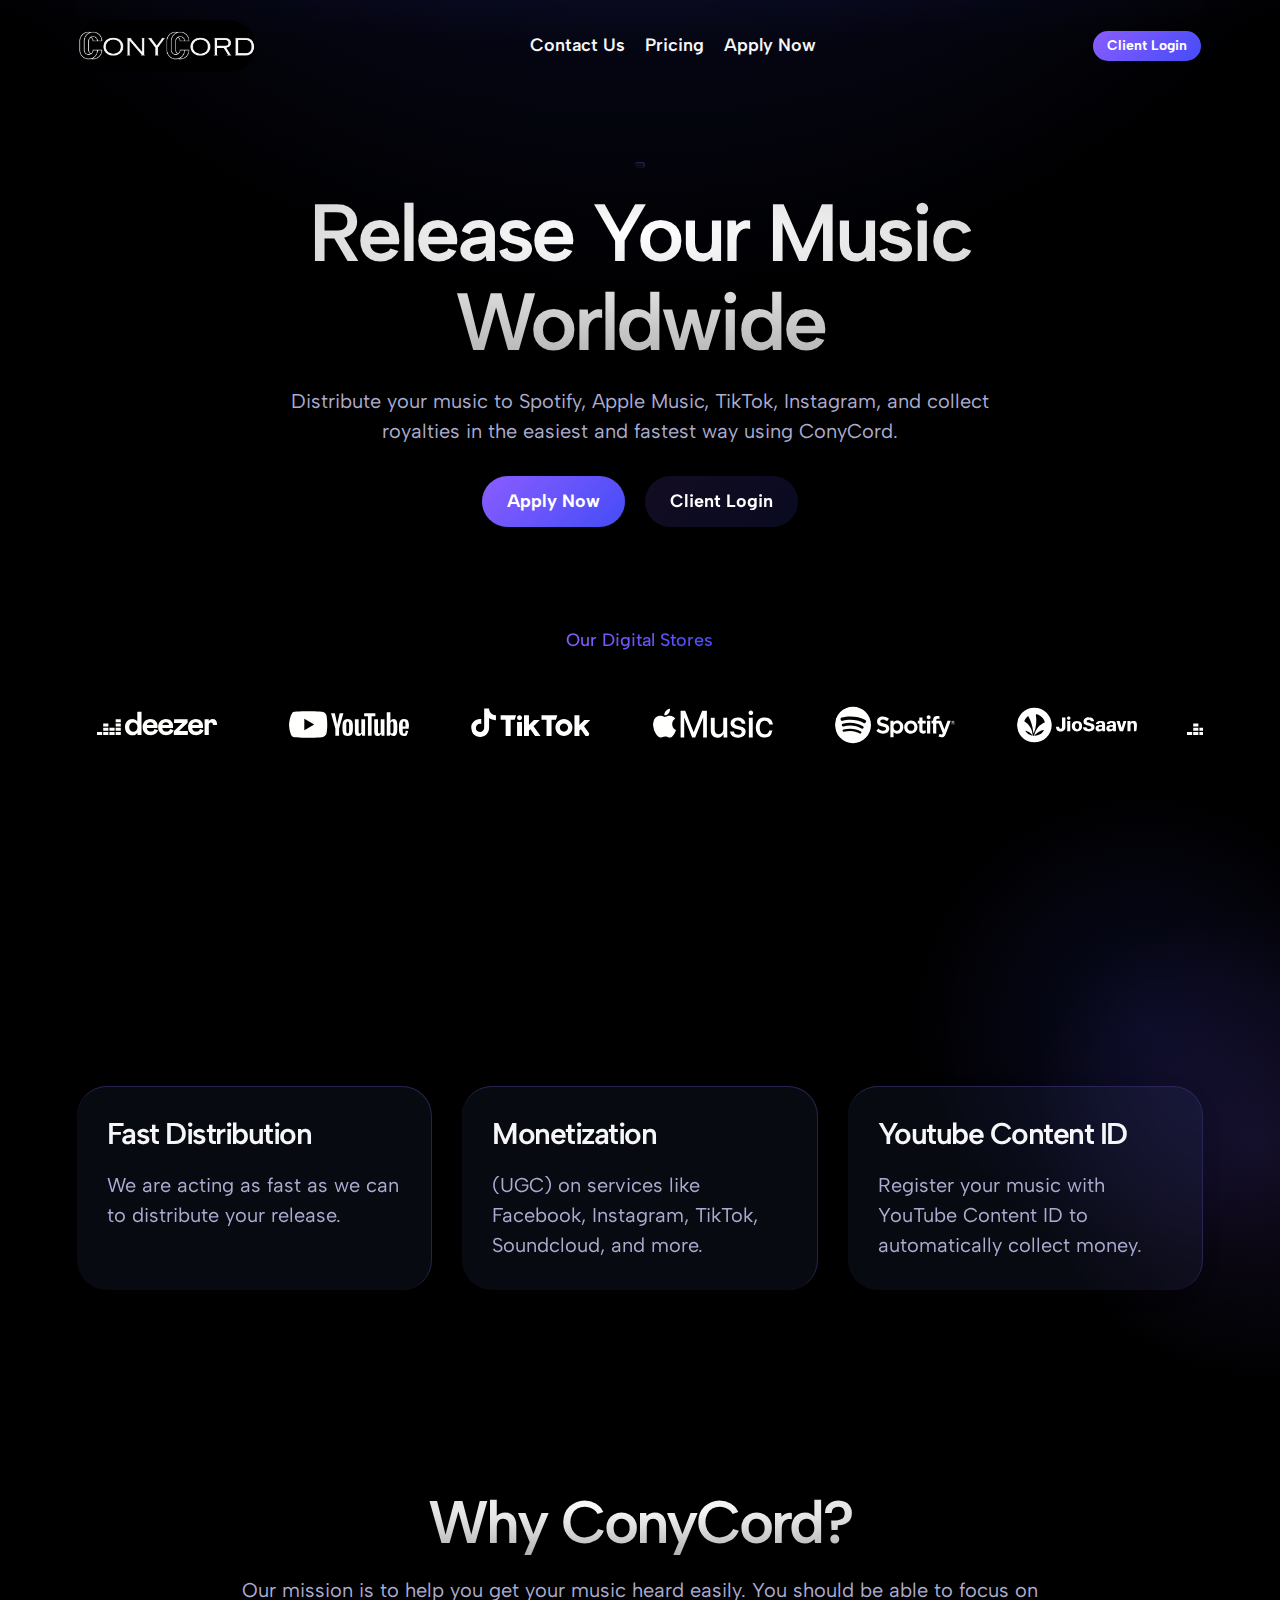
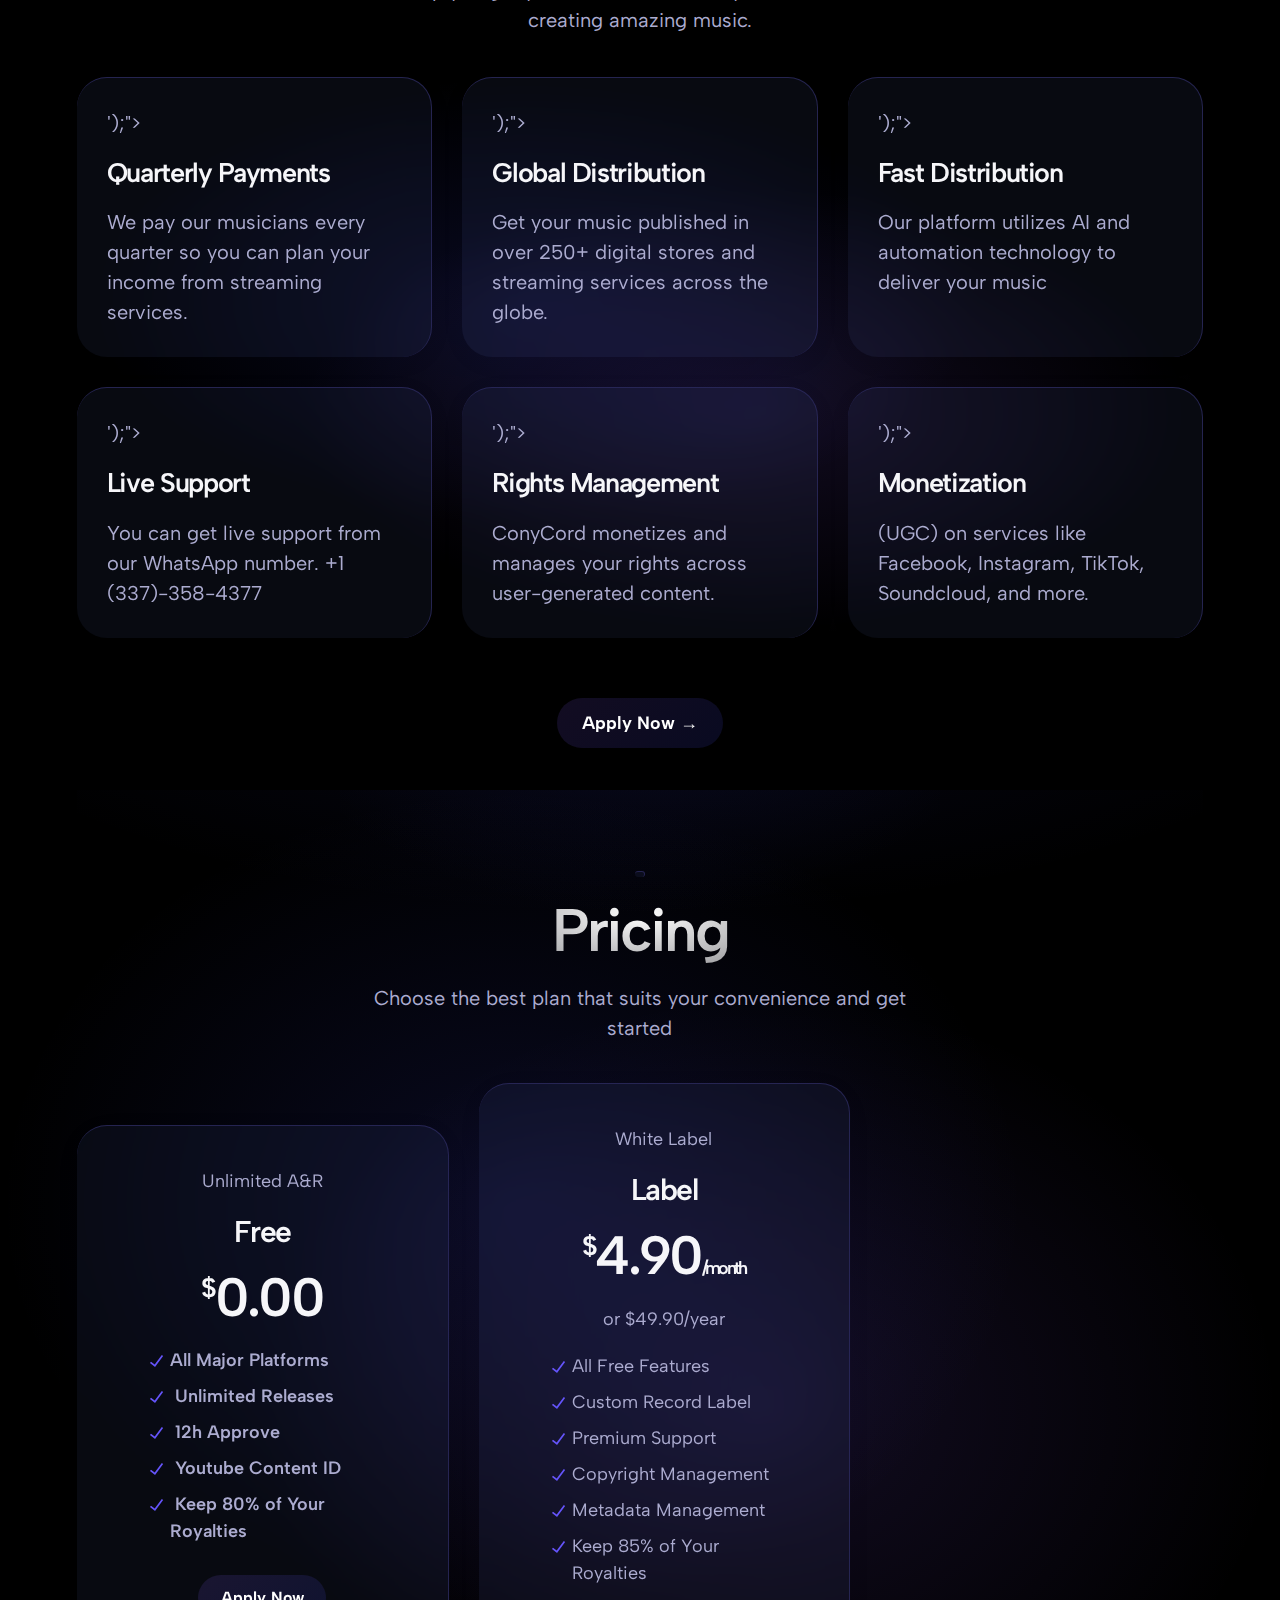
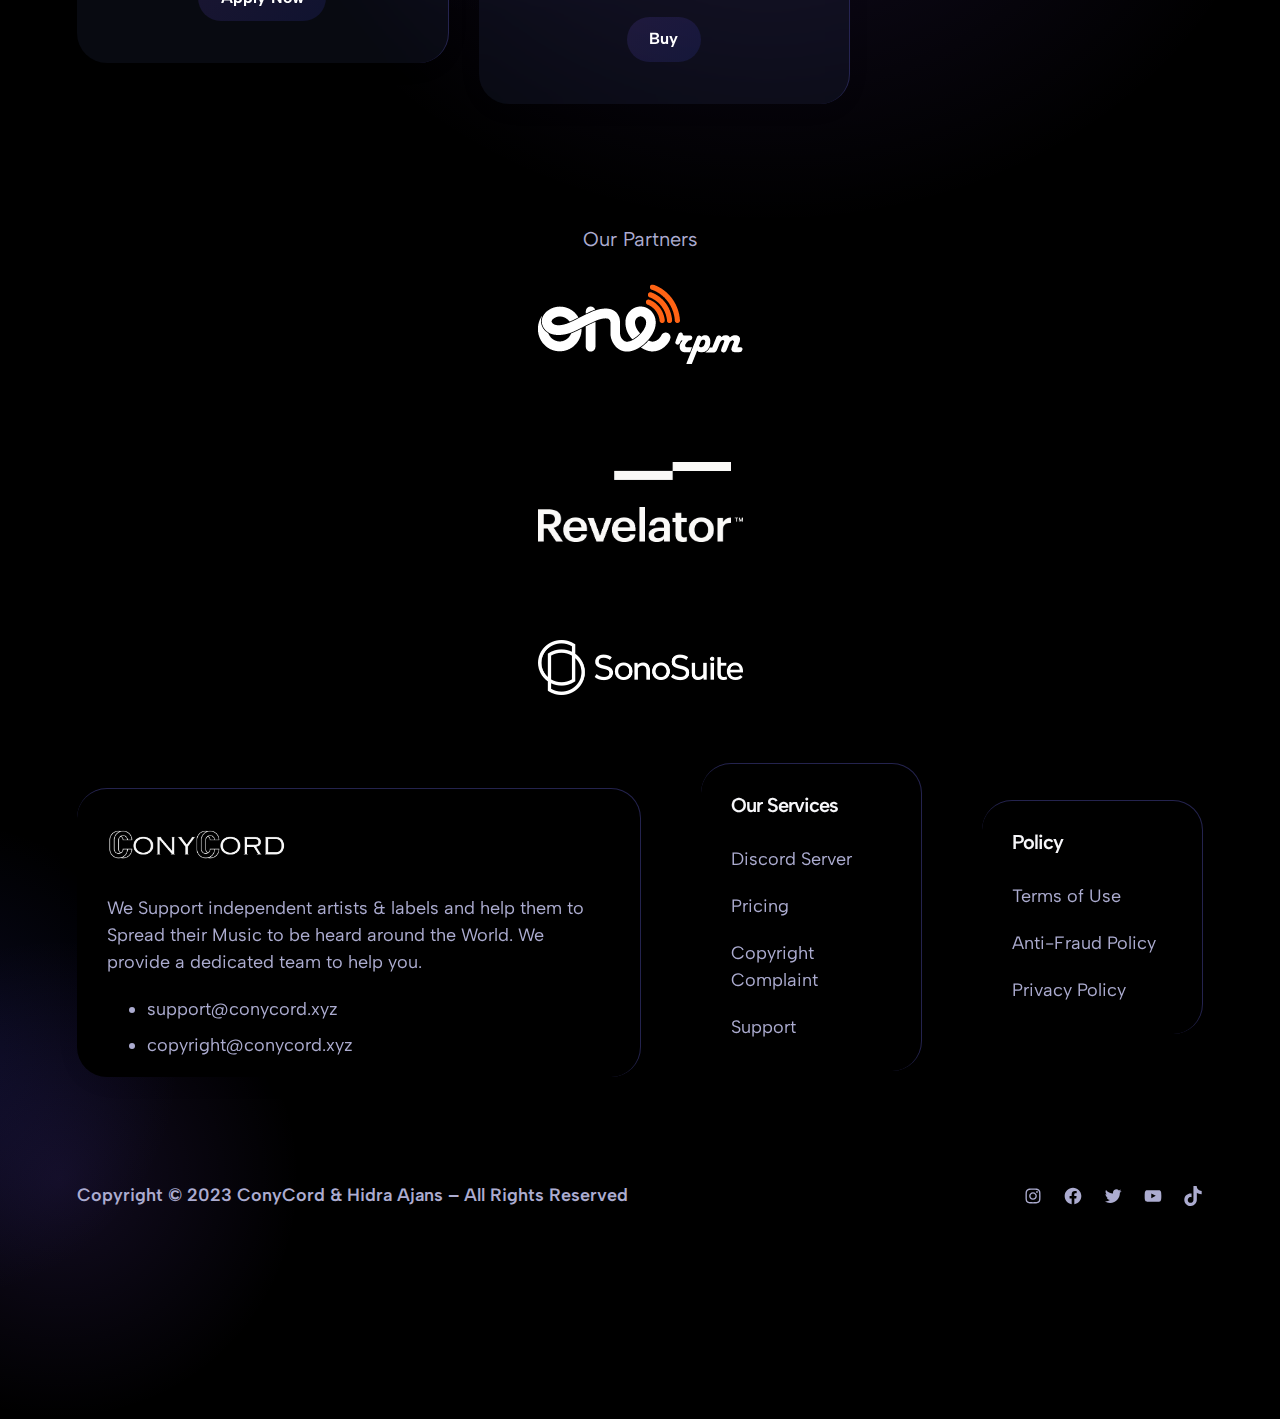
==== index.html @ 981a41f3 "Update index.html" ====
<!DOCTYPE html><html dir="ltr" lang="en-US" prefix="og: https://ogp.me/ns#"><head>
	
	<meta charset="UTF-8">
	<meta name="viewport" content="width=device-width, initial-scale=1">

	<!-- Yandex.RTB -->
<script>window.yaContextCb=window.yaContextCb||[]</script>
<script src="https://yandex.ru/ads/system/context.js" async></script>

		<!-- All in One SEO 4.4.9.2 - aioseo.com -->
		<title>ConyCord</title>
		<meta name="description" content="ConyCord Music Distribution">
		<meta name="robots" content="max-image-preview:large">
		<link rel="canonical" href="https://conycord.xyz/">
		<meta name="generator" content="All in One SEO (AIOSEO) 4.4.9.2">
		<meta property="og:locale" content="en_US">
		<meta property="og:site_name" content="ConyCord">
		<meta property="og:type" content="website">
		<meta property="og:title" content="ConyCord Independent Record Label & Music Distribution">
		<meta property="og:description" content="ConyCord Free Music Distribution">
		<meta property="og:url" content="https://conycord.xyz/">
		<meta property="og:image" content="images/new-distro-logo-dark.svg">
		<meta property="og:image:secure_url" content="images/new-distro-logo-dark.svg">
		<meta name="twitter:card" content="summary">
		<meta name="twitter:site" content="@conycord">
		<meta name="twitter:title" content="ConyCord">
		<meta name="twitter:description" content="ConyCord">
		<meta name="twitter:image" content="images/new-distro-logo-dark.svg">

		<!-- All in One SEO -->


<style>
img.wp-smiley,
img.emoji {
	display: inline !important;
	border: none !important;
	box-shadow: none !important;
	height: 1em !important;
	width: 1em !important;
	margin: 0 0.07em !important;
	vertical-align: -0.1em !important;
	background: none !important;
	padding: 0 !important;
}
::selection {
    background-color: yellow; /* Metin seçildiğinde arka plan rengi mavi olacak */
    color: black; /* Metin seçildiğinde yazı rengi beyaz olacak */
}

</style>
	<style id="wp-block-image-inline-css">
.wp-block-image img{box-sizing:border-box;height:auto;max-width:100%;vertical-align:bottom}.wp-block-image[style*=border-radius] img,.wp-block-image[style*=border-radius]>a{border-radius:inherit}.wp-block-image.has-custom-border img{box-sizing:border-box}.wp-block-image.aligncenter{text-align:center}.wp-block-image.alignfull img,.wp-block-image.alignwide img{height:auto;width:100%}.wp-block-image .aligncenter,.wp-block-image .alignleft,.wp-block-image .alignright,.wp-block-image.aligncenter,.wp-block-image.alignleft,.wp-block-image.alignright{display:table}.wp-block-image .aligncenter>figcaption,.wp-block-image .alignleft>figcaption,.wp-block-image .alignright>figcaption,.wp-block-image.aligncenter>figcaption,.wp-block-image.alignleft>figcaption,.wp-block-image.alignright>figcaption{caption-side:bottom;display:table-caption}.wp-block-image .alignleft{float:left;margin:.5em 1em .5em 0}.wp-block-image .alignright{float:right;margin:.5em 0 .5em 1em}.wp-block-image .aligncenter{margin-left:auto;margin-right:auto}.wp-block-image figcaption{margin-bottom:1em;margin-top:.5em}.wp-block-image .is-style-rounded img,.wp-block-image.is-style-circle-mask img,.wp-block-image.is-style-rounded img{border-radius:9999px}@supports ((-webkit-mask-image:none) or (mask-image:none)) or (-webkit-mask-image:none){.wp-block-image.is-style-circle-mask img{border-radius:0;-webkit-mask-image:url('data:image/svg+xml;utf8,<svg viewBox="0 0 100 100" xmlns="http://www.w3.org/2000/svg"><circle cx="50" cy="50" r="50"/></svg>');mask-image:url('data:image/svg+xml;utf8,<svg viewBox="0 0 100 100" xmlns="http://www.w3.org/2000/svg"><circle cx="50" cy="50" r="50"/></svg>');mask-mode:alpha;-webkit-mask-position:center;mask-position:center;-webkit-mask-repeat:no-repeat;mask-repeat:no-repeat;-webkit-mask-size:contain;mask-size:contain}}.wp-block-image :where(.has-border-color){border-style:solid}.wp-block-image :where([style*=border-top-color]){border-top-style:solid}.wp-block-image :where([style*=border-right-color]){border-right-style:solid}.wp-block-image :where([style*=border-bottom-color]){border-bottom-style:solid}.wp-block-image :where([style*=border-left-color]){border-left-style:solid}.wp-block-image :where([style*=border-width]){border-style:solid}.wp-block-image :where([style*=border-top-width]){border-top-style:solid}.wp-block-image :where([style*=border-right-width]){border-right-style:solid}.wp-block-image :where([style*=border-bottom-width]){border-bottom-style:solid}.wp-block-image :where([style*=border-left-width]){border-left-style:solid}.wp-block-image figure{margin:0}.wp-lightbox-container .img-container{position:relative}.wp-lightbox-container button{background:none;border:none;cursor:zoom-in;height:100%;position:absolute;width:100%;z-index:100}.wp-lightbox-container button:focus-visible{outline:5px auto #212121;outline:5px auto -webkit-focus-ring-color;outline-offset:5px}.wp-lightbox-overlay{height:100vh;left:0;overflow:hidden;position:fixed;top:0;visibility:hidden;width:100vw;z-index:100000}.wp-lightbox-overlay .close-button{cursor:pointer;padding:0;position:absolute;right:12.5px;top:12.5px;z-index:5000000}.wp-lightbox-overlay .wp-block-image{align-items:center;box-sizing:border-box;display:flex;flex-direction:column;height:100%;justify-content:center;position:absolute;width:100%;z-index:3000000}.wp-lightbox-overlay .wp-block-image figcaption{display:none}.wp-lightbox-overlay .wp-block-image img{max-height:100%;max-width:100%;width:auto}.wp-lightbox-overlay button{background:none;border:none}.wp-lightbox-overlay .scrim{background-color:#fff;height:100%;opacity:.9;position:absolute;width:100%;z-index:2000000}.wp-lightbox-overlay.fade.active{animation:turn-on-visibility .25s both;visibility:visible}.wp-lightbox-overlay.fade.active img{animation:turn-on-visibility .3s both}.wp-lightbox-overlay.fade.hideanimationenabled:not(.active){animation:turn-off-visibility .3s both}.wp-lightbox-overlay.fade.hideanimationenabled:not(.active) img{animation:turn-off-visibility .25s both}.wp-lightbox-overlay.zoom img{height:var(--lightbox-image-max-height);position:absolute;transform-origin:top left;width:var(--lightbox-image-max-width)}.wp-lightbox-overlay.zoom.active{opacity:1;visibility:visible}.wp-lightbox-overlay.zoom.active .wp-block-image img{animation:lightbox-zoom-in .4s forwards}@media (prefers-reduced-motion){.wp-lightbox-overlay.zoom.active .wp-block-image img{animation:turn-on-visibility .4s both}}.wp-lightbox-overlay.zoom.active .scrim{animation:turn-on-visibility .4s forwards}.wp-lightbox-overlay.zoom.hideanimationenabled:not(.active) .wp-block-image img{animation:lightbox-zoom-out .4s forwards}@media (prefers-reduced-motion){.wp-lightbox-overlay.zoom.hideanimationenabled:not(.active) .wp-block-image img{animation:turn-off-visibility .4s both}}.wp-lightbox-overlay.zoom.hideanimationenabled:not(.active) .scrim{animation:turn-off-visibility .4s forwards}html.has-lightbox-open{overflow:hidden}@keyframes turn-on-visibility{0%{opacity:0}to{opacity:1}}@keyframes turn-off-visibility{0%{opacity:1;visibility:visible}99%{opacity:0;visibility:visible}to{opacity:0;visibility:hidden}}@keyframes lightbox-zoom-in{0%{left:var(--lightbox-initial-left-position);top:var(--lightbox-initial-top-position);transform:scale(var(--lightbox-scale-width),var(--lightbox-scale-height))}to{left:var(--lightbox-target-left-position);top:var(--lightbox-target-top-position);transform:scale(1)}}@keyframes lightbox-zoom-out{0%{left:var(--lightbox-target-left-position);top:var(--lightbox-target-top-position);transform:scale(1);visibility:visible}99%{visibility:visible}to{left:var(--lightbox-initial-left-position);top:var(--lightbox-initial-top-position);transform:scale(var(--lightbox-scale-width),var(--lightbox-scale-height))}}
.wp-block-image{margin-top: 0;margin-right: 0;margin-bottom: 0;margin-left: 0;padding-top: 0;padding-right: 0;padding-bottom: 0;padding-left: 0;}.wp-block-image img, .wp-block-image .wp-block-image__crop-area, .wp-block-image .components-placeholder{border-radius: var(--wp--custom--border--radius, inherit);}
.wp-block-image{display:flex;flex-wrap:wrap}.wp-block-image:not(.is-placeholder){border:0 !important}.wp-block-image:not(.is-style-icon)>div{max-width:100% !important}.wp-block-image svg{max-width:100%}.wp-block-image:not(.is-placeholder) svg:not(.components-placeholder__illustration){height:auto}.wp-block-image a{display:inherit}figure.wp-block-image{text-align:center}figure.wp-block-image.aligncenter{display:block}figure.wp-block-image img{display:block;height:auto;max-width:100%;margin-left:auto;margin-right:auto}
</style>
<style id="wp-block-group-inline-css">
.wp-block-group{box-sizing:border-box}
.wp-block-group{margin-top: 0px;margin-bottom: 0px;}
.wp-block-column>.wp-block-group{max-width:100% !important}:where(.wp-block-group.has-background){padding:0}
</style>
<style id="wp-block-navigation-link-inline-css">
.wp-block-navigation .wp-block-navigation-item__label{overflow-wrap:break-word;word-break:normal}.wp-block-navigation .wp-block-navigation-item__description{display:none}
</style>
<link rel="stylesheet" id="wp-block-navigation-css" href="css/style.min.css" media="all">
<style id="wp-block-navigation-inline-css">
.wp-block-navigation-is-layout-flow > :first-child:first-child{margin-block-start: 0;}.wp-block-navigation-is-layout-flow > :last-child:last-child{margin-block-end: 0;}.wp-block-navigation-is-layout-flow > *{margin-block-start: 1em;margin-block-end: 0;}.wp-block-navigation-is-layout-constrained > :first-child:first-child{margin-block-start: 0;}.wp-block-navigation-is-layout-constrained > :last-child:last-child{margin-block-end: 0;}.wp-block-navigation-is-layout-constrained > *{margin-block-start: 1em;margin-block-end: 0;}.wp-block-navigation-is-layout-flex{gap: 1em;}.wp-block-navigation-is-layout-grid{gap: 1em;}
.wp-block-navigation a:where(:not(.wp-element-button)){color: inherit;}
.wp-block-navigation a{text-decoration:inherit}@media (max-width: 782px){.wp-block-navigation{font-size:1em}}.wp-block-navigation .wp-block-navigation-item:not(.has-background){background:transparent}.wp-block-navigation .wp-block-navigation-item__content{display:flex;padding:0}.wp-block-navigation .wp-block-navigation-item__content.wp-block-navigation-submenu__toggle{padding-left:0;padding-right:0}.wp-block-navigation .wp-block-pages-list__item{width:auto}.wp-block-navigation:not(.is-responsive){margin:auto}.wp-block-navigation__responsive-container-close,.wp-block-navigation__responsive-container-open{background:transparent !important;color:currentcolor !important}.wp-block-navigation__responsive-container-close svg,.wp-block-navigation__responsive-container-open svg{width:30px;height:30px}.wp-block-navigation__responsive-container.is-menu-open{padding:var(--wp--preset--spacing--md);min-height:100vh}.wp-block-navigation:not(.has-background) .wp-block-navigation__responsive-container.is-menu-open{background:var(--wp--custom--body--background, #fff);color:currentcolor}.has-modal-open .admin-bar .wp-block-navigation__responsive-dialog{margin-top:46px}.wp-block-navigation:not(.is-vertical) .wp-block-navigation-item{margin-bottom:0}@media (max-width: 782px){.wp-block-navigation:not(.is-vertical) .wp-block-navigation-item:not(.has-child){margin-bottom:var(--wp--style--block-gap, 1em)}}.wp-block-navigation.is-vertical .wp-block-navigation__submenu-icon{display:none}.wp-block-navigation.is-vertical .wp-block-navigation-item{padding:0;flex-wrap:wrap;margin-bottom:var(--wp--style--block-gap, 1em)}.wp-block-navigation.is-vertical .has-child{margin-bottom:0}.wp-block-navigation.is-vertical .has-child .wp-block-navigation__submenu-container{position:relative;height:auto;opacity:1;visibility:visible;width:100%;background-color:transparent !important;left:auto;top:auto;padding:0}.wp-block-navigation.is-vertical .has-child>.wp-block-pages-list__item__link{margin-bottom:var(--wp--style--block-gap, 1em)}.wp-block-navigation__responsive-container .wp-block-navigation-link a:hover,.wp-block-navigation__responsive-container .wp-block-navigation-link a:focus{color:var(--wp--preset--color--primary)}:where(.wp-block-navigation.has-background .wp-block-navigation-item a:not(.wp-element-button)),.wp-block-navigation ul.has-background{padding:0}@media (max-width: 782px){.wp-block-navigation .wp-block-navigation-item.has-child{padding-bottom:0}.wp-block-navigation__submenu-container{gap:var(--wp--custom--submenu--gap);padding:calc(var(--wp--style--block-gap, 1em) / 2) 0 0}.wp-block-navigation__responsive-container .wp-block-navigation__submenu-container{padding-left:0 !important;padding-right:0 !important}}@media (min-width: 600px){.wp-block-navigation__responsive-container-open:not(.always-shown){display:flex}.wp-block-navigation__responsive-container:not(.hidden-by-default):not(.is-menu-open) .wp-block-navigation__responsive-container-close{display:flex}.wp-block-navigation__responsive-container:not(.hidden-by-default):not(.is-menu-open){display:none;width:initial;position:initial;z-index:auto;background-color:inherit}}@media (min-width: 782px){ul.wp-block-navigation__container>li,ul.wp-block-page-list>li{padding:calc(var(--wp--style--block-gap, 1em) / 2) 0}.is-vertical ul li{padding:0}.wp-block-navigation__responsive-container-open:not(.always-shown){display:none !important}.wp-block-navigation__responsive-container:not(.hidden-by-default):not(.is-menu-open) .wp-block-navigation__responsive-container-close{display:none}.wp-block-navigation__responsive-container:not(.hidden-by-default):not(.is-menu-open){display:block;width:100%;position:relative;z-index:auto;background-color:inherit}.wp-block-navigation-item__label{white-space:nowrap !important}.wp-block-navigation__submenu-container .wp-block-navigation-item__label{white-space:pre-wrap !important}.wp-block-navigation__submenu-container::before{content:"";position:absolute;backdrop-filter:var(--wp--custom--surface--backdrop-filter, none);inset:0 !important;width:100% !important;background:var(--wp--custom--surface-overlay--background, transparent);opacity:1;border-radius:inherit;pointer-events:none}}.wp-block-navigation__submenu-container{border:none;border-radius:var(--wp--custom--submenu--border-radius, var(--wp--custom--border--radius));gap:var(--wp--custom--submenu--gap)}.wp-block-navigation__submenu-container .wp-block-navigation-item{padding:0.5em 1em}.wp-block-navigation__submenu-container .wp-block-navigation-item:first-of-type{padding-top:1em;border-top-left-radius:inherit;border-top-right-radius:inherit}.wp-block-navigation__submenu-container .wp-block-navigation-item:last-of-type{padding-bottom:1em;border-bottom-left-radius:inherit;border-bottom-right-radius:inherit}.wp-block-navigation__submenu-icon{background:transparent !important}.wp-block-navigation .wp-block-navigation-item__content.wp-block-navigation-submenu__toggle{padding-right:.75em}.wp-block-navigation-submenu__toggle{font-weight:inherit}.wp-block-navigation:not(.has-background) .wp-block-navigation__submenu-container{border:0;background:transparent;color:inherit}@media (max-width: 782px){.open-on-click{margin-bottom:var(--wp--style--block-gap, 1em) !important}.open-on-click .wp-block-navigation-submenu__toggle .wp-block-navigation__submenu-icon{display:flex !important;width:2em}.open-on-click .wp-block-navigation-submenu__toggle ~ .wp-block-navigation__submenu-container{display:none !important}.open-on-click .wp-block-navigation-submenu__toggle[aria-expanded="true"] ~ .wp-block-navigation__submenu-container{display:flex !important}}
</style>
<style id="wp-block-button-inline-css">
.wp-block-button__link{box-sizing:border-box;cursor:pointer;display:inline-block;text-align:center;word-break:break-word}.wp-block-button__link.aligncenter{text-align:center}.wp-block-button__link.alignright{text-align:right}:where(.wp-block-button__link){border-radius:9999px;box-shadow:none;padding:calc(.667em + 2px) calc(1.333em + 2px);text-decoration:none}.wp-block-button[style*=text-decoration] .wp-block-button__link{text-decoration:inherit}.wp-block-buttons>.wp-block-button.has-custom-width{max-width:none}.wp-block-buttons>.wp-block-button.has-custom-width .wp-block-button__link{width:100%}.wp-block-buttons>.wp-block-button.has-custom-font-size .wp-block-button__link{font-size:inherit}.wp-block-buttons>.wp-block-button.wp-block-button__width-25{width:calc(25% - var(--wp--style--block-gap, .5em)*.75)}.wp-block-buttons>.wp-block-button.wp-block-button__width-50{width:calc(50% - var(--wp--style--block-gap, .5em)*.5)}.wp-block-buttons>.wp-block-button.wp-block-button__width-75{width:calc(75% - var(--wp--style--block-gap, .5em)*.25)}.wp-block-buttons>.wp-block-button.wp-block-button__width-100{flex-basis:100%;width:100%}.wp-block-buttons.is-vertical>.wp-block-button.wp-block-button__width-25{width:25%}.wp-block-buttons.is-vertical>.wp-block-button.wp-block-button__width-50{width:50%}.wp-block-buttons.is-vertical>.wp-block-button.wp-block-button__width-75{width:75%}.wp-block-button.is-style-squared,.wp-block-button__link.wp-block-button.is-style-squared{border-radius:0}.wp-block-button.no-border-radius,.wp-block-button__link.no-border-radius{border-radius:0!important}.wp-block-button .wp-block-button__link.is-style-outline,.wp-block-button.is-style-outline>.wp-block-button__link{border:2px solid;padding:.667em 1.333em}.wp-block-button .wp-block-button__link.is-style-outline:not(.has-text-color),.wp-block-button.is-style-outline>.wp-block-button__link:not(.has-text-color){color:currentColor}.wp-block-button .wp-block-button__link.is-style-outline:not(.has-background),.wp-block-button.is-style-outline>.wp-block-button__link:not(.has-background){background-color:transparent;background-image:none}.wp-block-button .wp-block-button__link:where(.has-border-color){border-width:initial}.wp-block-button .wp-block-button__link:where([style*=border-top-color]){border-top-width:medium}.wp-block-button .wp-block-button__link:where([style*=border-right-color]){border-right-width:medium}.wp-block-button .wp-block-button__link:where([style*=border-bottom-color]){border-bottom-width:medium}.wp-block-button .wp-block-button__link:where([style*=border-left-color]){border-left-width:medium}.wp-block-button .wp-block-button__link:where([style*=border-style]){border-width:initial}.wp-block-button .wp-block-button__link:where([style*=border-top-style]){border-top-width:medium}.wp-block-button .wp-block-button__link:where([style*=border-right-style]){border-right-width:medium}.wp-block-button .wp-block-button__link:where([style*=border-bottom-style]){border-bottom-width:medium}.wp-block-button .wp-block-button__link:where([style*=border-left-style]){border-left-width:medium}
.wp-block-button{transition:var(--wp--custom--transition);line-height:1;border-style:none}.wp-block-button:active,.wp-block-button:hover,.wp-block-button:focus{opacity:var(--wp--custom--button--hover-opacity, 0.82)}.wp-block-button__link{display:inline-flex}
</style>
<style id="wp-block-buttons-inline-css">
.wp-block-buttons.is-vertical{flex-direction:column}.wp-block-buttons.is-vertical>.wp-block-button:last-child{margin-bottom:0}.wp-block-buttons>.wp-block-button{display:inline-block;margin:0}.wp-block-buttons.is-content-justification-left{justify-content:flex-start}.wp-block-buttons.is-content-justification-left.is-vertical{align-items:flex-start}.wp-block-buttons.is-content-justification-center{justify-content:center}.wp-block-buttons.is-content-justification-center.is-vertical{align-items:center}.wp-block-buttons.is-content-justification-right{justify-content:flex-end}.wp-block-buttons.is-content-justification-right.is-vertical{align-items:flex-end}.wp-block-buttons.is-content-justification-space-between{justify-content:space-between}.wp-block-buttons.aligncenter{text-align:center}.wp-block-buttons:not(.is-content-justification-space-between,.is-content-justification-right,.is-content-justification-left,.is-content-justification-center) .wp-block-button.aligncenter{margin-left:auto;margin-right:auto;width:100%}.wp-block-buttons[style*=text-decoration] .wp-block-button,.wp-block-buttons[style*=text-decoration] .wp-block-button__link{text-decoration:inherit}.wp-block-buttons.has-custom-font-size .wp-block-button__link{font-size:inherit}.wp-block-button.aligncenter{text-align:center}
.wp-block-buttons-is-layout-flow > :first-child:first-child{margin-block-start: 0;}.wp-block-buttons-is-layout-flow > :last-child:last-child{margin-block-end: 0;}.wp-block-buttons-is-layout-flow > *{margin-block-start: var(--wp--preset--spacing--xs);margin-block-end: 0;}.wp-block-buttons-is-layout-constrained > :first-child:first-child{margin-block-start: 0;}.wp-block-buttons-is-layout-constrained > :last-child:last-child{margin-block-end: 0;}.wp-block-buttons-is-layout-constrained > *{margin-block-start: var(--wp--preset--spacing--xs);margin-block-end: 0;}.wp-block-buttons-is-layout-flex{gap: var(--wp--preset--spacing--xs);}.wp-block-buttons-is-layout-grid{gap: var(--wp--preset--spacing--xs);}
</style>
<style id="wp-block-template-part-inline-css">
.wp-block-template-part{margin-top: 0;margin-right: 0;margin-bottom: 0;margin-left: 0;}
.wp-block-template-part{width:100%}header.wp-block-template-part{z-index:3}footer.wp-block-template-part{display:flex;flex-wrap:wrap;align-items:flex-end;justify-content:center}footer.wp-block-template-part>*{width:100%}@media (min-width: 600px){.wp-block-post-template.is-flex-container.is-flex-container.columns-2>li{width:calc(50% - (var(--wp--custom--spacing--gap) * 0.5))}}
</style>
<style id="wp-block-paragraph-inline-css">
.is-small-text{font-size:.875em}.is-regular-text{font-size:1em}.is-large-text{font-size:2.25em}.is-larger-text{font-size:3em}.has-drop-cap:not(:focus):first-letter{float:left;font-size:8.4em;font-style:normal;font-weight:100;line-height:.68;margin:.05em .1em 0 0;text-transform:uppercase}body.rtl .has-drop-cap:not(:focus):first-letter{float:none;margin-left:.1em}p.has-drop-cap.has-background{overflow:hidden}p.has-background{padding:1.25em 2.375em}:where(p.has-text-color:not(.has-link-color)) a{color:inherit}
</style>
<style id="wp-block-heading-inline-css">
h1.has-background,h2.has-background,h3.has-background,h4.has-background,h5.has-background,h6.has-background{padding:1.25em 2.375em}
.wp-block-heading{word-break:break-word}.wp-block-heading[class*="-gradient-background"]:not(.has-text-color),.wp-block-heading[style*="-gradient("]:not(.has-text-color){-webkit-background-clip:text !important;-webkit-text-fill-color:transparent;-webkit-box-decoration-break:clone;box-decoration-break:clone;color:inherit;padding:0}
</style>
<style id="wp-block-video-inline-css">
.wp-block-video{box-sizing:border-box}.wp-block-video video{width:100%}@supports (position:sticky){.wp-block-video [poster]{object-fit:cover}}.wp-block-video.aligncenter{text-align:center}.wp-block-video figcaption{margin-bottom:1em;margin-top:.5em}
.wp-block-video{background-color: var(--wp--preset--color--surface);border-radius: var(--wp--custom--border--radius);box-shadow: 0px 10px 20px 0px var(--wp--preset--color--outline),-50px 0px 200px 0px var(--wp--preset--color--primary-light), 50px 0px 200px 0px var(--wp--preset--color--secondary-light);}
.wp-block-video video{display:block;border-radius:inherit;height:auto !important}.wp-block-video figcaption{margin:0}div.mejs-container{border-radius:inherit;background:transparent;overflow:hidden}div.mejs-container *{color:inherit}div.mejs-controls{opacity:0;transition:opacity 0.1s ease;background:var(--wp--custom--video--background)}.mejs-container:hover div.mejs-controls{opacity:1}div.mejs-overlay-button{background:var(--wp--custom--video-button--background, currentcolor);color:inherit;width:3.333em;-webkit-mask-image:url('data:image/svg+xml;utf8,<svg xmlns="http://www.w3.org/2000/svg" xml:space="preserve" viewBox="0 0 103 72" fill="currentColor"><path d="M101.2 15.8s-1-7-4-10c-3.8-4-8.1-4-10.1-4.3C73 .5 51.8.5 51.8.5s-21.2 0-35.3 1c-2 .2-6.3.3-10.1 4.3-3 3.1-4 10-4 10-.6 5.4-1 10.9-1 16.3v7.7c0 5.5.4 10.9 1 16.3 0 0 1 6.9 4 10 3.8 4 8.9 3.9 11.1 4.3 8.1.8 34.3 1 34.3 1s21.2 0 35.3-1.1c2-.2 6.3-.3 10.1-4.3 3-3.1 4-10 4-10 .6-5.4 1-10.9 1-16.3V32c0-5.4-.4-10.8-1-16.2zM41.4 49V20.7l27.2 14.2L41.4 49z"/></svg>');-webkit-mask-position:center;-webkit-mask-repeat:no-repeat}div.mejs-button>button{background:currentcolor !important;color:inherit !important;font-size:0 !important;width:20px !important;-webkit-mask-repeat:no-repeat;-webkit-mask-image:url("data:image/svg+xml,%3Csvg xmlns='http://www.w3.org/2000/svg' width='400' height='120' viewBox='0 0 400 120'%3E%3Cstyle%3E.st0%7Bfill:%23FFFFFF;width:16px;height:16px%7D .st1%7Bfill:none;stroke:%23FFFFFF;stroke-width:1.5;stroke-linecap:round;%7D .st2%7Bfill:none;stroke:%23FFFFFF;stroke-width:2;stroke-linecap:round;%7D .st3%7Bfill:none;stroke:%23FFFFFF;%7D .st4%7Bfill:%23231F20;%7D .st5%7Bopacity:0.75;fill:none;stroke:%23FFFFFF;stroke-width:5;enable-background:new;%7D .st6%7Bfill:none;stroke:%23FFFFFF;stroke-width:5;%7D .st7%7Bopacity:0.4;fill:%23FFFFFF;enable-background:new;%7D .st8%7Bopacity:0.6;fill:%23FFFFFF;enable-background:new;%7D .st9%7Bopacity:0.8;fill:%23FFFFFF;enable-background:new;%7D .st10%7Bopacity:0.9;fill:%23FFFFFF;enable-background:new;%7D .st11%7Bopacity:0.3;fill:%23FFFFFF;enable-background:new;%7D .st12%7Bopacity:0.5;fill:%23FFFFFF;enable-background:new;%7D .st13%7Bopacity:0.7;fill:%23FFFFFF;enable-background:new;%7D%3C/style%3E%3Cpath class='st0' d='M16.5 8.5c.3.1.4.5.2.8-.1.1-.1.2-.2.2l-11.4 7c-.5.3-.8.1-.8-.5V2c0-.5.4-.8.8-.5l11.4 7z'/%3E%3Cpath class='st0' d='M24 1h2.2c.6 0 1 .4 1 1v14c0 .6-.4 1-1 1H24c-.6 0-1-.4-1-1V2c0-.5.4-1 1-1zm9.8 0H36c.6 0 1 .4 1 1v14c0 .6-.4 1-1 1h-2.2c-.6 0-1-.4-1-1V2c0-.5.4-1 1-1z'/%3E%3Cpath class='st0' d='M81 1.4c0-.6.4-1 1-1h5.4c.6 0 .7.3.3.7l-6 6c-.4.4-.7.3-.7-.3V1.4zm0 15.8c0 .6.4 1 1 1h5.4c.6 0 .7-.3.3-.7l-6-6c-.4-.4-.7-.3-.7.3v5.4zM98.8 1.4c0-.6-.4-1-1-1h-5.4c-.6 0-.7.3-.3.7l6 6c.4.4.7.3.7-.3V1.4zm0 15.8c0 .6-.4 1-1 1h-5.4c-.6 0-.7-.3-.3-.7l6-6c.4-.4.7-.3.7.3v5.4z'/%3E%3Cpath class='st0' d='M112.7 5c0 .6.4 1 1 1h4.1c.6 0 .7-.3.3-.7L113.4.6c-.4-.4-.7-.3-.7.3V5zm-7.1 1c.6 0 1-.4 1-1V.9c0-.6-.3-.7-.7-.3l-4.7 4.7c-.4.4-.3.7.3.7h4.1zm1 7.1c0-.6-.4-1-1-1h-4.1c-.6 0-.7.3-.3.7l4.7 4.7c.4.4.7.3.7-.3v-4.1zm7.1-1c-.6 0-1 .4-1 1v4.1c0 .5.3.7.7.3l4.7-4.7c.4-.4.3-.7-.3-.7h-4.1z'/%3E%3Cpath class='st0' d='M67 5.8c-.5.4-1.2.6-1.8.6H62c-.6 0-1 .4-1 1v5.7c0 .6.4 1 1 1h4.2c.3.2.5.4.8.6l3.5 2.6c.4.3.8.1.8-.4V3.5c0-.5-.4-.7-.8-.4L67 5.8z'/%3E%3Cpath class='st1' d='M73.9 2.5s3.9-.8 3.9 7.7-3.9 7.8-3.9 7.8'/%3E%3Cpath class='st1' d='M72.6 6.4s2.6-.4 2.6 3.8-2.6 3.9-2.6 3.9'/%3E%3Cpath class='st0' d='M47 5.8c-.5.4-1.2.6-1.8.6H42c-.6 0-1 .4-1 1v5.7c0 .6.4 1 1 1h4.2c.3.2.5.4.8.6l3.5 2.6c.4.3.8.1.8-.4V3.5c0-.5-.4-.7-.8-.4L47 5.8z'/%3E%3Cpath class='st2' d='M52.8 7l5.4 5.4m-5.4 0L58.2 7'/%3E%3Cpath class='st3' d='M128.7 8.6c-6.2-4.2-6.5 7.8 0 3.9m6.5-3.9c-6.2-4.2-6.5 7.8 0 3.9'/%3E%3Cpath class='st0' d='M122.2 3.4h15.7v13.1h-15.7V3.4zM120.8 2v15.7h18.3V2h-18.3z'/%3E%3Cpath class='st0' d='M143.2 3h14c1.1 0 2 .9 2 2v10c0 1.1-.9 2-2 2h-14c-1.1 0-2-.9-2-2V5c0-1.1.9-2 2-2z'/%3E%3Cpath class='st4' d='M146.4 13.8c-.8 0-1.6-.4-2.1-1-1.1-1.4-1-3.4.1-4.8.5-.6 2-1.7 4.6.2l-.6.8c-1.4-1-2.6-1.1-3.3-.3-.8 1-.8 2.4-.1 3.5.7.9 1.9.8 3.4-.1l.5.9c-.7.5-1.6.7-2.5.8zm7.5 0c-.8 0-1.6-.4-2.1-1-1.1-1.4-1-3.4.1-4.8.5-.6 2-1.7 4.6.2l-.5.8c-1.4-1-2.6-1.1-3.3-.3-.8 1-.8 2.4-.1 3.5.7.9 1.9.8 3.4-.1l.5.9c-.8.5-1.7.7-2.6.8z'/%3E%3Cpath class='st0' d='M60.3 77c.6.2.8.8.6 1.4-.1.3-.3.5-.6.6L30 96.5c-1 .6-1.7.1-1.7-1v-35c0-1.1.8-1.5 1.7-1L60.3 77z'/%3E%3Cpath class='st5' d='M2.5 79c0-20.7 16.8-37.5 37.5-37.5S77.5 58.3 77.5 79 60.7 116.5 40 116.5 2.5 99.7 2.5 79z'/%3E%3Cpath class='st0' d='M140.3 77c.6.2.8.8.6 1.4-.1.3-.3.5-.6.6L110 96.5c-1 .6-1.7.1-1.7-1v-35c0-1.1.8-1.5 1.7-1L140.3 77z'/%3E%3Cpath class='st6' d='M82.5 79c0-20.7 16.8-37.5 37.5-37.5s37.5 16.8 37.5 37.5-16.8 37.5-37.5 37.5S82.5 99.7 82.5 79z'/%3E%3Ccircle class='st0' cx='201.9' cy='47.1' r='8.1'/%3E%3Ccircle class='st7' cx='233.9' cy='79' r='5'/%3E%3Ccircle class='st8' cx='201.9' cy='110.9' r='6'/%3E%3Ccircle class='st9' cx='170.1' cy='79' r='7'/%3E%3Ccircle class='st10' cx='178.2' cy='56.3' r='7.5'/%3E%3Ccircle class='st11' cx='226.3' cy='56.1' r='4.5'/%3E%3Ccircle class='st12' cx='225.8' cy='102.8' r='5.5'/%3E%3Ccircle class='st13' cx='178.2' cy='102.8' r='6.5'/%3E%3Cpath class='st0' d='M178 9.4c0 .4-.4.7-.9.7-.1 0-.2 0-.2-.1L172 8.2c-.5-.2-.6-.6-.1-.8l6.2-3.6c.5-.3.8-.1.7.5l-.8 5.1z'/%3E%3Cpath class='st0' d='M169.4 15.9c-1 0-2-.2-2.9-.7-2-1-3.2-3-3.2-5.2.1-3.4 2.9-6 6.3-6 2.5.1 4.8 1.7 5.6 4.1l.1-.1 2.1 1.1c-.6-4.4-4.7-7.5-9.1-6.9-3.9.6-6.9 3.9-7 7.9 0 2.9 1.7 5.6 4.3 7 1.2.6 2.5.9 3.8 1 2.6 0 5-1.2 6.6-3.3l-1.8-.9c-1.2 1.2-3 2-4.8 2z'/%3E%3Cpath class='st0' d='M183.4 3.2c.8 0 1.5.7 1.5 1.5s-.7 1.5-1.5 1.5-1.5-.7-1.5-1.5c0-.9.7-1.5 1.5-1.5zm5.1 0h8.5c.9 0 1.5.7 1.5 1.5s-.7 1.5-1.5 1.5h-8.5c-.9 0-1.5-.7-1.5-1.5-.1-.9.6-1.5 1.5-1.5zm-5.1 5c.8 0 1.5.7 1.5 1.5s-.7 1.5-1.5 1.5-1.5-.7-1.5-1.5c0-.9.7-1.5 1.5-1.5zm5.1 0h8.5c.9 0 1.5.7 1.5 1.5s-.7 1.5-1.5 1.5h-8.5c-.9 0-1.5-.7-1.5-1.5-.1-.9.6-1.5 1.5-1.5zm-5.1 5c.8 0 1.5.7 1.5 1.5s-.7 1.5-1.5 1.5-1.5-.7-1.5-1.5c0-.9.7-1.5 1.5-1.5zm5.1 0h8.5c.9 0 1.5.7 1.5 1.5s-.7 1.5-1.5 1.5h-8.5c-.9 0-1.5-.7-1.5-1.5-.1-.9.6-1.5 1.5-1.5z'/%3E%3C/svg%3E")}.mejs-play>button{-webkit-mask-position:0 0}.mejs-mute>button{-webkit-mask-position:-60px 0}.mejs-fullscreen-button>button{-webkit-mask-position:-80px 0}div.mejs-container,div.mejs-container .mejs-controls,div.mejs-embed,div.mejs-embed body{background:var(--wp--custom--video--background)}div.mejs-poster{background-position:top center}.wp-block-video:not(.has-text-color) .mejs-overlay-button{background:var(--wp--custom--video-button--background, var(--wp--custom--button--background, currentColor));background-position:center !important}
</style>
<style id="wp-block-spacer-inline-css">
.wp-block-spacer{clear:both}
.wp-block-spacer{width:100%;position:relative}
</style>
<style id="wp-block-column-inline-css">
.wp-block-column{border-radius: var(--wp--custom--border--radius, inherit);}
</style>
<style id="wp-block-columns-inline-css">
.wp-block-columns{align-items:normal!important;box-sizing:border-box;display:flex;flex-wrap:wrap!important}@media (min-width:782px){.wp-block-columns{flex-wrap:nowrap!important}}.wp-block-columns.are-vertically-aligned-top{align-items:flex-start}.wp-block-columns.are-vertically-aligned-center{align-items:center}.wp-block-columns.are-vertically-aligned-bottom{align-items:flex-end}@media (max-width:781px){.wp-block-columns:not(.is-not-stacked-on-mobile)>.wp-block-column{flex-basis:100%!important}}@media (min-width:782px){.wp-block-columns:not(.is-not-stacked-on-mobile)>.wp-block-column{flex-basis:0;flex-grow:1}.wp-block-columns:not(.is-not-stacked-on-mobile)>.wp-block-column[style*=flex-basis]{flex-grow:0}}.wp-block-columns.is-not-stacked-on-mobile{flex-wrap:nowrap!important}.wp-block-columns.is-not-stacked-on-mobile>.wp-block-column{flex-basis:0;flex-grow:1}.wp-block-columns.is-not-stacked-on-mobile>.wp-block-column[style*=flex-basis]{flex-grow:0}:where(.wp-block-columns){margin-bottom:1.75em}:where(.wp-block-columns.has-background){padding:1.25em 2.375em}.wp-block-column{flex-grow:1;min-width:0;overflow-wrap:break-word;word-break:break-word}.wp-block-column.is-vertically-aligned-top{align-self:flex-start}.wp-block-column.is-vertically-aligned-center{align-self:center}.wp-block-column.is-vertically-aligned-bottom{align-self:flex-end}.wp-block-column.is-vertically-aligned-bottom,.wp-block-column.is-vertically-aligned-center,.wp-block-column.is-vertically-aligned-top{width:100%}
.wp-block-columns{border-radius: var(--wp--custom--border--radius);margin-bottom: 0;}
</style>
<style id="wp-block-list-inline-css">
ol,ul{box-sizing:border-box}ol.has-background,ul.has-background{padding:1.25em 2.375em}
ol,ul{border-radius: var(--wp--custom--border--radius);}
.wp-block-list{display:flex;flex-direction:column;gap:var(--wp--custom--list--gap, 0.5em)}
</style>
<style id="wp-block-social-link-inline-css">
.wp-block-social-link{transition:var(--wp--custom--transition)}.wp-block-social-link.has-text-color:hover{transform:none;opacity:var(--wp--custom--button--hover-opacity, 0.82)}
</style>
<link rel="stylesheet" id="wp-block-social-links-css" href="css/style.min_1.css" media="all">
<style id="wp-block-social-links-inline-css">
.wp-block-social-links{color: inherit;padding-left: 0;}
.wp-block-social-link{list-style-type:none}
</style>
<style id="wp-block-library-inline-css">
:root{--wp-admin-theme-color:#007cba;--wp-admin-theme-color--rgb:0,124,186;--wp-admin-theme-color-darker-10:#006ba1;--wp-admin-theme-color-darker-10--rgb:0,107,161;--wp-admin-theme-color-darker-20:#005a87;--wp-admin-theme-color-darker-20--rgb:0,90,135;--wp-admin-border-width-focus:2px;--wp-block-synced-color:#7a00df;--wp-block-synced-color--rgb:122,0,223}@media (min-resolution:192dpi){:root{--wp-admin-border-width-focus:1.5px}}.wp-element-button{cursor:pointer}:root{--wp--preset--font-size--normal:16px;--wp--preset--font-size--huge:42px}:root .has-very-light-gray-background-color{background-color:#eee}:root .has-very-dark-gray-background-color{background-color:#313131}:root .has-very-light-gray-color{color:#eee}:root .has-very-dark-gray-color{color:#313131}:root .has-vivid-green-cyan-to-vivid-cyan-blue-gradient-background{background:linear-gradient(135deg,#00d084,#0693e3)}:root .has-purple-crush-gradient-background{background:linear-gradient(135deg,#34e2e4,#4721fb 50%,#ab1dfe)}:root .has-hazy-dawn-gradient-background{background:linear-gradient(135deg,#faaca8,#dad0ec)}:root .has-subdued-olive-gradient-background{background:linear-gradient(135deg,#fafae1,#67a671)}:root .has-atomic-cream-gradient-background{background:linear-gradient(135deg,#fdd79a,#004a59)}:root .has-nightshade-gradient-background{background:linear-gradient(135deg,#330968,#31cdcf)}:root .has-midnight-gradient-background{background:linear-gradient(135deg,#020381,#2874fc)}.has-regular-font-size{font-size:1em}.has-larger-font-size{font-size:2.625em}.has-normal-font-size{font-size:var(--wp--preset--font-size--normal)}.has-huge-font-size{font-size:var(--wp--preset--font-size--huge)}.has-text-align-center{text-align:center}.has-text-align-left{text-align:left}.has-text-align-right{text-align:right}#end-resizable-editor-section{display:none}.aligncenter{clear:both}.items-justified-left{justify-content:flex-start}.items-justified-center{justify-content:center}.items-justified-right{justify-content:flex-end}.items-justified-space-between{justify-content:space-between}.screen-reader-text{clip:rect(1px,1px,1px,1px);word-wrap:normal!important;border:0;-webkit-clip-path:inset(50%);clip-path:inset(50%);height:1px;margin:-1px;overflow:hidden;padding:0;position:absolute;width:1px}.screen-reader-text:focus{clip:auto!important;background-color:#ddd;-webkit-clip-path:none;clip-path:none;color:#444;display:block;font-size:1em;height:auto;left:5px;line-height:normal;padding:15px 23px 14px;text-decoration:none;top:5px;width:auto;z-index:100000}html :where(.has-border-color){border-style:solid}html :where([style*=border-top-color]){border-top-style:solid}html :where([style*=border-right-color]){border-right-style:solid}html :where([style*=border-bottom-color]){border-bottom-style:solid}html :where([style*=border-left-color]){border-left-style:solid}html :where([style*=border-width]){border-style:solid}html :where([style*=border-top-width]){border-top-style:solid}html :where([style*=border-right-width]){border-right-style:solid}html :where([style*=border-bottom-width]){border-bottom-style:solid}html :where([style*=border-left-width]){border-left-style:solid}html :where(img[class*=wp-image-]){height:auto;max-width:100%}:where(figure){margin:0 0 1em}html :where(.is-position-sticky){--wp-admin--admin-bar--position-offset:var(--wp-admin--admin-bar--height,0px)}@media screen and (max-width:600px){html :where(.is-position-sticky){--wp-admin--admin-bar--position-offset:0px}}
</style>
<style id="global-styles-inline-css">
body{--wp--preset--color--black: #000000;--wp--preset--color--cyan-bluish-gray: #abb8c3;--wp--preset--color--white: #ffffff;--wp--preset--color--pale-pink: #f78da7;--wp--preset--color--vivid-red: #cf2e2e;--wp--preset--color--luminous-vivid-orange: #ff6900;--wp--preset--color--luminous-vivid-amber: #fcb900;--wp--preset--color--light-green-cyan: #7bdcb5;--wp--preset--color--vivid-green-cyan: #00d084;--wp--preset--color--pale-cyan-blue: #8ed1fc;--wp--preset--color--vivid-cyan-blue: #0693e3;--wp--preset--color--vivid-purple: #9b51e0;--wp--preset--color--primary: #444cf7;--wp--preset--color--primary-light: #444cf777;--wp--preset--color--primary-lighter: #444cf722;--wp--preset--color--secondary: #8a5dff;--wp--preset--color--secondary-light: #8a5dff77;--wp--preset--color--secondary-lighter: #8a5dff22;--wp--preset--color--contrast: #ffffff;--wp--preset--color--heading: #f6f6f9;--wp--preset--color--body: #acacd0;--wp--preset--color--outline: #2b2a5dd6;--wp--preset--color--surface: #7d9aff11;--wp--preset--color--base: #0e1123;--wp--preset--color--lighten: #7d9aff11;--wp--preset--color--current-color: currentColor;--wp--preset--color--inherit: inherit;--wp--preset--color--transparent: rgba(0,0,0,0);--wp--preset--gradient--vivid-cyan-blue-to-vivid-purple: linear-gradient(135deg,rgba(6,147,227,1) 0%,rgb(155,81,224) 100%);--wp--preset--gradient--light-green-cyan-to-vivid-green-cyan: linear-gradient(135deg,rgb(122,220,180) 0%,rgb(0,208,130) 100%);--wp--preset--gradient--luminous-vivid-amber-to-luminous-vivid-orange: linear-gradient(135deg,rgba(252,185,0,1) 0%,rgba(255,105,0,1) 100%);--wp--preset--gradient--luminous-vivid-orange-to-vivid-red: linear-gradient(135deg,rgba(255,105,0,1) 0%,rgb(207,46,46) 100%);--wp--preset--gradient--very-light-gray-to-cyan-bluish-gray: linear-gradient(135deg,rgb(238,238,238) 0%,rgb(169,184,195) 100%);--wp--preset--gradient--cool-to-warm-spectrum: linear-gradient(135deg,rgb(74,234,220) 0%,rgb(151,120,209) 20%,rgb(207,42,186) 40%,rgb(238,44,130) 60%,rgb(251,105,98) 80%,rgb(254,248,76) 100%);--wp--preset--gradient--blush-light-purple: linear-gradient(135deg,rgb(255,206,236) 0%,rgb(152,150,240) 100%);--wp--preset--gradient--blush-bordeaux: linear-gradient(135deg,rgb(254,205,165) 0%,rgb(254,45,45) 50%,rgb(107,0,62) 100%);--wp--preset--gradient--luminous-dusk: linear-gradient(135deg,rgb(255,203,112) 0%,rgb(199,81,192) 50%,rgb(65,88,208) 100%);--wp--preset--gradient--pale-ocean: linear-gradient(135deg,rgb(255,245,203) 0%,rgb(182,227,212) 50%,rgb(51,167,181) 100%);--wp--preset--gradient--electric-grass: linear-gradient(135deg,rgb(202,248,128) 0%,rgb(113,206,126) 100%);--wp--preset--gradient--midnight: linear-gradient(135deg,rgb(2,3,129) 0%,rgb(40,116,252) 100%);--wp--preset--gradient--primary: linear-gradient(135deg,var(--wp--preset--color--secondary),var(--wp--preset--color--primary));--wp--preset--gradient--primary-light: linear-gradient(135deg,var(--wp--preset--color--secondary-light),var(--wp--preset--color--primary-light));--wp--preset--gradient--primary-lighter: linear-gradient(135deg,var(--wp--preset--color--secondary-lighter),var(--wp--preset--color--primary-lighter));--wp--preset--gradient--glow-up: radial-gradient(45% 100% at 45% 100%, var(--wp--preset--color--secondary) 0%, transparent 100%),radial-gradient(45% 100% at 55% 100%, var(--wp--preset--color--primary) 0%, transparent 100%);--wp--preset--gradient--circle: radial-gradient(40% 40% at 40% 40%, var(--wp--preset--color--primary-lighter) 0%, transparent 100%),radial-gradient(40% 40% at 60% 60%, var(--wp--preset--color--secondary-lighter) 0%, transparent 100%);--wp--preset--gradient--light-bulb: radial-gradient(75% 150% at 50% -100%, var(--wp--preset--color--primary-lighter) 0%, transparent 100%);--wp--preset--gradient--pie-chart: conic-gradient(var(--wp--preset--color--surface) 0% 35%, var(--wp--preset--color--outline) 35% 60%, var(--wp--preset--color--primary-light) 60% 100%);--wp--preset--gradient--fade-left: linear-gradient(90deg,#0e1123 0%,#0e112300 100%);--wp--preset--gradient--fade-right: linear-gradient(-90deg,#0e1123 0%,#0e112300 100%);--wp--preset--gradient--ghost-text: var(--wp--preset--color--contrast);--wp--preset--gradient--heading: radial-gradient(250% 250% at 50% 25%, var(--wp--preset--color--contrast) 0%, transparent 100%);--wp--preset--font-size--small: 13px;--wp--preset--font-size--medium: 20px;--wp--preset--font-size--large: 36px;--wp--preset--font-size--x-large: 42px;--wp--preset--font-size--99: clamp(60px,9.9vw,99px);--wp--preset--font-size--90: clamp(54px,9vw,90px);--wp--preset--font-size--81: clamp(51px,8.1vw,81px);--wp--preset--font-size--72: clamp(48px,7.2vw,72px);--wp--preset--font-size--60: clamp(45px,6vw,60px);--wp--preset--font-size--54: clamp(42px,6vw,54px);--wp--preset--font-size--48: clamp(36px,4.8vw,48px);--wp--preset--font-size--42: clamp(27px,4.2vw,42px);--wp--preset--font-size--36: clamp(24px,3.6vw,36px);--wp--preset--font-size--30: clamp(21px,3vw,30px);--wp--preset--font-size--27: clamp(24px,2.7vw,27px);--wp--preset--font-size--24: clamp(22px,2.4vw,24px);--wp--preset--font-size--22: clamp(20px,2.2vw,22px);--wp--preset--font-size--20: clamp(18px,2vw,20px);--wp--preset--font-size--18: clamp(16px,1.8vw,18px);--wp--preset--font-size--16: clamp(14px,1.6vw,16px);--wp--preset--font-size--14: clamp(12px,1.4vw,14px);--wp--preset--font-family--sans-serif: -apple-system, BlinkMacSystemFont, avenir next, avenir, segoe ui, helvetica neue, helvetica, Cantarell, Ubuntu, roboto, noto, arial, sans-serif;--wp--preset--font-family--serif: Iowan Old Style, Apple Garamond, Baskerville, Times New Roman, Droid Serif, Times, Source Serif Pro, serif, Apple Color Emoji, Segoe UI Emoji, Segoe UI Symbol;--wp--preset--font-family--monospace: Menlo, Consolas, Monaco, Liberation Mono, Lucida Console, monospace;--wp--preset--font-family--albert-sans: Albert Sans, sans-serif;--wp--preset--spacing--xxs: clamp(8px,1vw,10px);--wp--preset--spacing--xs: var(--wp--preset--font-size--20);--wp--preset--spacing--sm: var(--wp--preset--font-size--30);--wp--preset--spacing--md: var(--wp--preset--font-size--42);--wp--preset--spacing--lg: var(--wp--preset--font-size--60);--wp--preset--spacing--xl: var(--wp--preset--font-size--81);--wp--preset--spacing--xxl: clamp(81px,12vw,120px);--wp--preset--shadow--natural: 6px 6px 9px rgba(0, 0, 0, 0.2);--wp--preset--shadow--deep: 12px 12px 50px rgba(0, 0, 0, 0.4);--wp--preset--shadow--sharp: 6px 6px 0px rgba(0, 0, 0, 0.2);--wp--preset--shadow--outlined: 6px 6px 0px -3px rgba(255, 255, 255, 1), 6px 6px rgba(0, 0, 0, 1);--wp--preset--shadow--crisp: 6px 6px 0px rgba(0, 0, 0, 1);--wp--custom--spacing--gap: var(--wp--style--block-gap);--wp--custom--border--width: 1px;--wp--custom--border--style: solid;--wp--custom--border--color: var(--wp--preset--color--custom-outline,var(--wp--preset--color--outline));--wp--custom--border--radius: 30px;--wp--custom--box-shadow--inset: ;--wp--custom--box-shadow--x: 0;--wp--custom--box-shadow--y: 5px;--wp--custom--box-shadow--blur: 30px;--wp--custom--box-shadow--spread: 0;--wp--custom--box-shadow--color: var(--wp--preset--color--custom-shadow,rgba(100,110,120,0.1));--wp--custom--box-shadow--hover--inset: ;--wp--custom--box-shadow--hover--y: 10px;--wp--custom--font-weight--black: 900;--wp--custom--font-weight--extra-bold: 800;--wp--custom--font-weight--bold: 700;--wp--custom--font-weight--semi-bold: 600;--wp--custom--font-weight--medium: 500;--wp--custom--font-weight--regular: 400;--wp--custom--font-weight--light: 300;--wp--custom--font-weight--extra-light: 200;--wp--custom--font-weight--thin: 100;--wp--custom--transition: all 0.2s ease;--wp--custom--dark-mode: ;--wp--custom--surface--border-color: transparent;--wp--custom--surface--box-shadow: 0 5px 30px rgba(0,10,20,0.033);--wp--custom--surface--background: var(--wp--preset--color--surface);--wp--custom--surface--backdrop-filter: blur(10px);--wp--custom--surface--border-radius: var(--wp--custom--border--radius);--wp--custom--surface--border--top: 1px solid var(--wp--preset--color--outline);--wp--custom--surface--border--right: 1px solid var(--wp--preset--color--outline);--wp--custom--surface--border--bottom: 0;--wp--custom--surface--border--left: 0;--wp--custom--surface--surface--background: var(--wp--preset--color--lighten);--wp--custom--button-outline--color: var(--wp--preset--color--heading,inherit);--wp--custom--button-ghost--color: var(--wp--preset--color--primary);--wp--custom--icon--color: var(--wp--preset--gradient--primary);--wp--custom--light-mode--palette--contrast: #0e1123;--wp--custom--light-mode--palette--heading: #1d243c;--wp--custom--light-mode--palette--body: #3f4c7c;--wp--custom--light-mode--palette--outline: #f1f1ff;--wp--custom--light-mode--palette--surface: #6755fb0d;--wp--custom--light-mode--palette--base: #ffffff;--wp--custom--light-mode--palette--lighten: #ffffff99;--wp--custom--light-mode--gradients--fade-left: linear-gradient(90deg,#ffffff 0%,#ffffff00 100%);--wp--custom--light-mode--gradients--fade-right: linear-gradient(-90deg,#ffffff 0%,#ffffff00 100%);--wp--custom--light-mode--gradients--ghost-text: var(--wp--preset--gradient--primary);--wp--custom--light-mode--gradients--heading: radial-gradient(250% 250% at 50% 25%, var(--wp--preset--color--heading) 0%, var(--wp--preset--color--secondary) 100%);--wp--custom--checklist--background: var(--wp--preset--gradient--primary);--wp--custom--submenu--border-radius: 9px;--wp--custom--accordion-toggle-icon--width: 0.66em;--wp--custom--sub-heading--font-size: var(--wp--preset--font-size--18);--wp--custom--sub-heading--font-weight: 500;--wp--custom--sub-heading--text-transform: none;--wp--custom--sub-heading--letter-spacing: normal;--wp--custom--sub-heading--margin-bottom: 2em;--wp--custom--sub-heading--background: var(--wp--preset--gradient--primary);--wp--custom--input--background: var(--wp--preset--color--surface);--wp--custom--input--border: 0;--wp--custom--toggle-switch--inset: 0.25em;--wp--custom--video-button--background: var(--wp--preset--gradient--heading);}body { margin: 0;--wp--style--global--content-size: min(88dvw, 800px);--wp--style--global--wide-size: min(88dvw, 1200px); }.wp-site-blocks > .alignleft { float: left; margin-right: 2em; }.wp-site-blocks > .alignright { float: right; margin-left: 2em; }.wp-site-blocks > .aligncenter { justify-content: center; margin-left: auto; margin-right: auto; }:where(.wp-site-blocks) > * { margin-block-start: var(--wp--preset--spacing--xs); margin-block-end: 0; }:where(.wp-site-blocks) > :first-child:first-child { margin-block-start: 0; }:where(.wp-site-blocks) > :last-child:last-child { margin-block-end: 0; }body { --wp--style--block-gap: var(--wp--preset--spacing--xs); }:where(body .is-layout-flow)  > :first-child:first-child{margin-block-start: 0;}:where(body .is-layout-flow)  > :last-child:last-child{margin-block-end: 0;}:where(body .is-layout-flow)  > *{margin-block-start: var(--wp--preset--spacing--xs);margin-block-end: 0;}:where(body .is-layout-constrained)  > :first-child:first-child{margin-block-start: 0;}:where(body .is-layout-constrained)  > :last-child:last-child{margin-block-end: 0;}:where(body .is-layout-constrained)  > *{margin-block-start: var(--wp--preset--spacing--xs);margin-block-end: 0;}:where(body .is-layout-flex) {gap: var(--wp--preset--spacing--xs);}:where(body .is-layout-grid) {gap: var(--wp--preset--spacing--xs);}body .is-layout-flow > .alignleft{float: left;margin-inline-start: 0;margin-inline-end: 2em;}body .is-layout-flow > .alignright{float: right;margin-inline-start: 2em;margin-inline-end: 0;}body .is-layout-flow > .aligncenter{margin-left: auto !important;margin-right: auto !important;}body .is-layout-constrained > .alignleft{float: left;margin-inline-start: 0;margin-inline-end: 2em;}body .is-layout-constrained > .alignright{float: right;margin-inline-start: 2em;margin-inline-end: 0;}body .is-layout-constrained > .aligncenter{margin-left: auto !important;margin-right: auto !important;}body .is-layout-constrained > :where(:not(.alignleft):not(.alignright):not(.alignfull)){max-width: var(--wp--style--global--content-size);margin-left: auto !important;margin-right: auto !important;}body .is-layout-constrained > .alignwide{max-width: var(--wp--style--global--wide-size);}body .is-layout-flex{display: flex;}body .is-layout-flex{flex-wrap: wrap;align-items: center;}body .is-layout-flex > *{margin: 0;}body .is-layout-grid{display: grid;}body .is-layout-grid > *{margin: 0;}body{background-color: #000000;color: var(--wp--preset--color--body);font-family: var(--wp--preset--font-family--albert-sans);font-size: var(--wp--preset--font-size--20);font-weight: var(--wp--custom--font-weight--regular);line-height: 1.5;padding-top: 0px;padding-right: 0px;padding-bottom: 0px;padding-left: 0px;}a:where(:not(.wp-element-button)){color: inherit;text-decoration: underline;}a:where(:not(.wp-element-button)):hover{color: var(--wp--preset--color--primary);}a:where(:not(.wp-element-button)):focus{color: var(--wp--preset--color--primary);}h1, h2, h3, h4, h5, h6{color: var(--wp--preset--color--heading);font-weight: var(--wp--custom--font-weight--semi-bold);letter-spacing: -0.05em;line-height: 1.1;}h1{font-size: var(--wp--preset--font-size--72);}h2{font-size: var(--wp--preset--font-size--60);}h3{font-size: var(--wp--preset--font-size--54);}h4{font-size: var(--wp--preset--font-size--30);}h5{font-size: var(--wp--preset--font-size--24);}h6{font-size: var(--wp--preset--font-size--20);}.wp-element-button, .wp-block-button__link{background-color: var(--wp--preset--gradient--primary);border-radius: var(--wp--custom--border--radius, inherit);border-width: 0;color: #fff;font-family: inherit;font-size: 90%;font-weight: var(--wp--custom--font-weight--bold);line-height: inherit;padding-top: .9em;padding-right: 1.4em;padding-bottom: .9em;padding-left: 1.4em;text-decoration: none;}.has-black-color{color: var(--wp--preset--color--black) !important;}.has-cyan-bluish-gray-color{color: var(--wp--preset--color--cyan-bluish-gray) !important;}.has-white-color{color: var(--wp--preset--color--white) !important;}.has-pale-pink-color{color: var(--wp--preset--color--pale-pink) !important;}.has-vivid-red-color{color: var(--wp--preset--color--vivid-red) !important;}.has-luminous-vivid-orange-color{color: var(--wp--preset--color--luminous-vivid-orange) !important;}.has-luminous-vivid-amber-color{color: var(--wp--preset--color--luminous-vivid-amber) !important;}.has-light-green-cyan-color{color: var(--wp--preset--color--light-green-cyan) !important;}.has-vivid-green-cyan-color{color: var(--wp--preset--color--vivid-green-cyan) !important;}.has-pale-cyan-blue-color{color: var(--wp--preset--color--pale-cyan-blue) !important;}.has-vivid-cyan-blue-color{color: var(--wp--preset--color--vivid-cyan-blue) !important;}.has-vivid-purple-color{color: var(--wp--preset--color--vivid-purple) !important;}.has-primary-color{color: var(--wp--preset--color--primary) !important;}.has-primary-light-color{color: var(--wp--preset--color--primary-light) !important;}.has-primary-lighter-color{color: var(--wp--preset--color--primary-lighter) !important;}.has-secondary-color{color: var(--wp--preset--color--secondary) !important;}.has-secondary-light-color{color: var(--wp--preset--color--secondary-light) !important;}.has-secondary-lighter-color{color: var(--wp--preset--color--secondary-lighter) !important;}.has-contrast-color{color: var(--wp--preset--color--contrast) !important;}.has-heading-color{color: var(--wp--preset--color--heading) !important;}.has-body-color{color: var(--wp--preset--color--body) !important;}.has-outline-color{color: var(--wp--preset--color--outline) !important;}.has-surface-color{color: var(--wp--preset--color--surface) !important;}.has-base-color{color: var(--wp--preset--color--base) !important;}.has-lighten-color{color: var(--wp--preset--color--lighten) !important;}.has-current-color-color{color: var(--wp--preset--color--current-color) !important;}.has-inherit-color{color: var(--wp--preset--color--inherit) !important;}.has-transparent-color{color: var(--wp--preset--color--transparent) !important;}.has-black-background-color{background-color: var(--wp--preset--color--black) !important;}.has-cyan-bluish-gray-background-color{background-color: var(--wp--preset--color--cyan-bluish-gray) !important;}.has-white-background-color{background-color: var(--wp--preset--color--white) !important;}.has-pale-pink-background-color{background-color: var(--wp--preset--color--pale-pink) !important;}.has-vivid-red-background-color{background-color: var(--wp--preset--color--vivid-red) !important;}.has-luminous-vivid-orange-background-color{background-color: var(--wp--preset--color--luminous-vivid-orange) !important;}.has-luminous-vivid-amber-background-color{background-color: var(--wp--preset--color--luminous-vivid-amber) !important;}.has-light-green-cyan-background-color{background-color: var(--wp--preset--color--light-green-cyan) !important;}.has-vivid-green-cyan-background-color{background-color: var(--wp--preset--color--vivid-green-cyan) !important;}.has-pale-cyan-blue-background-color{background-color: var(--wp--preset--color--pale-cyan-blue) !important;}.has-vivid-cyan-blue-background-color{background-color: var(--wp--preset--color--vivid-cyan-blue) !important;}.has-vivid-purple-background-color{background-color: var(--wp--preset--color--vivid-purple) !important;}.has-primary-background-color{background-color: var(--wp--preset--color--primary) !important;}.has-primary-light-background-color{background-color: var(--wp--preset--color--primary-light) !important;}.has-primary-lighter-background-color{background-color: var(--wp--preset--color--primary-lighter) !important;}.has-secondary-background-color{background-color: var(--wp--preset--color--secondary) !important;}.has-secondary-light-background-color{background-color: var(--wp--preset--color--secondary-light) !important;}.has-secondary-lighter-background-color{background-color: var(--wp--preset--color--secondary-lighter) !important;}.has-contrast-background-color{background-color: var(--wp--preset--color--contrast) !important;}.has-heading-background-color{background-color: var(--wp--preset--color--heading) !important;}.has-body-background-color{background-color: var(--wp--preset--color--body) !important;}.has-outline-background-color{background-color: var(--wp--preset--color--outline) !important;}.has-surface-background-color{background-color: var(--wp--preset--color--surface) !important;}.has-base-background-color{background-color: var(--wp--preset--color--base) !important;}.has-lighten-background-color{background-color: var(--wp--preset--color--lighten) !important;}.has-current-color-background-color{background-color: var(--wp--preset--color--current-color) !important;}.has-inherit-background-color{background-color: var(--wp--preset--color--inherit) !important;}.has-transparent-background-color{background-color: var(--wp--preset--color--transparent) !important;}.has-black-border-color{border-color: var(--wp--preset--color--black) !important;}.has-cyan-bluish-gray-border-color{border-color: var(--wp--preset--color--cyan-bluish-gray) !important;}.has-white-border-color{border-color: var(--wp--preset--color--white) !important;}.has-pale-pink-border-color{border-color: var(--wp--preset--color--pale-pink) !important;}.has-vivid-red-border-color{border-color: var(--wp--preset--color--vivid-red) !important;}.has-luminous-vivid-orange-border-color{border-color: var(--wp--preset--color--luminous-vivid-orange) !important;}.has-luminous-vivid-amber-border-color{border-color: var(--wp--preset--color--luminous-vivid-amber) !important;}.has-light-green-cyan-border-color{border-color: var(--wp--preset--color--light-green-cyan) !important;}.has-vivid-green-cyan-border-color{border-color: var(--wp--preset--color--vivid-green-cyan) !important;}.has-pale-cyan-blue-border-color{border-color: var(--wp--preset--color--pale-cyan-blue) !important;}.has-vivid-cyan-blue-border-color{border-color: var(--wp--preset--color--vivid-cyan-blue) !important;}.has-vivid-purple-border-color{border-color: var(--wp--preset--color--vivid-purple) !important;}.has-primary-border-color{border-color: var(--wp--preset--color--primary) !important;}.has-primary-light-border-color{border-color: var(--wp--preset--color--primary-light) !important;}.has-primary-lighter-border-color{border-color: var(--wp--preset--color--primary-lighter) !important;}.has-secondary-border-color{border-color: var(--wp--preset--color--secondary) !important;}.has-secondary-light-border-color{border-color: var(--wp--preset--color--secondary-light) !important;}.has-secondary-lighter-border-color{border-color: var(--wp--preset--color--secondary-lighter) !important;}.has-contrast-border-color{border-color: var(--wp--preset--color--contrast) !important;}.has-heading-border-color{border-color: var(--wp--preset--color--heading) !important;}.has-body-border-color{border-color: var(--wp--preset--color--body) !important;}.has-outline-border-color{border-color: var(--wp--preset--color--outline) !important;}.has-surface-border-color{border-color: var(--wp--preset--color--surface) !important;}.has-base-border-color{border-color: var(--wp--preset--color--base) !important;}.has-lighten-border-color{border-color: var(--wp--preset--color--lighten) !important;}.has-current-color-border-color{border-color: var(--wp--preset--color--current-color) !important;}.has-inherit-border-color{border-color: var(--wp--preset--color--inherit) !important;}.has-transparent-border-color{border-color: var(--wp--preset--color--transparent) !important;}.has-vivid-cyan-blue-to-vivid-purple-gradient-background{background: var(--wp--preset--gradient--vivid-cyan-blue-to-vivid-purple) !important;}.has-light-green-cyan-to-vivid-green-cyan-gradient-background{background: var(--wp--preset--gradient--light-green-cyan-to-vivid-green-cyan) !important;}.has-luminous-vivid-amber-to-luminous-vivid-orange-gradient-background{background: var(--wp--preset--gradient--luminous-vivid-amber-to-luminous-vivid-orange) !important;}.has-luminous-vivid-orange-to-vivid-red-gradient-background{background: var(--wp--preset--gradient--luminous-vivid-orange-to-vivid-red) !important;}.has-very-light-gray-to-cyan-bluish-gray-gradient-background{background: var(--wp--preset--gradient--very-light-gray-to-cyan-bluish-gray) !important;}.has-cool-to-warm-spectrum-gradient-background{background: var(--wp--preset--gradient--cool-to-warm-spectrum) !important;}.has-blush-light-purple-gradient-background{background: var(--wp--preset--gradient--blush-light-purple) !important;}.has-blush-bordeaux-gradient-background{background: var(--wp--preset--gradient--blush-bordeaux) !important;}.has-luminous-dusk-gradient-background{background: var(--wp--preset--gradient--luminous-dusk) !important;}.has-pale-ocean-gradient-background{background: var(--wp--preset--gradient--pale-ocean) !important;}.has-electric-grass-gradient-background{background: var(--wp--preset--gradient--electric-grass) !important;}.has-midnight-gradient-background{background: var(--wp--preset--gradient--midnight) !important;}.has-primary-gradient-background{background: var(--wp--preset--gradient--primary) !important;}.has-primary-light-gradient-background{background: var(--wp--preset--gradient--primary-light) !important;}.has-primary-lighter-gradient-background{background: var(--wp--preset--gradient--primary-lighter) !important;}.has-glow-up-gradient-background{background: var(--wp--preset--gradient--glow-up) !important;}.has-circle-gradient-background{background: var(--wp--preset--gradient--circle) !important;}.has-light-bulb-gradient-background{background: var(--wp--preset--gradient--light-bulb) !important;}.has-pie-chart-gradient-background{background: var(--wp--preset--gradient--pie-chart) !important;}.has-fade-left-gradient-background{background: var(--wp--preset--gradient--fade-left) !important;}.has-fade-right-gradient-background{background: var(--wp--preset--gradient--fade-right) !important;}.has-ghost-text-gradient-background{background: var(--wp--preset--gradient--ghost-text) !important;}.has-heading-gradient-background{background: var(--wp--preset--gradient--heading) !important;}.has-small-font-size{font-size: var(--wp--preset--font-size--small) !important;}.has-medium-font-size{font-size: var(--wp--preset--font-size--medium) !important;}.has-large-font-size{font-size: var(--wp--preset--font-size--large) !important;}.has-x-large-font-size{font-size: var(--wp--preset--font-size--x-large) !important;}.has-99-font-size{font-size: var(--wp--preset--font-size--99) !important;}.has-90-font-size{font-size: var(--wp--preset--font-size--90) !important;}.has-81-font-size{font-size: var(--wp--preset--font-size--81) !important;}.has-72-font-size{font-size: var(--wp--preset--font-size--72) !important;}.has-60-font-size{font-size: var(--wp--preset--font-size--60) !important;}.has-54-font-size{font-size: var(--wp--preset--font-size--54) !important;}.has-48-font-size{font-size: var(--wp--preset--font-size--48) !important;}.has-42-font-size{font-size: var(--wp--preset--font-size--42) !important;}.has-36-font-size{font-size: var(--wp--preset--font-size--36) !important;}.has-30-font-size{font-size: var(--wp--preset--font-size--30) !important;}.has-27-font-size{font-size: var(--wp--preset--font-size--27) !important;}.has-24-font-size{font-size: var(--wp--preset--font-size--24) !important;}.has-22-font-size{font-size: var(--wp--preset--font-size--22) !important;}.has-20-font-size{font-size: var(--wp--preset--font-size--20) !important;}.has-18-font-size{font-size: var(--wp--preset--font-size--18) !important;}.has-16-font-size{font-size: var(--wp--preset--font-size--16) !important;}.has-14-font-size{font-size: var(--wp--preset--font-size--14) !important;}.has-sans-serif-font-family{font-family: var(--wp--preset--font-family--sans-serif) !important;}.has-serif-font-family{font-family: var(--wp--preset--font-family--serif) !important;}.has-monospace-font-family{font-family: var(--wp--preset--font-family--monospace) !important;}.has-albert-sans-font-family{font-family: var(--wp--preset--font-family--albert-sans) !important;}
body{}
</style>
<style id="core-block-supports-inline-css">
.wp-container-3.wp-container-3{gap:var(--wp--preset--spacing--xs);justify-content:center;}.wp-container-8.wp-container-8{flex-wrap:nowrap;gap:var(--wp--preset--spacing--xxs);justify-content:flex-end;}.wp-container-9.wp-container-9{flex-wrap:nowrap;justify-content:space-between;}.wp-container-15.wp-container-15{gap:var(--wp--preset--spacing--xxs);justify-content:center;}.wp-container-17.wp-container-17{gap:var(--wp--preset--spacing--xs);flex-direction:column;align-items:center;}.wp-container-19.wp-container-19 > :where(:not(.alignleft):not(.alignright):not(.alignfull)){max-width:960px;margin-left:auto !important;margin-right:auto !important;}.wp-container-19.wp-container-19 > .alignwide{max-width:960px;}.wp-container-19.wp-container-19 > .alignfull{margin-right:calc(6vw * -1);margin-left:calc(6vw * -1);}.wp-container-23.wp-container-23{flex-wrap:nowrap;gap:var(--wp--preset--spacing--md);justify-content:center;}.wp-container-24.wp-container-24{flex-wrap:nowrap;flex-direction:column;align-items:center;}.wp-container-29.wp-container-29 > :where(:not(.alignleft):not(.alignright):not(.alignfull)){max-width:540px;margin-left:auto !important;margin-right:auto !important;}.wp-container-29.wp-container-29 > .alignwide{max-width:540px;}.wp-container-29.wp-container-29.wp-container-29.wp-container-29 > * + *{margin-block-start:var(--wp--preset--spacing--md);margin-block-end:0;}.wp-container-36.wp-container-36.wp-container-36.wp-container-36 > * + *{margin-block-start:var(--wp--preset--spacing--lg);margin-block-end:0;}.wp-container-80.wp-container-80.wp-container-80.wp-container-80 > * + *{margin-block-start:var(--wp--preset--spacing--sm);margin-block-end:0;}.wp-container-85.wp-container-85{flex-direction:column;align-items:center;}.wp-container-94.wp-container-94{flex-wrap:nowrap;gap:var(--wp--preset--spacing--xxs);justify-content:center;}.wp-container-112.wp-container-112{flex-wrap:nowrap;gap:var(--wp--preset--spacing--xs) var(--wp--preset--spacing--xs);}.wp-container-117.wp-container-117{flex-wrap:nowrap;gap:var(--wp--preset--spacing--md) var(--wp--preset--spacing--md);}.wp-container-129.wp-container-129{flex-wrap:nowrap;gap:var(--wp--preset--spacing--xs);flex-direction:column;align-items:center;}.wp-container-132.wp-container-132{flex-wrap:nowrap;gap:8px;}.wp-container-133.wp-container-133{flex-wrap:nowrap;gap:4px;}.wp-container-142.wp-container-142{gap:var(--wp--preset--spacing--xs) var(--wp--preset--spacing--xs);justify-content:center;}.wp-container-143.wp-container-143{gap:var(--wp--preset--spacing--sm);justify-content:space-between;}.wp-container-1.wp-container-1,.wp-container-11.wp-container-11,.wp-container-84.wp-container-84{flex-wrap:nowrap;gap:6px;}.wp-container-4.wp-container-4,.wp-container-6.wp-container-6{justify-content:flex-end;}.wp-container-7.wp-container-7,.wp-container-12.wp-container-12,.wp-container-42.wp-container-42,.wp-container-49.wp-container-49,.wp-container-56.wp-container-56,.wp-container-62.wp-container-62,.wp-container-64.wp-container-64,.wp-container-65.wp-container-65,.wp-container-67.wp-container-67,.wp-container-68.wp-container-68,.wp-container-71.wp-container-71,.wp-container-73.wp-container-73,.wp-container-74.wp-container-74,.wp-container-76.wp-container-76,.wp-container-77.wp-container-77{flex-wrap:nowrap;}.wp-container-13.wp-container-13,.wp-container-81.wp-container-81,.wp-container-87.wp-container-87,.wp-container-89.wp-container-89,.wp-container-91.wp-container-91,.wp-container-115.wp-container-115,.wp-container-119.wp-container-119{justify-content:center;}.wp-container-14.wp-container-14,.wp-container-128.wp-container-128{flex-wrap:nowrap;gap:var(--wp--preset--spacing--xs);justify-content:center;}.wp-container-19.wp-container-19 .alignfull,.wp-container-29.wp-container-29 .alignfull,.wp-container-86.wp-container-86 .alignfull,.wp-container-88.wp-container-88 .alignfull,.wp-container-90.wp-container-90 .alignfull,.wp-container-92.wp-container-92 .alignfull,.wp-container-97.wp-container-97 .alignfull,.wp-container-120.wp-container-120 .alignfull{max-width:none;}.wp-container-22.wp-container-22,.wp-container-96.wp-container-96{flex-wrap:nowrap;justify-content:center;}.wp-container-29.wp-container-29 > *,.wp-container-36.wp-container-36 > *,.wp-container-80.wp-container-80 > *{margin-block-start:0;margin-block-end:0;}.wp-container-33.wp-container-33,.wp-container-70.wp-container-70,.wp-container-79.wp-container-79,.wp-container-93.wp-container-93{flex-wrap:nowrap;gap:var(--wp--preset--spacing--sm) var(--wp--preset--spacing--sm);}.wp-container-44.wp-container-44,.wp-container-51.wp-container-51,.wp-container-58.wp-container-58{flex-wrap:nowrap;gap:var(--wp--preset--spacing--lg) var(--wp--preset--spacing--xxl);}.wp-container-86.wp-container-86 > :where(:not(.alignleft):not(.alignright):not(.alignfull)),.wp-container-97.wp-container-97 > :where(:not(.alignleft):not(.alignright):not(.alignfull)),.wp-container-120.wp-container-120 > :where(:not(.alignleft):not(.alignright):not(.alignfull)){max-width:600px;margin-left:auto !important;margin-right:auto !important;}.wp-container-86.wp-container-86 > .alignwide,.wp-container-97.wp-container-97 > .alignwide,.wp-container-120.wp-container-120 > .alignwide{max-width:600px;}.wp-container-88.wp-container-88 > :where(:not(.alignleft):not(.alignright):not(.alignfull)),.wp-container-90.wp-container-90 > :where(:not(.alignleft):not(.alignright):not(.alignfull)),.wp-container-92.wp-container-92 > :where(:not(.alignleft):not(.alignright):not(.alignfull)){max-width:220px;margin-left:auto !important;margin-right:auto !important;}.wp-container-88.wp-container-88 > .alignwide,.wp-container-90.wp-container-90 > .alignwide,.wp-container-92.wp-container-92 > .alignwide{max-width:220px;}.wp-container-88.wp-container-88 > .alignfull,.wp-container-90.wp-container-90 > .alignfull,.wp-container-92.wp-container-92 > .alignfull,.wp-container-97.wp-container-97 > .alignfull{margin-right:calc(var(--wp--preset--spacing--xs) * -1);margin-left:calc(var(--wp--preset--spacing--xs) * -1);}.wp-container-98.wp-container-98,.wp-container-99.wp-container-99,.wp-container-100.wp-container-100,.wp-container-103.wp-container-103,.wp-container-104.wp-container-104,.wp-container-105.wp-container-105{gap:var(--wp--preset--spacing--xxs);flex-direction:column;align-items:flex-start;}.wp-container-101.wp-container-101,.wp-container-106.wp-container-106{flex-wrap:nowrap;gap:var(--wp--preset--spacing--sm);align-items:flex-start;}.wp-container-102.wp-container-102,.wp-container-107.wp-container-107{flex-wrap:nowrap;gap:var(--wp--preset--spacing--sm);flex-direction:column;align-items:center;}.wp-container-122.wp-container-122,.wp-container-123.wp-container-123,.wp-container-124.wp-container-124,.wp-container-125.wp-container-125,.wp-container-126.wp-container-126,.wp-container-127.wp-container-127{flex-wrap:nowrap;gap:var(--wp--preset--spacing--xxs);}.wp-container-135.wp-container-135,.wp-container-137.wp-container-137{gap:var(--wp--preset--spacing--xs);flex-direction:column;align-items:flex-start;}.wp-container-139.wp-container-139,.wp-container-141.wp-container-141{flex-wrap:nowrap;gap:var(--wp--preset--spacing--lg) var(--wp--preset--spacing--lg);}
</style>
<style id="wp-webfonts-inline-css">
@font-face{font-family:"Albert Sans";font-style:normal;font-weight:100 900;font-display:swap;src:url('fonts/albert-sans.woff2') format('woff2');font-stretch:normal;}
</style>
<link rel="stylesheet" id="mediaelement-css" href="css/mediaelementplayer-legacy.min.css" media="all">
<link rel="stylesheet" id="wp-mediaelement-css" href="css/wp-mediaelement.min.css" media="all">
<style id="blockify-inline-css">
body{--scroll:0;--breakpoint:782px;--wp--custom--border:1px solid var(--wp--preset--color--custom-outline,var(--wp--preset--color--outline));--wp--custom--body--background:#000000;--wp--custom--body--color:var(--wp--preset--color--body);--wp--custom--heading--font-weight:var(--wp--custom--font-weight--semi-bold);--wp--custom--button--background:var(--wp--preset--gradient--primary);--wp--custom--button--color:#fff;--wp--custom--button--padding-top:.9em;--wp--custom--button--padding-right:1.4em;--wp--custom--button--padding-bottom:.9em;--wp--custom--button--padding-left:1.4em;--wp--custom--button--border-radius:var(--wp--custom--border--radius, inherit);--wp--custom--button--border-width:0;--wp--custom--button--font-size:90%;--wp--custom--button--font-weight:var(--wp--custom--font-weight--bold);--wp--custom--button--line-height:inherit;--wp--custom--box-shadow--inset:;--wp--custom--box-shadow--x:0;--wp--custom--box-shadow--y:5px;--wp--custom--box-shadow--blur:30px;--wp--custom--box-shadow--spread:0;--wp--custom--box-shadow--color:var(--wp--preset--color--custom-shadow,rgba(100,110,120,0.1));--wp--custom--box-shadow: 0 5px 30px 0 var(--wp--preset--color--custom-shadow,rgba(100,110,120,0.1));}.is-style-light{--wp--preset--color--contrast:var(--wp--preset--color--custom-dark-mode-contrast,#0e1123);--wp--preset--color--heading:var(--wp--preset--color--custom-dark-mode-heading,#1d243c);--wp--preset--color--body:var(--wp--preset--color--custom-dark-mode-body,#3f4c7c);--wp--preset--color--outline:var(--wp--preset--color--custom-dark-mode-outline,#f1f1ff);--wp--preset--color--surface:var(--wp--preset--color--custom-dark-mode-surface,#6755fb0d);--wp--preset--color--base:var(--wp--preset--color--custom-dark-mode-base,#ffffff);--wp--preset--color--lighten:var(--wp--preset--color--custom-dark-mode-lighten,#ffffff99);--wp--preset--gradient--fade-left:var(--wp--preset--gradient--custom-dark-mode-fade-left,linear-gradient(90deg,#ffffff 0%,#ffffff00 100%));--wp--preset--gradient--fade-right:var(--wp--preset--gradient--custom-dark-mode-fade-right,linear-gradient(-90deg,#ffffff 0%,#ffffff00 100%));--wp--preset--gradient--ghost-text:var(--wp--preset--gradient--custom-dark-mode-ghost-text,var(--wp--preset--gradient--primary));--wp--preset--gradient--heading:var(--wp--preset--gradient--custom-dark-mode-heading,radial-gradient(250% 250% at 50% 25%, var(--wp--preset--color--heading) 0%, var(--wp--preset--color--secondary) 100%));background:#000000;color:var(--wp--preset--color--body);}.is-style-dark{color:#acacd0;--wp--preset--color--primary:#444cf7;--wp--preset--color--primary-light:#444cf777;--wp--preset--color--primary-lighter:#444cf722;--wp--preset--color--secondary:#8a5dff;--wp--preset--color--secondary-light:#8a5dff77;--wp--preset--color--secondary-lighter:#8a5dff22;--wp--preset--color--contrast:#ffffff;--wp--preset--color--heading:#f6f6f9;--wp--preset--color--body:#acacd0;--wp--preset--color--outline:#2b2a5dd6;--wp--preset--color--surface:#7d9aff11;--wp--preset--color--base:#0e1123;--wp--preset--color--lighten:#7d9aff11;--wp--preset--color--currentColor:currentColor;--wp--preset--color--inherit:inherit;--wp--preset--color--transparent:rgba(0,0,0,0);--wp--preset--gradient--primary:linear-gradient(135deg,var(--wp--preset--color--secondary),var(--wp--preset--color--primary));--wp--preset--gradient--primary-light:linear-gradient(135deg,var(--wp--preset--color--secondary-light),var(--wp--preset--color--primary-light));--wp--preset--gradient--primary-lighter:linear-gradient(135deg,var(--wp--preset--color--secondary-lighter),var(--wp--preset--color--primary-lighter));--wp--preset--gradient--glow-up:radial-gradient(45% 100% at 45% 100%, var(--wp--preset--color--secondary) 0%, transparent 100%),radial-gradient(45% 100% at 55% 100%, var(--wp--preset--color--primary) 0%, transparent 100%);--wp--preset--gradient--circle:radial-gradient(40% 40% at 40% 40%, var(--wp--preset--color--primary-lighter) 0%, transparent 100%),radial-gradient(40% 40% at 60% 60%, var(--wp--preset--color--secondary-lighter) 0%, transparent 100%);--wp--preset--gradient--light-bulb:radial-gradient(75% 150% at 50% -100%, var(--wp--preset--color--primary-lighter) 0%, transparent 100%);--wp--preset--gradient--pie-chart:conic-gradient(var(--wp--preset--color--surface) 0% 35%, var(--wp--preset--color--outline) 35% 60%, var(--wp--preset--color--primary-light) 60% 100%);--wp--preset--gradient--fade-left:linear-gradient(90deg,#0e1123 0%,#0e112300 100%);--wp--preset--gradient--fade-right:linear-gradient(-90deg,#0e1123 0%,#0e112300 100%);--wp--preset--gradient--ghost-text:var(--wp--preset--color--contrast);--wp--preset--gradient--heading:radial-gradient(250% 250% at 50% 25%, var(--wp--preset--color--contrast) 0%, transparent 100%);}@keyframes fade-in{0%{opacity:0}100%{opacity:1}}@keyframes fade-in-down{0%{opacity:0;transform:translate3d(0, -100%, 0)}100%{opacity:1;transform:none}}@keyframes fade-in-up{0%{opacity:0;transform:translate3d(0, 100%, 0)}100%{opacity:1;transform:none}}.is-style-heading{font-weight:var(--wp--custom--font-weight--semi-bold);line-height:1.1;letter-spacing:-0.05em;color:var(--wp--preset--color--heading);}*{box-sizing:border-box}body{margin:0 !important;padding:0 !important;position:relative;text-underline-offset:var(--wp--custom--text-underline-offset, 0.2em);background:var(--wp--custom--body--background, var(--wp--preset--color--white, #fff))}.wp-element-button{position:relative;display:inline-flex;flex-wrap:wrap;justify-content:center;align-items:center;align-content:center;transition:var(--wp--custom--transition, inherit);background-clip:padding-box !important;cursor:pointer}.wp-element-button:not(.has-background){background:var(--wp--custom--button--background)}.wp-element-button br+span{width:100%;margin-top:0.5em}.wp-element-button:active,.wp-element-button:hover,.wp-element-button:focus{opacity:var(--wp--custom--button--hover-opacity, 0.82)}.nowrap .wp-element-button{flex-wrap:nowrap}.button,.is-style-button,[type="submit"],[type="button"]:not(.wp-block-social-link-anchor,.components-button,[id*="mce"],[aria-controls]){height:auto;color:var(--wp--custom--button--color, inherit);background:var(--wp--custom--button--background, inherit);padding:var(--wp--custom--button--padding-top, 1em) var(--wp--custom--button--padding-right, 1.5em) var(--wp--custom--button--padding-bottom, 1em) var(--wp--custom--button--padding-left, 1.5em);border-radius:var(--wp--custom--button--border-radius, inherit);border-width:var(--wp--custom--button--border-width);font-size:var(--wp--custom--button--font-size);font-weight:var(--wp--custom--button--font-weight);line-height:1;display:inline-block;text-decoration:none;box-shadow:var(--wp--custom--button--box-shadow);cursor:pointer}[type="reset"]{background:var(--wp--preset--color--surface);color:inherit;margin-bottom:1em;width:auto}html{width:var(--wp--custom--html--width, 100vw);padding:0 !important;box-sizing:border-box;overflow-x:hidden;text-rendering:optimizelegibility;-moz-osx-font-smoothing:grayscale;-webkit-font-smoothing:antialiased;-webkit-animation:fade-in var(--wp--custom--transition);-moz-animation:fade-in var(--wp--custom--transition);-o-animation:fade-in var(--wp--custom--transition);animation:fade-in var(--wp--custom--transition)}@media (prefers-reduced-motion: no-preference){html{scroll-behavior:smooth}}a{transition:var(--wp--custom--transition, inherit);cursor:var(--wp--custom--anchor--cursor, pointer)}[style*="text-decoration:"] a{text-decoration:inherit}b,strong{font-weight:var(--wp--custom--strong--font-weight, var(--wp--custom--heading--font-weight, var(--wp--custom--font-weight--bold, bolder)))}sup{font-size:var(--wp--custom--sup--font-size, 0.5em);vertical-align:var(--wp--custom--sub--vertical-align, super)}svg:not([width]){width:var(--width, 100%)}.wp-block-heading img,.wp-block-paragraph img{border-radius:var(--wp--custom--image---border-radius, var(--wp--custom--border--radius, inherit));max-height:var(--wp--custom--inline-image--max-height, 100%)}.screen-reader-text:not(:focus){opacity:0;transition:var(--wp--custom--transition, all 0.2s ease-in-out)}.wp-site-blocks{display:grid;grid-template-rows:auto 1fr auto;grid-template-columns:1fr;min-height:var(--wp--custom--site-blocks--min-height, 100vh);overflow-x:var(--wp--custom--site-blocks--overflow-x, hidden)}.wp-site-blocks>*+*{margin-top:0 !important}.margin-auto{margin:auto !important}.margin-top-auto{margin-top:auto !important}.margin-left-auto{margin-left:auto !important}.margin-right-auto{margin-right:auto !important}.margin-bottom-auto{margin-bottom:auto !important}.nowrap{white-space:nowrap !important}@media (max-width: 599px){.nowrap [class*="columns-"]{display:grid;grid-template-columns:repeat(var(--columns), 1fr)}}.wrap{white-space:normal;flex-wrap:wrap}.justify-center{justify-content:center}.height-100{height:100%}[style*="border-"]{border-color:var(--wp--custom--border--color)}[onclick]{cursor:pointer}.cursor-pointer{cursor:pointer}.align-content-center{align-content:center}header>.alignfull,footer>.alignfull,main>.alignfull{width:var(--wp--custom--alignfull--width, 100vw) !important;margin-left:var(--wp--custom--alignfull--margin-left, calc(50% - 50vw)) !important;margin-right:var(--wp--custom--alignfull--margin-right, calc(50% - 50vw)) !important}.wp-block-button.is-style-outline .wp-block-button__link{line-height:calc(1em - 4px)}.is-style-outline .wp-block-button__link{border-color:currentcolor;background:transparent;color:var(--wp--custom--button-outline--color, var(--wp--custom--button--background, var(--wp--preset--color--primary)))}.is-style-outline .wp-block-button__link.wp-element-button{padding:var(--wp--custom--button--padding, 0.9em 1.2em)}.is-style-outline .wp-block-button__link:not([style*="border-width"]){border-width:var(--wp--custom--button-outline--border-width, 2px) !important}.wp-block-button.is-style-outline .wp-block-button__link:not(.has-text-color){color:var(--wp--custom--button-outline--color, inherit) !important}.button.is-style-outline{display:inline-flex;line-height:calc(1em - 4px);border-color:currentcolor;background:transparent;color:var(--wp--preset--color--custom-button-outline, var(--wp--preset--color--primary))}.button.is-style-outline:not([style*="border-width"]){border-width:var(--wp--custom--button-outline--border-width, 2px) !important}.button.is-style-outline:not([style*="border-color"]){border-color:currentcolor}.is-style-ghost .wp-block-button__link{background:transparent !important;color:inherit;position:relative;z-index:0;color:var(--wp--custom--button-ghost--color, inherit)}.is-style-ghost .wp-block-button__link::before{content:"";position:absolute;inset:0;background:currentcolor;opacity:var(--wp--custom--ghost--opacity, 0.1);transition:var(--wp--custom--transition);border-radius:inherit;z-index:-1}.is-style-ghost:not(.wp-block-button){background:transparent !important;color:inherit;position:relative;z-index:0}.is-style-ghost:not(.wp-block-button)::before{content:"";position:absolute;inset:0;background:currentcolor;opacity:var(--wp--custom--ghost--opacity, 0.1);transition:var(--wp--custom--transition);border-radius:inherit;z-index:-1}.is-style-checklist-circle{list-style:none;padding-left:1.5em}.is-style-checklist-circle ul{list-style:none}.is-style-checklist-circle li{width:100%;display:inline-flex;align-items:flex-start;flex-wrap:nowrap}.is-style-checklist-circle li:last-of-type{margin-bottom:0}.is-style-checklist-circle li::before{content:"";margin:0.3em 0.5em 0.3em -1.5em;width:1em;height:1em;display:inline-block !important;background:var(--wp--custom--checklist--background, var(--wp--preset--color--primary, currentColor));mask-position:center;-webkit-mask-position:center;mask-size:contain;-webkit-mask-size:contain;mask-repeat:no-repeat;-webkit-mask-repeat:no-repeat;mask-image:url("data:image/svg+xml;utf8,<svg xmlns='http://www.w3.org/2000/svg' xml:space='preserve' viewBox='0 0 305.002 305.002'><path d='M152.502.001C68.412.001 0 68.412 0 152.501s68.412 152.5 152.502 152.5c84.089 0 152.5-68.411 152.5-152.5S236.591.001 152.502.001zm0 280C82.197 280.001 25 222.806 25 152.501c0-70.304 57.197-127.5 127.502-127.5 70.304 0 127.5 57.196 127.5 127.5 0 70.305-57.196 127.5-127.5 127.5z'/><path d='m218.473 93.97-90.546 90.547-41.398-41.398c-4.882-4.881-12.796-4.881-17.678 0-4.881 4.882-4.881 12.796 0 17.678l50.237 50.237a12.465 12.465 0 0 0 8.839 3.661c3.199 0 6.398-1.221 8.839-3.661l99.385-99.385c4.881-4.882 4.881-12.796 0-17.678-4.882-4.882-12.797-4.882-17.678-.001z'/></svg>");-webkit-mask-image:url("data:image/svg+xml;utf8,<svg xmlns='http://www.w3.org/2000/svg' xml:space='preserve' viewBox='0 0 305.002 305.002'><path d='M152.502.001C68.412.001 0 68.412 0 152.501s68.412 152.5 152.502 152.5c84.089 0 152.5-68.411 152.5-152.5S236.591.001 152.502.001zm0 280C82.197 280.001 25 222.806 25 152.501c0-70.304 57.197-127.5 127.502-127.5 70.304 0 127.5 57.196 127.5 127.5 0 70.305-57.196 127.5-127.5 127.5z'/><path d='m218.473 93.97-90.546 90.547-41.398-41.398c-4.882-4.881-12.796-4.881-17.678 0-4.881 4.882-4.881 12.796 0 17.678l50.237 50.237a12.465 12.465 0 0 0 8.839 3.661c3.199 0 6.398-1.221 8.839-3.661l99.385-99.385c4.881-4.882 4.881-12.796 0-17.678-4.882-4.882-12.797-4.882-17.678-.001z'/></svg>")}.is-style-checklist{list-style:none;padding-left:1em}.is-style-checklist ul{list-style:none}.is-style-checklist li{width:100%}.is-style-checklist li::before{content:"";mask:url("data:image/svg+xml;utf8,<svg fill='currentColor' xmlns='http://www.w3.org/2000/svg' viewBox='0 0 24 24'><path d='m16.7 7.1-6.3 8.5-3.3-2.5-.9 1.2 4.5 3.4L17.9 8z'/></svg>");-webkit-mask:url("data:image/svg+xml;utf8,<svg fill='currentColor' xmlns='http://www.w3.org/2000/svg' viewBox='0 0 24 24'><path d='m16.7 7.1-6.3 8.5-3.3-2.5-.9 1.2 4.5 3.4L17.9 8z'/></svg>");margin-left:-1.5em;width:1.5em;height:1.5em;display:inline-block !important;background:var(--wp--custom--checklist--background, var(--wp--preset--color--primary, currentColor));position:absolute}ul.is-style-none{list-style:none;padding-left:0}.is-style-sub-heading{font-size:var(--wp--custom--sub-heading--font-size, smaller);line-height:var(--wp--custom--sub-heading--line-height);font-weight:var(--wp--custom--sub-heading--font-weight, bold);text-transform:var(--wp--custom--sub-heading--text-transform, uppercase);letter-spacing:var(--wp--custom--sub-heading--letter-spacing, 0.33em);background:var(--wp--custom--sub-heading--background, currentColor);word-break:break-word;-webkit-background-clip:text !important;-webkit-text-fill-color:transparent;-webkit-box-decoration-break:clone;box-decoration-break:clone;color:inherit;padding:0}p.is-style-sub-heading{margin:var(--wp--custom--sub-heading--margin-top, auto) var(--wp--custom--sub-heading--margin-right, auto) var(--wp--custom--sub-heading--margin-bottom, auto) var(--wp--custom--sub-heading--margin-left, auto)}.is-style-surface{background:var(--wp--custom--surface--background, var(--wp--preset--color--surface));border-top:var(--wp--custom--surface--border--top, var(--wp--custom--surface--border-width, var(--wp--custom--border--width, 1px)) var(--wp--custom--surface--border-style, var(--wp--custom--border--style, solid)) var(--wp--custom--surface--border-color, var(--wp--custom--border--color, transparent)));border-right:var(--wp--custom--surface--border--right, var(--wp--custom--surface--border-width, var(--wp--custom--border--width, 1px)) var(--wp--custom--surface--border-style, var(--wp--custom--border--style, solid)) var(--wp--custom--surface--border-color, var(--wp--custom--border--color, transparent)));border-bottom:var(--wp--custom--surface--border--bottom, var(--wp--custom--surface--border-width, var(--wp--custom--border--width, 1px)) var(--wp--custom--surface--border-style, var(--wp--custom--border--style, solid)) var(--wp--custom--surface--border-color, var(--wp--custom--border--color, transparent)));border-left:var(--wp--custom--surface--border--left, var(--wp--custom--surface--border-width, var(--wp--custom--border--width, 1px)) var(--wp--custom--surface--border-style, var(--wp--custom--border--style, solid)) var(--wp--custom--surface--border-color, var(--wp--custom--border--color, transparent)));border-radius:var(--wp--custom--surface--border-radius, var(--wp--custom--border--radius, 0));padding:var(--wp--custom--surface--padding, var(--wp--preset--spacing--sm));box-shadow:var(--wp--custom--surface--box-shadow);backdrop-filter:var(--wp--custom--surface--backdrop-filter, none);position:relative}.is-style-surface .is-style-surface{background:var(--wp--custom--surface--surface--background, inherit)}.is-style-surface::before{content:"";display:block;position:absolute;inset:0;background:var(--wp--custom--surface-overlay--background, transparent);opacity:var(--wp--custom--surface-overlay--opacity, 0);border-radius:inherit;pointer-events:none}.is-style-surface>*{position:relative}.is-style-accordion{display:flex;flex-direction:column;gap:var(--wp--style--block-gap, inherit)}.is-style-accordion details{width:100%;padding:0}[data-stack="true"] .is-style-accordion details:not(:first-of-type){border-top-left-radius:0;border-top-right-radius:0}[data-stack="true"] .is-style-accordion details:not(:last-of-type){border-bottom-left-radius:0;border-bottom-right-radius:0}.is-style-accordion summary{display:flex;justify-content:space-between;align-items:center;position:relative;cursor:pointer;border-radius:inherit}.is-style-accordion summary::-webkit-details-marker{display:none}.is-style-accordion summary strong{color:var(--wp--preset--color--heading, inherit)}.is-style-accordion summary::marker{display:none;content:""}.accordion-toggle{position:relative;height:0.1em;width:2em}.accordion-toggle::after,.accordion-toggle::before{content:"";width:var(--wp--custom--accordion-toggle-icon--width, 1em);height:2px;display:inline-block !important;background:currentcolor;position:absolute;right:0;top:0;opacity:1;transition:var(--wp--custom--transition, opacity 1s ease-in-out)}.accordion-toggle::after{transform:rotate(90deg)}.is-style-accordion details[open] summary span::after{opacity:0}.is-style-accordion section{display:block;padding-top:var(--wp--style--block-gap)}.is-style-accordion hr{margin:0}details{transition:var(--wp--custom--transition)}details>section{transition:var(--wp--custom--transition)}details>section.is-open{animation:accordion-open 0.2s ease-in-out}@keyframes accordion-open{0%{height:0}100%{height:var(--height)}}.is-nowrap{--wp--custom--icon-container--width: auto}.wp-block-image__icon{display:flex;width:var(--wp--custom--icon-container--width, auto);text-align:center;background:var(--wp--custom--icon--background, transparent);border-radius:inherit;border-color:var(--wp--custom--icon--color, currentColor);margin:var(--wp--custom--icon--margin, 0 auto);line-height:1;color:var(--wp--custom--icon--color, currentColor);justify-content:center;align-items:center}.alignleft .wp-block-image__icon{justify-content:flex-start}.aligncenter .wp-block-image__icon{justify-content:center}.alignright .wp-block-image__icon{justify-content:flex-end}.wp-block-image__icon::after{content:"";display:inline-block;position:relative;background:var(--wp--custom--icon--color);height:var(--wp--custom--icon--size, 30px);width:var(--wp--custom--icon--size, 30px);vertical-align:text-bottom;-webkit-mask-image:var(--wp--custom--icon--url);-webkit-mask-position:center;-webkit-mask-repeat:no-repeat;-webkit-mask-size:cover !important}.wp-block-image__icon img:not([src*=""]){display:none}.wp-block-image__icon.has-background:not(.has-text-color){background:transparent !important}.is-style-icon.has-box-shadow{box-shadow:none}.is-style-icon.has-box-shadow>*:first-of-type{box-shadow:var(--wp--custom--box-shadow--inset) var(--wp--custom--box-shadow--x) var(--wp--custom--box-shadow--y) var(--wp--custom--box-shadow--blur) var(--wp--custom--box-shadow--spread) var(--wp--custom--box-shadow--color)}.wp-block-image.is-style-icon.alignleft,.wp-block-image.is-style-icon.alignright{float:none}.wp-block-image.is-style-icon{justify-content:center;align-items:center}.wp-block-image.is-style-icon svg{height:auto}.is-marquee{display:flex;overflow:hidden;user-select:none;gap:var(--marquee-gap, var(--wp--style--block-gap));width:100%;max-width:100dvw;min-width:100%}.is-marquee:hover>*,.is-marquee:focus>*,.is-marquee:focus-within>*{animation-play-state:var(--marquee-pause, paused)}.is-marquee>p{white-space:nowrap}.is-marquee>*{animation-name:marquee;animation-duration:var(--marquee-speed-mobile);animation-timing-function:linear;animation-iteration-count:infinite;animation-direction:var(--marquee-direction);display:flex;flex-direction:row;align-items:center;flex-shrink:0;flex-wrap:nowrap;margin:0;min-height:1em;position:relative;transform:translateX(0)}.is-marquee>*>*{flex-shrink:0}.is-marquee>p,.is-marquee>*>p{white-space:nowrap !important;font-style:inherit;text-transform:inherit;font-size:inherit;display:block;line-height:inherit;margin:0}@media (prefers-reduced-motion){.is-marquee>*{animation-play-state:paused}}@media (min-width: 782px){.is-marquee>*{animation-duration:var(--marquee-speed-desktop)}}@keyframes marquee{0%{transform:translateX(0)}100%{transform:translateX(calc(-100% - var(--wp--style--block-gap, 1em)))}}span.has-text-gradient{display:inline-block;position:relative;-webkit-background-clip:text !important;-webkit-text-fill-color:transparent;-webkit-box-decoration-break:clone;box-decoration-break:clone;color:inherit;padding:0}.is-style-outline .wp-element-button span.has-text-gradient{line-height:normal;margin-top:calc(-2px - var(--wp--custom--border--width));margin-bottom:calc(-2px - var(--wp--custom--border--width))}.animate{animation-name:var(--animation-name)}@media (prefers-reduced-motion){.has-animation{animation:none !important}}.has-box-shadow,.has-box-shadow>.wp-block-button__link{box-shadow:var(--wp--custom--box-shadow--inset) var(--wp--custom--box-shadow--x) var(--wp--custom--box-shadow--y) var(--wp--custom--box-shadow--blur) var(--wp--custom--box-shadow--spread) var(--wp--custom--box-shadow--color) !important;transition:var(--wp--custom--transition)}.has-box-shadow:hover,.has-box-shadow>.wp-block-button__link:hover{box-shadow:var(--wp--custom--box-shadow--hover--inset, var(--wp--custom--box-shadow--inset)) var(--wp--custom--box-shadow--hover--x, var(--wp--custom--box-shadow--x)) var(--wp--custom--box-shadow--hover--y, var(--wp--custom--box-shadow--y)) var(--wp--custom--box-shadow--hover--blur, var(--wp--custom--box-shadow--blur)) var(--wp--custom--box-shadow--hover--spread, var(--wp--custom--box-shadow--spread)) var(--wp--custom--box-shadow--hover--color, var(--wp--custom--box-shadow--color)) !important}.has-box-shadow.wp-block-button{box-shadow:none !important}.has-box-shadow.wp-block-button:hover{box-shadow:none !important}.wp-block-paragraph[class*="-gradient-background"]:not(.has-text-color),.wp-block-paragraph[style*="-gradient("]:not(.has-text-color){-webkit-background-clip:text !important;-webkit-text-fill-color:transparent;-webkit-box-decoration-break:clone;box-decoration-break:clone;color:inherit;padding:0}.has-position-relative{position:relative !important}.has-position-absolute{position:absolute !important}.has-top{top:var(--top)}.has-right{right:var(--right)}.has-bottom{bottom:var(--bottom)}.has-left{left:var(--left)}.has-z-index{z-index:var(--z-index)}.has-display-none{display:none !important}.has-order{order:var(--order)}.has-overflow-visible{overflow:visible !important}.has-pointer-events-none{pointer-events:none !important}.has-width{width:var(--width)}.has-max-width{max-width:var(--max-width)}@media(max-width:781px){.has-display-none-mobile{display:none !important}.has-order{order:var(--order-mobile,var(--order))}.has-width{width:var(--width-mobile,var(--width))}.has-max-width{max-width:var(--max-width-mobile,var(--max-width))}}@media(min-width:782px){.has-display-none-desktop{display:none !important}.has-max-width{max-width:var(--max-width-desktop,var(--max-width))}}
</style>
<script src="js/view.min.js" id="wp-block-navigation-view-js"></script>
<script src="https://distrosync.in/wp-includes/blocks/navigation/view-modal.min.js?ver=b478fa3cd1475dec97d3" id="wp-block-navigation-view-2-js"></script>
<script src="js/jquery.min.js" id="jquery-core-js"></script>
<script src="js/jquery-migrate.min.js" id="jquery-migrate-js"></script>

<!-- Google tag (gtag.js) -->
<script async src="https://www.googletagmanager.com/gtag/js?id=G-WPJG8E1XV1"></script>
<script>
  window.dataLayer = window.dataLayer || [];
  function gtag(){dataLayer.push(arguments);}
  gtag('js', new Date());

  gtag('config', 'G-WPJG8E1XV1');
</script>

<!-- End Google Analytics snippet added by Site Kit -->
<link rel="https://api.w.org/" href="https://distrosync.in/wp-json/"><link rel="EditURI" type="application/rsd+xml" title="RSD" href="https://distrosync.in/xmlrpc.php?rsd">
<meta name="generator" content="WordPress 6.3.2">
<meta name="generator" content="Site Kit by Google 1.111.1"><link rel="icon" href="images/favicon150.png" sizes="32x32">
<link rel="icon" href="images/favicon.png" sizes="192x192">
<link rel="apple-touch-icon" href="images/favicon.png">
<meta name="msapplication-TileImage" content="https://distrosync.in/wp-content/uploads/2023/09/favicon.png">
<style id="wpforms-css-vars-root">
				:root {
					--wpforms-field-border-radius: 3px;
--wpforms-field-background-color: #ffffff;
--wpforms-field-border-color: rgba( 0, 0, 0, 0.25 );
--wpforms-field-text-color: rgba( 0, 0, 0, 0.7 );
--wpforms-label-color: rgba( 0, 0, 0, 0.85 );
--wpforms-label-sublabel-color: rgba( 0, 0, 0, 0.55 );
--wpforms-label-error-color: #d63637;
--wpforms-button-border-radius: 3px;
--wpforms-button-background-color: #066aab;
--wpforms-button-text-color: #ffffff;
--wpforms-field-size-input-height: 43px;
--wpforms-field-size-input-spacing: 15px;
--wpforms-field-size-font-size: 16px;
--wpforms-field-size-line-height: 19px;
--wpforms-field-size-padding-h: 14px;
--wpforms-field-size-checkbox-size: 16px;
--wpforms-field-size-sublabel-spacing: 5px;
--wpforms-field-size-icon-size: 1;
--wpforms-label-size-font-size: 16px;
--wpforms-label-size-line-height: 19px;
--wpforms-label-size-sublabel-font-size: 14px;
--wpforms-label-size-sublabel-line-height: 17px;
--wpforms-button-size-font-size: 17px;
--wpforms-button-size-height: 41px;
--wpforms-button-size-padding-h: 15px;
--wpforms-button-size-margin-top: 10px;

				}
			</style></head>

<body class="home blog wp-embed-responsive default-mode-dark"> 

<!-- Yandex.RTB R-A-3949733-2 -->
<div id="yandex_rtb_R-A-3949733-2"></div>
<script>
window.yaContextCb.push(()=>{
	Ya.Context.AdvManager.render({
		"blockId": "R-A-3949733-2",
		"renderTo": "yandex_rtb_R-A-3949733-2"
	})
})
</script>
	
<a class="skip-link screen-reader-text" href="#wp--skip-link--target">Skip to content</a><div class="wp-site-blocks"><header class="wp-block-template-part has-position-absolute" role="banner" id="top"><div class="wp-block-group alignfull is-style-default has-light-bulb-gradient-background has-background is-layout-constrained wp-block-group-is-layout-constrained" style="margin-top:0">
<div class="wp-block-group alignwide is-content-justification-space-between is-nowrap is-layout-flex wp-container-9 wp-block-group-is-layout-flex" style="margin-top:0;padding-top:var(--wp--preset--spacing--xs);padding-bottom:var(--wp--preset--spacing--xs)">
<div class="wp-block-group has-base-color has-text-color is-nowrap is-layout-flex wp-container-1 wp-block-group-is-layout-flex">
<figure class="wp-block-image size-large"><a href="https://conycord.xyz"><img decoding="async" width="178" height="46" src="images/logo.png" alt="" class="wp-image-110"></a></figure>
</div>


<nav style="font-style:normal;font-weight:600;gap:var(--wp--preset--spacing--xs);" class="has-text-color has-heading-color has-background has-transparent-background-color has-16-font-size items-justified-center has-display-none-mobile wp-block-navigation has-16-font-size is-content-justification-center is-layout-flex wp-container-3 wp-block-navigation-is-layout-flex has-display-none-mobile" aria-label="Navigation"><ul style="font-style:normal;font-weight:600;" class="wp-block-navigation__container has-text-color has-heading-color has-background has-transparent-background-color has-16-font-size items-justified-center has-display-none-mobile wp-block-navigation has-16-font-size">
<li class="has-18-font-size wp-block-navigation-item wp-block-navigation-link"><a class="wp-block-navigation-item__content" href="mailto:support@conycord.xyz"><span class="wp-block-navigation-item__label">Contact Us</span></a></li>
<li class="has-18-font-size wp-block-navigation-item wp-block-navigation-link"><a class="wp-block-navigation-item__content" href="#fiyat"><span class="wp-block-navigation-item__label">Pricing</span></a></li>
<li class="has-18-font-size wp-block-navigation-item wp-block-navigation-link"><a class="wp-block-navigation-item__content" href="https://forms.gle/jnekM6dt1w4fWSq67"><span class="wp-block-navigation-item__label">Apply Now</span></a></li>
</ul></nav>


<div class="wp-block-group is-content-justification-right is-nowrap is-layout-flex wp-container-8 wp-block-group-is-layout-flex">
<div class="wp-block-buttons is-content-justification-right is-layout-flex wp-container-4 wp-block-buttons-is-layout-flex" style="border-radius:99px;padding-top:2px;padding-right:2px;padding-bottom:2px;padding-left:2px">
<div class="wp-block-button has-custom-font-size nowrap has-14-font-size" style="border-radius:99px"><a class="wp-block-button__link has-primary-gradient-background has-background wp-element-button" href="login/index.html" style="border-radius:99px;padding-top:0.6em;padding-right:1em;padding-bottom:0.6em;padding-left:1em">Client Login</a></div>
</div>


<div class="wp-block-group is-nowrap is-layout-flex wp-container-7 wp-block-group-is-layout-flex has-display-none-desktop">
<nav style="font-style:normal;font-weight:500;" class="has-text-color has-heading-color has-18-font-size is-responsive items-justified-right wp-block-navigation has-18-font-size is-content-justification-right is-layout-flex wp-container-6 wp-block-navigation-is-layout-flex" aria-label="Navigation 2"><button aria-haspopup="true" aria-label="Open menu" class="wp-block-navigation__responsive-container-open always-shown" data-micromodal-trigger="modal-5"><svg width="24" height="24" xmlns="http://www.w3.org/2000/svg" viewBox="0 0 24 24"><path d="M5 5v1.5h14V5H5zm0 7.8h14v-1.5H5v1.5zM5 19h14v-1.5H5V19z"></path></svg></button>
			<div class="wp-block-navigation__responsive-container hidden-by-default " style="" id="modal-5">
				<div class="wp-block-navigation__responsive-close" tabindex="-1" data-micromodal-close="">
					<div class="wp-block-navigation__responsive-dialog" aria-label="Menu">
							<button aria-label="Close menu" data-micromodal-close="" class="wp-block-navigation__responsive-container-close"><svg xmlns="http://www.w3.org/2000/svg" viewBox="0 0 24 24" width="24" height="24" aria-hidden="true" focusable="false"><path d="M13 11.8l6.1-6.3-1-1-6.1 6.2-6.1-6.2-1 1 6.1 6.3-6.5 6.7 1 1 6.5-6.6 6.5 6.6 1-1z"></path></svg></button>
						<div class="wp-block-navigation__responsive-container-content" id="modal-5-content">
							<ul style="font-style:normal;font-weight:500;" class="wp-block-navigation__container has-text-color has-heading-color has-18-font-size is-responsive items-justified-right wp-block-navigation has-18-font-size">
<li class="has-18-font-size wp-block-navigation-item wp-block-navigation-link"><a class="wp-block-navigation-item__content" href="mailto:support@conycord.xyz"><span class="wp-block-navigation-item__label">Contact Us</span></a></li>
<li class="has-18-font-size wp-block-navigation-item wp-block-navigation-link"><a class="wp-block-navigation-item__content" href="#fiyat"><span class="wp-block-navigation-item__label">Pricing</span></a></li>
<li class="has-18-font-size wp-block-navigation-item wp-block-navigation-link"><a class="wp-block-navigation-item__content" href="login/index.html"><span class="wp-block-navigation-item__label">Client Login</span></a></li>
<li class="has-18-font-size wp-block-navigation-item wp-block-navigation-link"><a class="wp-block-navigation-item__content" href="https://forms.gle/jnekM6dt1w4fWSq67"><span class="wp-block-navigation-item__label">Apply Now</span></a></li>
</ul>
						</div>
					</div>
				</div>
			</div></nav>
</div>
</div>
</div>
</div>
</header>


<main class="wp-block-group alignfull is-layout-constrained wp-block-group-is-layout-constrained" id="wp--skip-link--target"><div class="wp-block-group alignfull has-light-bulb-gradient-background has-background is-layout-constrained wp-block-group-is-layout-constrained" style="margin-top:0;padding-top:0;padding-right:0;padding-bottom:0;padding-left:0;font-style:normal;font-weight:500">
<div class="wp-block-group alignwide has-light-bulb-gradient-background has-background is-vertical is-content-justification-center is-layout-flex wp-container-17 wp-block-group-is-layout-flex" style="margin-top:0;margin-bottom:-3em;padding-top:var(--wp--preset--spacing--xxl)">
<div class="wp-block-group is-nowrap is-layout-flex wp-container-12 wp-block-group-is-layout-flex" style="padding-top:var(--wp--preset--spacing--md)">
<div class="wp-block-group is-style-surface has-14-font-size is-nowrap is-layout-flex wp-container-11 wp-block-group-is-layout-flex" style="margin-top:0;margin-bottom:0;padding-top:2px;padding-right:6px;padding-bottom:3px;padding-left:3px;font-style:normal;font-weight:500;line-height:1">



</div>
</div>


<h1 class="wp-block-heading alignwide has-text-align-center has-heading-gradient-background has-background has-81-font-size has-width has-max-width wp-block-heading" style="--width:1000px;--max-width:100%;" id="release-your-music-worldwide">Release Your Music Worldwide</h1>


<p class="wp-block-paragraph aligncenter has-text-align-center margin-auto aligncenter has-width has-max-width" style="margin-top:0;margin-right:0;margin-bottom:0;margin-left:0;font-style:normal;font-weight:400;--width:720px;--max-width:100%;">Distribute your music to Spotify, Apple Music, TikTok, Instagram, and collect royalties in the easiest and fastest way using ConyCord.</p>


<div class="wp-block-group is-content-justification-center is-nowrap is-layout-flex wp-container-14 wp-block-group-is-layout-flex" style="margin-top:0;padding-top:var(--wp--preset--spacing--xxs);padding-bottom:var(--wp--preset--spacing--xxs)">
<div class="wp-block-buttons is-content-justification-center is-layout-flex wp-container-13 wp-block-buttons-is-layout-flex" style="margin-top:0">
<div class="wp-block-button has-box-shadow" style="font-style:normal;font-weight:800;--wp--custom--box-shadow--color:transparent;"><a class="wp-block-button__link has-primary-gradient-background has-background wp-element-button" href="https://forms.gle/jnekM6dt1w4fWSq67">Apply Now</a></div>


<div class="wp-block-button is-style-fill has-position-relative"><a class="wp-block-button__link has-primary-lighter-gradient-background has-background wp-element-button" href="login/index.html"><span style="" class="has-text-gradient has-ghost-text-gradient-background">Client Login</span></a></div>
</div>
</div>


<div class="wp-block-group is-content-justification-center is-layout-flex wp-container-15 wp-block-group-is-layout-flex has-position-relative has-z-index" style="margin-top:var(--wp--preset--spacing--xxs);--z-index:2;">

<br><br>
</div>
</div>


</div>


<div class="wp-block-group alignfull has-background is-layout-constrained wp-block-group-is-layout-constrained has-position-relative has-z-index" style="background-color:#000000;margin-top:0;--z-index:1;">
<div class="wp-block-group alignwide is-style-default is-layout-constrained wp-block-group-is-layout-constrained has-position-relative" style="margin-top:0;margin-bottom:0;padding-top:var(--wp--preset--spacing--lg);padding-bottom:var(--wp--preset--spacing--lg);font-style:normal;font-weight:500;">
<div class="wp-block-group is-content-justification-center is-nowrap is-layout-flex wp-container-22 wp-block-group-is-layout-flex">
<p class="wp-block-paragraph aligncenter has-text-align-center is-style-sub-heading aligncenter">Our Digital Stores</p>
</div>


<div class="wp-block-group alignwide is-content-justification-center is-nowrap is-layout-flex wp-container-24 wp-block-group-is-layout-flex" style="margin-top:0;margin-bottom:0;--marquee-speed-mobile:50s;--marquee-speed-desktop:50s;--marquee-direction:forwards;--marquee-pause:paused;">
<div class="is-marquee">
<div class="wp-block-group has-heading-color has-text-color is-horizontal is-content-justification-center is-nowrap is-layout-flex wp-container-23 wp-block-group-is-layout-flex" style="padding-top:0;padding-right:0;padding-bottom:0;padding-left:0">
<figure class="wp-block-image aligncenter size-large is-resized has-custom-border has-background-background-color has-background" style="border-radius:15px;padding-top:0;padding-right:var(--wp--preset--spacing--xs);padding-bottom:0;padding-left:var(--wp--preset--spacing--xs)"><img decoding="async" width="123" height="37" src="images/logo-deezer-white-1.svg" alt="" class="wp-image-48" style="border-radius:15px;width:120px;height:50px"></figure>



<figure class="wp-block-image aligncenter size-large is-resized" style="padding-top:var(--wp--preset--spacing--xxs);padding-right:var(--wp--preset--spacing--xxs);padding-bottom:var(--wp--preset--spacing--xxs);padding-left:var(--wp--preset--spacing--xxs)"><img decoding="async" width="118" height="37" src="images/logo-youtube-white-1.svg" alt="" class="wp-image-53" style="width:120px;height:50px"></figure>



<figure class="wp-block-image aligncenter size-large is-resized" style="padding-top:var(--wp--preset--spacing--xxs);padding-right:var(--wp--preset--spacing--xxs);padding-bottom:var(--wp--preset--spacing--xxs);padding-left:var(--wp--preset--spacing--xxs)"><img decoding="async" width="105" height="37" src="images/logo-tiktok-white-1.svg" alt="" class="wp-image-52" style="width:120px;height:50px"></figure>



<figure class="wp-block-image aligncenter size-large is-resized" style="padding-top:var(--wp--preset--spacing--xxs);padding-right:var(--wp--preset--spacing--xxs);padding-bottom:var(--wp--preset--spacing--xxs);padding-left:var(--wp--preset--spacing--xxs)"><img decoding="async" width="99" height="37" src="images/logo-apple-music-white-1.svg" alt="" class="wp-image-47" style="width:120px;height:50px"></figure>



<figure class="wp-block-image aligncenter size-large is-resized" style="padding-top:var(--wp--preset--spacing--xxs);padding-right:var(--wp--preset--spacing--xxs);padding-bottom:var(--wp--preset--spacing--xxs);padding-left:var(--wp--preset--spacing--xxs)"><img decoding="async" width="122" height="37" src="images/logo-spotify-white-1.svg" alt="" class="wp-image-50" style="width:120px;height:50px"></figure>



<figure class="wp-block-image aligncenter size-large is-resized" style="padding-top:var(--wp--preset--spacing--xxs);padding-right:var(--wp--preset--spacing--xxs);padding-bottom:var(--wp--preset--spacing--xxs);padding-left:var(--wp--preset--spacing--xxs)"><img decoding="async" src="images/jiosaavn.svg" alt="" class="wp-image-30" style="width:120px;height:50px"></figure>
</div>
<div class="wp-block-group has-heading-color has-text-color is-horizontal is-content-justification-center is-nowrap is-layout-flex wp-container-23 wp-block-group-is-layout-flex is-cloned" style="padding-top:0;padding-right:0;padding-bottom:0;padding-left:0" aria-hidden="true">
<figure class="wp-block-image aligncenter size-large is-resized has-custom-border has-background-background-color has-background" style="border-radius:15px;padding-top:0;padding-right:var(--wp--preset--spacing--xs);padding-bottom:0;padding-left:var(--wp--preset--spacing--xs)"><img decoding="async" width="123" height="37" src="images/logo-deezer-white-1.svg" alt="" class="wp-image-48" style="border-radius:15px;width:120px;height:50px"></figure>



<figure class="wp-block-image aligncenter size-large is-resized" style="padding-top:var(--wp--preset--spacing--xxs);padding-right:var(--wp--preset--spacing--xxs);padding-bottom:var(--wp--preset--spacing--xxs);padding-left:var(--wp--preset--spacing--xxs)"><img decoding="async" width="118" height="37" src="images/logo-youtube-white-1.svg" alt="" class="wp-image-53" style="width:120px;height:50px"></figure>



<figure class="wp-block-image aligncenter size-large is-resized" style="padding-top:var(--wp--preset--spacing--xxs);padding-right:var(--wp--preset--spacing--xxs);padding-bottom:var(--wp--preset--spacing--xxs);padding-left:var(--wp--preset--spacing--xxs)"><img decoding="async" width="105" height="37" src="images/logo-tiktok-white-1.svg" alt="" class="wp-image-52" style="width:120px;height:50px"></figure>



<figure class="wp-block-image aligncenter size-large is-resized" style="padding-top:var(--wp--preset--spacing--xxs);padding-right:var(--wp--preset--spacing--xxs);padding-bottom:var(--wp--preset--spacing--xxs);padding-left:var(--wp--preset--spacing--xxs)"><img decoding="async" width="99" height="37" src="images/logo-apple-music-white-1.svg" alt="" class="wp-image-47" style="width:120px;height:50px"></figure>



<figure class="wp-block-image aligncenter size-large is-resized" style="padding-top:var(--wp--preset--spacing--xxs);padding-right:var(--wp--preset--spacing--xxs);padding-bottom:var(--wp--preset--spacing--xxs);padding-left:var(--wp--preset--spacing--xxs)"><img decoding="async" width="122" height="37" src="images/logo-spotify-white-1.svg" alt="" class="wp-image-50" style="width:120px;height:50px"></figure>



<figure class="wp-block-image aligncenter size-large is-resized" style="padding-top:var(--wp--preset--spacing--xxs);padding-right:var(--wp--preset--spacing--xxs);padding-bottom:var(--wp--preset--spacing--xxs);padding-left:var(--wp--preset--spacing--xxs)"><img decoding="async" src="images/jiosaavn.svg" alt="" class="wp-image-30" style="width:120px;height:50px"></figure>
</div>
<div class="wp-block-group has-heading-color has-text-color is-horizontal is-content-justification-center is-nowrap is-layout-flex wp-container-23 wp-block-group-is-layout-flex is-cloned" style="padding-top:0;padding-right:0;padding-bottom:0;padding-left:0" aria-hidden="true">
<figure class="wp-block-image aligncenter size-large is-resized has-custom-border has-background-background-color has-background" style="border-radius:15px;padding-top:0;padding-right:var(--wp--preset--spacing--xs);padding-bottom:0;padding-left:var(--wp--preset--spacing--xs)"><img decoding="async" width="123" height="37" src="images/logo-deezer-white-1.svg" alt="" class="wp-image-48" style="border-radius:15px;width:120px;height:50px"></figure>



<figure class="wp-block-image aligncenter size-large is-resized" style="padding-top:var(--wp--preset--spacing--xxs);padding-right:var(--wp--preset--spacing--xxs);padding-bottom:var(--wp--preset--spacing--xxs);padding-left:var(--wp--preset--spacing--xxs)"><img decoding="async" width="118" height="37" src="images/logo-youtube-white-1.svg" alt="" class="wp-image-53" style="width:120px;height:50px"></figure>



<figure class="wp-block-image aligncenter size-large is-resized" style="padding-top:var(--wp--preset--spacing--xxs);padding-right:var(--wp--preset--spacing--xxs);padding-bottom:var(--wp--preset--spacing--xxs);padding-left:var(--wp--preset--spacing--xxs)"><img decoding="async" width="105" height="37" src="images/logo-tiktok-white-1.svg" alt="" class="wp-image-52" style="width:120px;height:50px"></figure>



<figure class="wp-block-image aligncenter size-large is-resized" style="padding-top:var(--wp--preset--spacing--xxs);padding-right:var(--wp--preset--spacing--xxs);padding-bottom:var(--wp--preset--spacing--xxs);padding-left:var(--wp--preset--spacing--xxs)"><img decoding="async" width="99" height="37" src="images/logo-apple-music-white-1.svg" alt="" class="wp-image-47" style="width:120px;height:50px"></figure>



<figure class="wp-block-image aligncenter size-large is-resized" style="padding-top:var(--wp--preset--spacing--xxs);padding-right:var(--wp--preset--spacing--xxs);padding-bottom:var(--wp--preset--spacing--xxs);padding-left:var(--wp--preset--spacing--xxs)"><img decoding="async" width="122" height="37" src="images/logo-spotify-white-1.svg" alt="" class="wp-image-50" style="width:120px;height:50px"></figure>



<figure class="wp-block-image aligncenter size-large is-resized" style="padding-top:var(--wp--preset--spacing--xxs);padding-right:var(--wp--preset--spacing--xxs);padding-bottom:var(--wp--preset--spacing--xxs);padding-left:var(--wp--preset--spacing--xxs)"><img decoding="async" src="images/jiosaavn.svg" alt="" class="wp-image-30" style="width:120px;height:50px"></figure>
</div>
</div>

</div>
</div>
</div>


<div class="wp-block-group alignfull is-style-default is-layout-constrained wp-container-36 wp-block-group-is-layout-constrained has-position-relative has-z-index" style="margin-top:0;margin-bottom:0;padding-top:0;padding-bottom:var(--wp--preset--spacing--sm);--z-index:2;">
<div style="height:0px" aria-hidden="true" class="wp-block-spacer"></div>


<div class="wp-block-group has-animation is-layout-constrained wp-container-29 wp-block-group-is-layout-constrained animate" style="animation-duration: 1.5s; animation-delay: 0s; animation-iteration-count: 1; --animation-name:fade-in-down; opacity: 0; transform: none;">
<h2 class="wp-block-heading alignwide has-text-align-center has-heading-gradient-background has-background wp-block-heading" id="even-more-features">Even More Features</h2>


<p class="wp-block-paragraph aligncenter has-text-align-center margin-auto aligncenter has-order" style="padding-top:var(--wp--preset--spacing--xs);">We are constantly building new products and features to improve your digital music business.</p>
</div>


<div class="wp-block-group alignwide is-layout-flow wp-block-group-is-layout-flow has-position-relative">
<div style="height:600px;--top:-300px;--right:-300px;--z-index:-1;--width:600px;" aria-hidden="true" class="wp-block-spacer has-circle-gradient-background has-background has-position-absolute has-top has-right has-bottom has-left has-z-index has-width"></div>



<div class="wp-block-columns is-stacked-on-mobile alignwide is-layout-flex wp-container-33 wp-block-columns is-stacked-on-mobile-is-layout-flex" style="padding-top:0;padding-right:0;padding-bottom:0;padding-left:0">
<div class="wp-block-column is-style-surface has-animation is-layout-flow wp-block-column-is-layout-flow" style="animation-duration:1s;animation-iteration-count:1;backdrop-filter:blur(15px);--animation-name:fade-in-up;">
<h3 class="wp-block-heading has-30-font-size wp-block-heading" id="fast-distribution">Fast Distribution</h3>


<p class="wp-block-paragraph ">We are acting as fast as we can to distribute your release.</p>
</div>


<div class="wp-block-column is-style-surface has-animation is-layout-flow wp-block-column-is-layout-flow" style="animation-duration:1s;animation-delay:0.5s;animation-iteration-count:1;backdrop-filter:blur(15px);--animation-name:fade-in-up;">
<h3 class="wp-block-heading has-30-font-size wp-block-heading" id="monetization">Monetization</h3>


<p class="wp-block-paragraph ">(UGC) on services like Facebook, Instagram, TikTok, Soundcloud, and more.</p>
</div>


<div class="wp-block-column is-style-surface has-animation is-layout-flow wp-block-column-is-layout-flow" style="animation-duration:1s;animation-delay:1s;animation-iteration-count:1;backdrop-filter:blur(15px);--animation-name:fade-in-up;">
<h3 class="wp-block-heading has-30-font-size wp-block-heading" id="youtube-content-id">Youtube Content ID</h3>


<p class="wp-block-paragraph ">Register your music with YouTube Content ID to automatically collect money.</p>
</div>
</div>
</div>



<div style="height:33px" aria-hidden="true" class="wp-block-spacer"></div>
</div>


<div class="wp-block-group alignwide is-layout-constrained wp-block-group-is-layout-constrained has-position-relative has-z-index" style="--z-index:1;">
<div style="margin-top:0;margin-right:0;margin-bottom:0;margin-left:0;--top:0px;--bottom:0px;--left:0px;--z-index:1;--width:180px;" aria-hidden="true" class="wp-block-spacer has-fade-left-gradient-background has-background has-position-absolute has-top has-right has-bottom has-left has-z-index has-pointer-events-none has-width"></div>


<div style="margin-top:0;margin-right:0;margin-bottom:0;margin-left:0;--top:0px;--right:0px;--bottom:0px;--z-index:1;--width:180px;" aria-hidden="true" class="wp-block-spacer has-fade-right-gradient-background has-background has-position-absolute has-top has-right has-bottom has-left has-z-index has-pointer-events-none has-width"></div>
</div>




</main></div>




<div style="height:34px" aria-hidden="true" class="wp-block-spacer"></div>


<div style="margin-top:0;margin-right:0;margin-bottom:0;margin-left:0;height:600px;--bottom:-150px;--left:-300px;--z-index:-1;--width:600px;" aria-hidden="true" class="wp-block-spacer has-circle-gradient-background has-background has-position-absolute has-bottom has-left has-z-index has-width"></div>



<div class="wp-block-group alignfull is-style-default is-layout-constrained wp-block-group-is-layout-constrained has-position-relative has-z-index" style="padding-top:var(--wp--preset--spacing--md);padding-bottom:var(--wp--preset--spacing--md);--z-index:1;">
<div class="wp-block-group alignwide is-layout-constrained wp-block-group-is-layout-constrained" style="padding-top:0;padding-bottom:var(--wp--preset--spacing--md)">
<h2 class="wp-block-heading has-text-align-center has-heading-gradient-background has-background wp-block-heading" style="margin-top:0;margin-right:0;margin-bottom:0;margin-left:0;" id="why-choose-distro-sync">Why ConyCord?</h2>


<p class="wp-block-paragraph aligncenter has-text-align-center aligncenter">Our mission is to help you get your music heard easily. You should be able to focus on creating amazing music.</p>
</div>


<div class="wp-block-group alignwide has-circle-gradient-background has-background is-layout-flow wp-container-80 wp-block-group-is-layout-flow" style="margin-top:0">
<div class="wp-block-columns is-stacked-on-mobile alignwide is-layout-flex wp-container-70 wp-block-columns is-stacked-on-mobile-is-layout-flex">
<div class="wp-block-column is-style-surface has-lighten-background-color has-background has-animation is-layout-flow wp-block-column-is-layout-flow" style="animation-duration:1s;animation-iteration-count:1;--animation-name:fade-in-up;">
<div class="wp-block-group is-nowrap is-layout-flex wp-container-62 wp-block-group-is-layout-flex">
<figure class="wp-block-image is-style-icon" style=""><span 0="" 24="" class="wp-block-image__icon" title="calendar icon" role="img" style="--wp--custom--icon--url:url('data:image/svg+xml;utf8,<svg viewBox=" 24"="" xmlns="http://www.w3.org/2000/svg"><path d="M19 3H5c-1.1 0-2 .9-2 2v14c0 1.1.9 2 2 2h14c1.1 0 2-.9 2-2V5c0-1.1-.9-2-2-2zm.5 16c0 .3-.2.5-.5.5H5c-.3 0-.5-.2-.5-.5V7h15v12zM9 10H7v2h2v-2zm0 4H7v2h2v-2zm4-4h-2v2h2v-2zm4 0h-2v2h2v-2zm-4 4h-2v2h2v-2zm4 0h-2v2h2v-2z">');"&gt;</path></span></figure>
</div>


<h3 class="wp-block-heading has-27-font-size wp-block-heading" id="quarterly-payments">Quarterly Payments</h3>


<p class="wp-block-paragraph ">We pay our musicians every quarter so you can plan your income from streaming services.</p>
</div>


<div class="wp-block-column is-style-surface has-lighten-background-color has-background has-animation is-layout-flow wp-block-column-is-layout-flow" style="animation-duration:1s;animation-delay:0.5s;animation-iteration-count:1;--animation-name:fade-in-up;">
<div class="wp-block-group is-nowrap is-layout-flex wp-container-65 wp-block-group-is-layout-flex">
<div class="wp-block-group is-nowrap is-layout-flex wp-container-64 wp-block-group-is-layout-flex">
<figure class="wp-block-image is-style-icon" style=""><span 2000="" class="wp-block-image__icon" title="globe icon" role="img" style="--wp--custom--icon--url:url('data:image/svg+xml;utf8,<svg xmlns=" http:="" www.w3.org="" svg"="" viewbox="0 0 24 24"><path d="M12 3.3c-4.8 0-8.8 3.9-8.8 8.8 0 4.8 3.9 8.8 8.8 8.8 4.8 0 8.8-3.9 8.8-8.8s-4-8.8-8.8-8.8zm6.5 5.5h-2.6C15.4 7.3 14.8 6 14 5c2 .6 3.6 2 4.5 3.8zm.7 3.2c0 .6-.1 1.2-.2 1.8h-2.9c.1-.6.1-1.2.1-1.8s-.1-1.2-.1-1.8H19c.2.6.2 1.2.2 1.8zM12 18.7c-1-.7-1.8-1.9-2.3-3.5h4.6c-.5 1.6-1.3 2.9-2.3 3.5zm-2.6-4.9c-.1-.6-.1-1.1-.1-1.8 0-.6.1-1.2.1-1.8h5.2c.1.6.1 1.1.1 1.8s-.1 1.2-.1 1.8H9.4zM4.8 12c0-.6.1-1.2.2-1.8h2.9c-.1.6-.1 1.2-.1 1.8 0 .6.1 1.2.1 1.8H5c-.2-.6-.2-1.2-.2-1.8zM12 5.3c1 .7 1.8 1.9 2.3 3.5H9.7c.5-1.6 1.3-2.9 2.3-3.5zM10 5c-.8 1-1.4 2.3-1.8 3.8H5.5C6.4 7 8 5.6 10 5zM5.5 15.3h2.6c.4 1.5 1 2.8 1.8 3.7-1.8-.6-3.5-2-4.4-3.7zM14 19c.8-1 1.4-2.2 1.8-3.7h2.6C17.6 17 16 18.4 14 19z">');"&gt;</path></span></figure>
</div>
</div>


<h3 class="wp-block-heading has-27-font-size wp-block-heading" id="global-distribution">Global Distribution</h3>


<p class="wp-block-paragraph">Get your music published in over 250+ digital stores and streaming services across the globe.</p>
</div>


<div class="wp-block-column is-style-surface has-lighten-background-color has-background has-animation is-layout-flow wp-block-column-is-layout-flow" style="animation-duration:1s;animation-delay:1s;animation-iteration-count:1;--animation-name:fade-in-up;">
<div class="wp-block-group is-nowrap is-layout-flex wp-container-68 wp-block-group-is-layout-flex">
<div class="wp-block-group is-nowrap is-layout-flex wp-container-67 wp-block-group-is-layout-flex">
<figure class="wp-block-image is-style-icon" style=""><span 0="" 24="" class="wp-block-image__icon" title="audio icon" role="img" style="--wp--custom--icon--url:url('data:image/svg+xml;utf8,<svg viewBox=" 24"="" xmlns="http://www.w3.org/2000/svg"><path d="M17.7 4.3c-1.2 0-2.8 0-3.8 1-.6.6-.9 1.5-.9 2.6V14c-.6-.6-1.5-1-2.5-1C8.6 13 7 14.6 7 16.5S8.6 20 10.5 20c1.5 0 2.8-1 3.3-2.3.5-.8.7-1.8.7-2.5V7.9c0-.7.2-1.2.5-1.6.6-.6 1.8-.6 2.8-.6h.3V4.3h-.4z">');"&gt;</path></span></figure>
</div>
</div>


<h3 class="wp-block-heading has-27-font-size wp-block-heading" id="fast-distribution">Fast Distribution</h3>


<p class="wp-block-paragraph ">Our platform utilizes AI and automation technology to deliver your music</p>
</div>
</div>



<div class="wp-block-columns is-stacked-on-mobile alignwide is-layout-flex wp-container-79 wp-block-columns is-stacked-on-mobile-is-layout-flex">
<div class="wp-block-column is-style-surface has-lighten-background-color has-background has-animation is-layout-flow wp-block-column-is-layout-flow" style="animation-duration:1s;animation-iteration-count:1;--animation-name:fade-in-up;">
<div class="wp-block-group is-nowrap is-layout-flex wp-container-71 wp-block-group-is-layout-flex">
<figure class="wp-block-image is-style-icon" style=""><span 2000="" class="wp-block-image__icon" title="currency dollar icon" role="img" style="--wp--custom--icon--url:url('data:image/svg+xml;utf8,<svg xmlns=" http:="" www.w3.org="" svg"="" viewbox="0 0 24 24"><path d="M3.25 12a8.75 8.75 0 1 1 17.5 0 8.75 8.75 0 0 1-17.5 0zM12 4.75a7.25 7.25 0 1 0 0 14.5 7.25 7.25 0 0 0 0-14.5zm-1.338 4.877c-.314.22-.412.452-.412.623 0 .171.098.403.412.623.312.218.783.377 1.338.377.825 0 1.605.233 2.198.648.59.414 1.052 1.057 1.052 1.852 0 .795-.461 1.438-1.052 1.852-.41.286-.907.486-1.448.582v.316a.75.75 0 0 1-1.5 0v-.316a3.64 3.64 0 0 1-1.448-.582c-.59-.414-1.052-1.057-1.052-1.852a.75.75 0 0 1 1.5 0c0 .171.098.403.412.623.312.218.783.377 1.338.377s1.026-.159 1.338-.377c.314-.22.412-.452.412-.623 0-.171-.098-.403-.412-.623-.312-.218-.783-.377-1.338-.377-.825 0-1.605-.233-2.198-.648-.59-.414-1.052-1.057-1.052-1.852 0-.795.461-1.438 1.052-1.852a3.64 3.64 0 0 1 1.448-.582V7.5a.75.75 0 0 1 1.5 0v.316c.54.096 1.039.296 1.448.582.59.414 1.052 1.057 1.052 1.852a.75.75 0 0 1-1.5 0c0-.171-.098-.403-.412-.623-.312-.218-.783-.377-1.338-.377s-1.026.159-1.338.377z">');"&gt;</path></span></figure>
</div>


<h3 class="wp-block-heading has-27-font-size wp-block-heading" id="keep-100-of-your-revenue">Live Support</h3>


<p class="wp-block-paragraph ">You can get live support from our WhatsApp number. +1 (337)-358-4377</p>
</div>


<div class="wp-block-column is-style-surface has-lighten-background-color has-background has-animation is-layout-flow wp-block-column-is-layout-flow" style="animation-duration:1s;animation-delay:0.5s;animation-iteration-count:1;--animation-name:fade-in-up;">
<div class="wp-block-group is-nowrap is-layout-flex wp-container-74 wp-block-group-is-layout-flex">
<div class="wp-block-group is-nowrap is-layout-flex wp-container-73 wp-block-group-is-layout-flex">
<figure class="wp-block-image is-style-icon" style=""><span 2000="" class="wp-block-image__icon" title="youtube icon" role="img" style="--wp--custom--icon--url:url('data:image/svg+xml;utf8,<svg xmlns=" http:="" www.w3.org="" svg"="" viewbox="0 0 24 24"><path d="M9.220 5.003 C 6.689 5.054,4.861 5.152,4.340 5.266 C 3.603 5.427,2.919 5.946,2.626 6.568 C 2.180 7.513,2.043 8.613,2.011 11.495 C 1.990 13.361,2.020 14.246,2.144 15.479 C 2.265 16.676,2.574 17.543,3.049 18.015 C 3.834 18.795,4.489 18.893,9.700 19.004 C 13.013 19.075,17.837 18.970,19.260 18.795 C 19.987 18.706,20.486 18.479,20.931 18.036 C 21.767 17.204,22.034 15.549,21.989 11.495 C 21.957 8.613,21.820 7.513,21.374 6.568 C 21.082 5.949,20.373 5.409,19.660 5.263 C 19.087 5.145,17.376 5.059,14.480 5.000 C 12.357 4.957,11.508 4.958,9.220 5.003 M12.646 10.390 C 14.113 11.155,15.302 11.793,15.286 11.809 C 15.264 11.832,11.014 14.045,10.110 14.505 L 9.920 14.601 9.920 11.801 C 9.920 10.260,9.933 9.000,9.949 9.000 C 9.964 9.000,11.178 9.626,12.646 10.390 " stroke="none" fill-rule="evenodd" fill="black"></path>');"&gt;</span></figure>
</div>
</div>


<h3 class="wp-block-heading has-27-font-size wp-block-heading" id="rights-management">Rights Management</h3>


<p class="wp-block-paragraph ">ConyCord monetizes and manages your rights across user-generated content.</p>
</div>


<div class="wp-block-column is-style-surface has-lighten-background-color has-background has-animation is-layout-flow wp-block-column-is-layout-flow" style="animation-duration:1s;animation-delay:1s;animation-iteration-count:1;--animation-name:fade-in-up;">
<div class="wp-block-group is-nowrap is-layout-flex wp-container-77 wp-block-group-is-layout-flex">
<div class="wp-block-group is-nowrap is-layout-flex wp-container-76 wp-block-group-is-layout-flex">
<figure class="wp-block-image is-style-icon" style=""><span 2000="" class="wp-block-image__icon" title="instagram icon" role="img" style="--wp--custom--icon--url:url('data:image/svg+xml;utf8,<svg xmlns=" http:="" www.w3.org="" svg"="" viewbox="0 0 24 24"><path d="M8.940 3.025 C 8.309 3.046,7.506 3.117,7.148 3.183 C 5.280 3.530,3.940 4.667,3.378 6.384 C 3.056 7.365,3.000 8.202,3.000 12.000 C 3.000 15.797,3.059 16.669,3.381 17.631 C 3.966 19.380,5.328 20.510,7.246 20.838 C 7.964 20.960,9.123 21.000,12.000 21.000 C 14.861 21.000,16.036 20.960,16.739 20.840 C 18.985 20.456,20.455 18.990,20.838 16.754 C 20.960 16.036,21.000 14.877,21.000 12.000 C 21.000 8.202,20.944 7.365,20.622 6.384 C 20.213 5.133,19.368 4.162,18.220 3.619 C 17.602 3.327,16.961 3.166,16.060 3.077 C 15.648 3.036,9.877 2.994,8.940 3.025 M16.180 4.717 C 17.289 4.878,18.006 5.232,18.543 5.880 C 18.786 6.174,19.059 6.743,19.157 7.160 C 19.334 7.912,19.340 8.076,19.340 12.000 C 19.340 14.825,19.327 15.833,19.289 16.120 C 19.095 17.547,18.549 18.422,17.554 18.901 C 16.805 19.261,16.439 19.309,13.990 19.367 C 11.672 19.422,8.310 19.365,7.646 19.260 C 5.890 18.982,4.986 18.032,4.717 16.180 C 4.652 15.732,4.618 9.486,4.676 8.497 C 4.743 7.341,4.907 6.703,5.286 6.116 C 5.860 5.228,6.807 4.777,8.299 4.682 C 9.102 4.630,15.793 4.660,16.180 4.717 M16.495 6.161 C 16.258 6.234,15.992 6.451,15.870 6.670 C 15.622 7.113,15.702 7.622,16.073 7.970 C 16.615 8.476,17.427 8.334,17.757 7.674 C 18.109 6.970,17.651 6.180,16.865 6.136 C 16.730 6.129,16.564 6.140,16.495 6.161 M11.060 7.479 C 9.543 7.807,8.317 8.824,7.730 10.240 C 6.804 12.478,7.769 15.048,9.939 16.121 C 10.488 16.393,10.985 16.538,11.587 16.603 C 12.577 16.709,13.703 16.415,14.610 15.813 C 14.981 15.566,15.566 14.981,15.813 14.610 C 16.415 13.703,16.709 12.577,16.603 11.587 C 16.484 10.481,16.032 9.516,15.280 8.760 C 14.692 8.170,13.953 7.739,13.171 7.532 C 12.626 7.388,11.600 7.362,11.060 7.479 M12.756 9.097 C 13.093 9.189,13.595 9.447,13.873 9.671 C 14.554 10.219,15.000 11.140,15.000 12.000 C 15.000 12.781,14.641 13.603,14.052 14.173 C 12.969 15.220,11.223 15.275,10.080 14.297 C 9.624 13.907,9.214 13.247,9.075 12.680 C 9.006 12.398,9.005 11.605,9.074 11.320 C 9.153 10.994,9.488 10.330,9.695 10.088 C 10.164 9.543,10.818 9.164,11.503 9.040 C 11.770 8.991,12.491 9.024,12.756 9.097 " stroke="none" fill-rule="evenodd" fill="black"></path>');"&gt;</span></figure>
</div>
</div>


<h3 class="wp-block-heading has-27-font-size wp-block-heading" id="monetization">Monetization</h3>


<p class="wp-block-paragraph ">(UGC) on services like Facebook, Instagram, TikTok, Soundcloud, and more.</p>
</div>
</div>
</div>



<div class="wp-block-buttons is-content-justification-center is-layout-flex wp-container-81 wp-block-buttons-is-layout-flex" style="margin-top:0;margin-right:0;margin-bottom:0;margin-left:0;padding-top:var(--wp--preset--spacing--lg)">
<div class="wp-block-button is-style-fill"><a class="wp-block-button__link has-primary-lighter-gradient-background has-background wp-element-button" href="error/index.html"><span style=";;;;;;;;;;;;;;;;;;" class="has-text-gradient [base64] has-ghost-text-gradient-background">Apply Now →</span></a></div>
</div>
</div>


<div class="wp-block-group alignfull has-circle-gradient-background has-background is-layout-constrained wp-block-group-is-layout-constrained" style="padding-top:0;padding-bottom:var(--wp--preset--spacing--lg)">
<div class="wp-block-group alignwide has-light-bulb-gradient-background has-background is-layout-constrained wp-container-86 wp-block-group-is-layout-constrained">
<div class="wp-block-group has-light-bulb-gradient-background has-background is-vertical is-content-justification-center is-layout-flex wp-container-85 wp-block-group-is-layout-flex" style="margin-top:0;padding-top:var(--wp--preset--spacing--xl)">
<div class="wp-block-group is-style-surface has-14-font-size is-nowrap is-layout-flex wp-container-84 wp-block-group-is-layout-flex" style="margin-top:0;margin-bottom:0;padding-top:2px;padding-right:6px;padding-bottom:3px;padding-left:3px;font-style:normal;font-weight:500;line-height:1">




</div>


<h2 class="wp-block-heading has-text-align-center has-heading-gradient-background has-background wp-block-heading" id="white-label-custom-software-solutions">Pricing</h2>


<p class="wp-block-paragraph aligncenter has-text-align-center aligncenter">Choose the best plan that suits your convenience and get started</p>
</div>
</div>



<div class="wp-block-columns is-stacked-on-mobile alignwide are-vertically-aligned-center pricing-yearly has-18-font-size is-layout-flex wp-container-93 wp-block-columns is-stacked-on-mobile-is-layout-flex" style="padding-top:var(--wp--preset--spacing--xs);padding-bottom:var(--wp--preset--spacing--lg)">
<div class="wp-block-column is-vertically-aligned-center is-style-surface has-lighten-background-color has-background has-animation is-layout-constrained wp-container-88 wp-block-column-is-layout-constrained has-position-relative has-z-index" style="padding-top:var(--wp--preset--spacing--md);padding-right:var(--wp--preset--spacing--xs);padding-bottom:var(--wp--preset--spacing--md);padding-left:var(--wp--preset--spacing--xs);flex-basis:33%;animation-duration:1s;animation-iteration-count:1;--animation-name:fade-in-up;--z-index:1;">
<p class="wp-block-paragraph aligncenter has-text-align-center aligncenter">Unlimited A&amp;R</p>


<h3 class="wp-block-heading has-text-align-center has-30-font-size wp-block-heading" id="free">Free</h3>


<p class="wp-block-paragraph aligncenter has-text-align-center is-style-heading has-54-font-size aligncenter"><sup>$</sup>0.00</p>


<ul class="wp-block-list is-style-checklist" style="">
<li><strong>All Major Platforms</strong>
</li>



<li><strong>&nbsp;Unlimited Releases</strong>
</li>



<li>&nbsp;<strong>12h Approve</strong>
</li>




<li>&nbsp;<strong>Youtube Content ID</strong>
</li>



<li>&nbsp;<strong>Keep 80% of Your Royalties</strong>
</li>



</ul>



<div class="wp-block-buttons is-content-justification-center is-layout-flex wp-container-87 wp-block-buttons-is-layout-flex" style="padding-top:var(--wp--preset--spacing--xxs)">
<div class="wp-block-button is-style-fill"><a class="wp-block-button__link has-primary-lighter-gradient-background has-background wp-element-button" href="error/index.html"><span style=";;;;;;;;;;;;;;;" class="has-text-gradient [base64] has-ghost-text-gradient-background">Apply Now</span></a></div>
</div>
</div>





<div name="fiyat" id="fiyat" class="wp-block-column is-vertically-aligned-center is-style-surface has-lighten-background-color has-background has-animation is-layout-constrained wp-container-92 wp-block-column-is-layout-constrained has-position-relative has-z-index" style="padding-top:var(--wp--preset--spacing--md);padding-right:var(--wp--preset--spacing--xs);padding-bottom:var(--wp--preset--spacing--md);padding-left:var(--wp--preset--spacing--xs);flex-basis:33%;animation-duration:1s;animation-delay:1s;animation-iteration-count:1;--animation-name:fade-in-up;--z-index:1;">
<p class="wp-block-paragraph aligncenter has-text-align-center aligncenter" name="fiyat" id="fiyat">White Label</p>


<h3 class="wp-block-heading has-text-align-center has-30-font-size wp-block-heading" name="fiyat" id="fiyat">Label</h3>


<p class="wp-block-paragraph aligncenter has-text-align-center is-style-heading has-54-font-size aligncenter"><sup>$</sup>4.90<font size="4">/month</font></p>


<p class="wp-block-paragraph aligncenter has-text-align-center aligncenter">or $49.90/year </p>


<ul class="wp-block-list is-style-checklist" style="">
<li>All Free Features</li>



<li>Custom Record Label</li>



<li>Premium Support</li>



<li>Copyright Management</li>



<li>Metadata Management</li>



<li>Keep 85% of Your Royalties</li>



</ul>



<div class="wp-block-buttons is-style-default is-content-justification-center is-layout-flex wp-container-91 wp-block-buttons-is-layout-flex" style="padding-top:var(--wp--preset--spacing--xxs)">
<div class="wp-block-button is-style-fill"><a class="wp-block-button__link has-primary-lighter-gradient-background has-background wp-element-button" href="https://wa.me/+13373584377"><span style=";;;;;;;;;;;;;;;" class="has-text-gradient [base64] has-ghost-text-gradient-background">Buy</span></a></div>
</div>
</div>
</div>


<div class="wp-block-group has-18-font-size is-content-justification-center is-nowrap is-layout-flex wp-container-94 wp-block-group-is-layout-flex" style="margin-top:0;margin-bottom:0">


</div>
</div>

<center>
    Our Partners<br>
    <br><img src="images/onerpm.png">
<br><br><br><br><img src="images/revelator.jpg" height="80" width="205"><br><br><br><br><img src="images/sonosuite.png" height="55" width="205">
</center>















<footer class="wp-block-template-part" role="contentinfo"><div class="wp-block-group alignfull is-style-default has-transparent-background-color has-background has-18-font-size is-layout-constrained wp-block-group-is-layout-constrained" style="padding-top:var(--wp--preset--spacing--lg);padding-bottom:var(--wp--preset--spacing--lg);text-decoration:none">
<div class="wp-block-columns is-stacked-on-mobile alignwide is-layout-flex wp-container-141 wp-block-columns is-stacked-on-mobile-is-layout-flex" style="margin-top:0;margin-bottom:0;padding-bottom:var(--wp--preset--spacing--xl)">
<div class="wp-block-column is-vertically-aligned-center is-style-surface has-background is-layout-flow wp-block-column-is-layout-flow" style="background-color:#000000;padding-bottom:1em">
<div class="wp-block-group has-base-color has-text-color is-nowrap is-layout-flex wp-container-133 wp-block-group-is-layout-flex" style="padding-bottom:4px">
<div class="wp-block-group has-base-color has-text-color is-nowrap is-layout-flex wp-container-132 wp-block-group-is-layout-flex">
<figure class="wp-block-image size-large"><a href="https://conycord.xyz"><img decoding="async" loading="lazy" width="178" height="40" src="images/logo.png" alt="" class="wp-image-112"></a></figure>
</div>
</div>


<p class="wp-block-paragraph ">We Support independent artists & labels and help them to Spread their Music to be heard around the World. We provide a dedicated team to help you.</p>


<ul style="" class="wp-block-list ">
<li>support@conycord.xyz</li>



<li>copyright@conycord.xyz</li>
</ul>
</div>



<div class="wp-block-column is-vertically-aligned-center is-layout-flow wp-block-column-is-layout-flow">
<div class="wp-block-columns is-stacked-on-mobile is-stacked-on-mobile are-vertically-aligned-center is-not-stacked-on-mobile is-layout-flex wp-container-139 wp-block-columns is-stacked-on-mobile is-stacked-on-mobile-is-layout-flex" style="padding-bottom:var(--wp--preset--spacing--sm)">
<div class="wp-block-column is-vertically-aligned-center is-style-surface has-background is-layout-flow wp-block-column-is-layout-flow" style="background-color:#000000">
<div class="wp-block-group is-vertical is-layout-flex wp-container-135 wp-block-group-is-layout-flex">
<h2 class="wp-block-heading has-text-align-left has-20-font-size wp-block-heading" style="margin-bottom:var(--wp--preset--spacing--xxs);" id="our-services">Our Services</h2>


<ul class="wp-block-list is-style-none" style="gap:var(--wp--preset--spacing--xs);">
<li><a href="https://discord.gg/ScA8HBGCJu">Discord Server</a></li>



<li><a href="#fiyat">Pricing</a></li>



<li><a href="mailto:copyrgiht@conycord.xyz">Copyright Complaint</a></li>



<li><a href="https://wa.me/+13373584377">Support</a></li>
</ul>
</div>
</div>



<div class="wp-block-column is-vertically-aligned-center is-style-surface has-background is-layout-flow wp-block-column-is-layout-flow" style="background-color:#000000">
<div class="wp-block-group is-vertical is-layout-flex wp-container-137 wp-block-group-is-layout-flex">
<h2 class="wp-block-heading has-text-align-left has-20-font-size wp-block-heading" style="margin-bottom:var(--wp--preset--spacing--xxs);" id="policy">Policy</h2>


<ul class="wp-block-list is-style-none" style="gap:var(--wp--preset--spacing--xs);">
<li><a href="error/index.html">Terms of Use</a></li>



<li><a href="error/index.html">Anti-Fraud Policy</a></li>



<li><a href="error/index.html">Privacy Policy</a></li>



</ul>
</div>
</div>
</div>
</div>
</div>


<div class="wp-block-group alignwide is-content-justification-space-between is-layout-flex wp-container-143 wp-block-group-is-layout-flex">
<p class="wp-block-paragraph aligncenter has-text-align-center has-current-color-color has-text-color aligncenter"><strong>Copyright © 2023 <a href="https://hidraajans.com.tr">ConyCord & Hidra Ajans</a> – All Rights Reserved</strong></p>


<ul class="wp-block-social-links has-small-icon-size has-icon-color is-style-logos-only is-horizontal is-content-justification-center is-layout-flex wp-container-142 wp-block-social-links-is-layout-flex has-width" style="--width-mobile:100%;">
<li style="color:var(--wp--preset--color--body);" class="wp-social-link wp-social-link-instagram has-body-color wp-block-social-link"><a href="https://www.instagram.com/conycord" class="wp-block-social-link-anchor"><svg width="24" height="24" viewBox="0 0 24 24" version="1.1" xmlns="http://www.w3.org/2000/svg" aria-hidden="true" focusable="false"><path d="M12,4.622c2.403,0,2.688,0.009,3.637,0.052c0.877,0.04,1.354,0.187,1.671,0.31c0.42,0.163,0.72,0.358,1.035,0.673 c0.315,0.315,0.51,0.615,0.673,1.035c0.123,0.317,0.27,0.794,0.31,1.671c0.043,0.949,0.052,1.234,0.052,3.637 s-0.009,2.688-0.052,3.637c-0.04,0.877-0.187,1.354-0.31,1.671c-0.163,0.42-0.358,0.72-0.673,1.035 c-0.315,0.315-0.615,0.51-1.035,0.673c-0.317,0.123-0.794,0.27-1.671,0.31c-0.949,0.043-1.233,0.052-3.637,0.052 s-2.688-0.009-3.637-0.052c-0.877-0.04-1.354-0.187-1.671-0.31c-0.42-0.163-0.72-0.358-1.035-0.673 c-0.315-0.315-0.51-0.615-0.673-1.035c-0.123-0.317-0.27-0.794-0.31-1.671C4.631,14.688,4.622,14.403,4.622,12 s0.009-2.688,0.052-3.637c0.04-0.877,0.187-1.354,0.31-1.671c0.163-0.42,0.358-0.72,0.673-1.035 c0.315-0.315,0.615-0.51,1.035-0.673c0.317-0.123,0.794-0.27,1.671-0.31C9.312,4.631,9.597,4.622,12,4.622 M12,3 C9.556,3,9.249,3.01,8.289,3.054C7.331,3.098,6.677,3.25,6.105,3.472C5.513,3.702,5.011,4.01,4.511,4.511 c-0.5,0.5-0.808,1.002-1.038,1.594C3.25,6.677,3.098,7.331,3.054,8.289C3.01,9.249,3,9.556,3,12c0,2.444,0.01,2.751,0.054,3.711 c0.044,0.958,0.196,1.612,0.418,2.185c0.23,0.592,0.538,1.094,1.038,1.594c0.5,0.5,1.002,0.808,1.594,1.038 c0.572,0.222,1.227,0.375,2.185,0.418C9.249,20.99,9.556,21,12,21s2.751-0.01,3.711-0.054c0.958-0.044,1.612-0.196,2.185-0.418 c0.592-0.23,1.094-0.538,1.594-1.038c0.5-0.5,0.808-1.002,1.038-1.594c0.222-0.572,0.375-1.227,0.418-2.185 C20.99,14.751,21,14.444,21,12s-0.01-2.751-0.054-3.711c-0.044-0.958-0.196-1.612-0.418-2.185c-0.23-0.592-0.538-1.094-1.038-1.594 c-0.5-0.5-1.002-0.808-1.594-1.038c-0.572-0.222-1.227-0.375-2.185-0.418C14.751,3.01,14.444,3,12,3L12,3z M12,7.378 c-2.552,0-4.622,2.069-4.622,4.622S9.448,16.622,12,16.622s4.622-2.069,4.622-4.622S14.552,7.378,12,7.378z M12,15 c-1.657,0-3-1.343-3-3s1.343-3,3-3s3,1.343,3,3S13.657,15,12,15z M16.804,6.116c-0.596,0-1.08,0.484-1.08,1.08 s0.484,1.08,1.08,1.08c0.596,0,1.08-0.484,1.08-1.08S17.401,6.116,16.804,6.116z"></path></svg><span class="wp-block-social-link-label screen-reader-text">Instagram</span></a></li>

<li style="color:var(--wp--preset--color--body);" class="wp-social-link wp-social-link-facebook has-body-color wp-block-social-link"><a href="https://discord.gg/ScA8HBGCJu" class="wp-block-social-link-anchor"><svg width="24" height="24" viewBox="0 0 24 24" version="1.1" xmlns="http://www.w3.org/2000/svg" aria-hidden="true" focusable="false"><path d="M12 2C6.5 2 2 6.5 2 12c0 5 3.7 9.1 8.4 9.9v-7H7.9V12h2.5V9.8c0-2.5 1.5-3.9 3.8-3.9 1.1 0 2.2.2 2.2.2v2.5h-1.3c-1.2 0-1.6.8-1.6 1.6V12h2.8l-.4 2.9h-2.3v7C18.3 21.1 22 17 22 12c0-5.5-4.5-10-10-10z"></path></svg><span class="wp-block-social-link-label screen-reader-text">Discord</span></a></li>

<li style="color:var(--wp--preset--color--body);" class="wp-social-link wp-social-link-twitter has-body-color wp-block-social-link"><a href="https://twitter.com/" class="wp-block-social-link-anchor"><svg width="24" height="24" viewBox="0 0 24 24" version="1.1" xmlns="http://www.w3.org/2000/svg" aria-hidden="true" focusable="false"><path d="M22.23,5.924c-0.736,0.326-1.527,0.547-2.357,0.646c0.847-0.508,1.498-1.312,1.804-2.27 c-0.793,0.47-1.671,0.812-2.606,0.996C18.324,4.498,17.257,4,16.077,4c-2.266,0-4.103,1.837-4.103,4.103 c0,0.322,0.036,0.635,0.106,0.935C8.67,8.867,5.647,7.234,3.623,4.751C3.27,5.357,3.067,6.062,3.067,6.814 c0,1.424,0.724,2.679,1.825,3.415c-0.673-0.021-1.305-0.206-1.859-0.513c0,0.017,0,0.034,0,0.052c0,1.988,1.414,3.647,3.292,4.023 c-0.344,0.094-0.707,0.144-1.081,0.144c-0.264,0-0.521-0.026-0.772-0.074c0.522,1.63,2.038,2.816,3.833,2.85 c-1.404,1.1-3.174,1.756-5.096,1.756c-0.331,0-0.658-0.019-0.979-0.057c1.816,1.164,3.973,1.843,6.29,1.843 c7.547,0,11.675-6.252,11.675-11.675c0-0.178-0.004-0.355-0.012-0.531C20.985,7.47,21.68,6.747,22.23,5.924z"></path></svg><span class="wp-block-social-link-label screen-reader-text">Twitter</span></a></li>

<li style="color:var(--wp--preset--color--body);" class="wp-social-link wp-social-link-youtube has-body-color wp-block-social-link"><a href="https://www.youtube.com/@conycordx" class="wp-block-social-link-anchor"><svg width="24" height="24" viewBox="0 0 24 24" version="1.1" xmlns="http://www.w3.org/2000/svg" aria-hidden="true" focusable="false"><path d="M21.8,8.001c0,0-0.195-1.378-0.795-1.985c-0.76-0.797-1.613-0.801-2.004-0.847c-2.799-0.202-6.997-0.202-6.997-0.202 h-0.009c0,0-4.198,0-6.997,0.202C4.608,5.216,3.756,5.22,2.995,6.016C2.395,6.623,2.2,8.001,2.2,8.001S2,9.62,2,11.238v1.517 c0,1.618,0.2,3.237,0.2,3.237s0.195,1.378,0.795,1.985c0.761,0.797,1.76,0.771,2.205,0.855c1.6,0.153,6.8,0.201,6.8,0.201 s4.203-0.006,7.001-0.209c0.391-0.047,1.243-0.051,2.004-0.847c0.6-0.607,0.795-1.985,0.795-1.985s0.2-1.618,0.2-3.237v-1.517 C22,9.62,21.8,8.001,21.8,8.001z M9.935,14.594l-0.001-5.62l5.404,2.82L9.935,14.594z"></path></svg><span class="wp-block-social-link-label screen-reader-text">YouTube</span></a></li>

<li style="color:var(--wp--preset--color--body);" class="wp-social-link wp-social-link-tiktok has-body-color wp-block-social-link"><a href="https://www.tiktok.com/" class="wp-block-social-link-anchor"><svg width="24" height="24" viewBox="0 0 32 32" version="1.1" xmlns="http://www.w3.org/2000/svg" aria-hidden="true" focusable="false"><path d="M16.708 0.027c1.745-0.027 3.48-0.011 5.213-0.027 0.105 2.041 0.839 4.12 2.333 5.563 1.491 1.479 3.6 2.156 5.652 2.385v5.369c-1.923-0.063-3.855-0.463-5.6-1.291-0.76-0.344-1.468-0.787-2.161-1.24-0.009 3.896 0.016 7.787-0.025 11.667-0.104 1.864-0.719 3.719-1.803 5.255-1.744 2.557-4.771 4.224-7.88 4.276-1.907 0.109-3.812-0.411-5.437-1.369-2.693-1.588-4.588-4.495-4.864-7.615-0.032-0.667-0.043-1.333-0.016-1.984 0.24-2.537 1.495-4.964 3.443-6.615 2.208-1.923 5.301-2.839 8.197-2.297 0.027 1.975-0.052 3.948-0.052 5.923-1.323-0.428-2.869-0.308-4.025 0.495-0.844 0.547-1.485 1.385-1.819 2.333-0.276 0.676-0.197 1.427-0.181 2.145 0.317 2.188 2.421 4.027 4.667 3.828 1.489-0.016 2.916-0.88 3.692-2.145 0.251-0.443 0.532-0.896 0.547-1.417 0.131-2.385 0.079-4.76 0.095-7.145 0.011-5.375-0.016-10.735 0.025-16.093z"></path></svg><span class="wp-block-social-link-label screen-reader-text">TikTok</span></a></li>
</ul>
</div>
</div>
</footer>


		<style id="skip-link-styles">
		.skip-link.screen-reader-text {
			border: 0;
			clip: rect(1px,1px,1px,1px);
			clip-path: inset(50%);
			height: 1px;
			margin: -1px;
			overflow: hidden;
			padding: 0;
			position: absolute !important;
			width: 1px;
			word-wrap: normal !important;
		}

		.skip-link.screen-reader-text:focus {
			background-color: #eee;
			clip: auto !important;
			clip-path: none;
			color: #444;
			display: block;
			font-size: 1em;
			height: auto;
			left: 5px;
			line-height: normal;
			padding: 15px 23px 14px;
			text-decoration: none;
			top: 5px;
			width: auto;
			z-index: 100000;
		}
	</style>
		<script>
	( function() {
		var skipLinkTarget = document.querySelector( 'main' ),
			sibling,
			skipLinkTargetID,
			skipLink;

		// Early exit if a skip-link target can't be located.
		if ( ! skipLinkTarget ) {
			return;
		}

		/*
		 * Get the site wrapper.
		 * The skip-link will be injected in the beginning of it.
		 */
		sibling = document.querySelector( '.wp-site-blocks' );

		// Early exit if the root element was not found.
		if ( ! sibling ) {
			return;
		}

		// Get the skip-link target's ID, and generate one if it doesn't exist.
		skipLinkTargetID = skipLinkTarget.id;
		if ( ! skipLinkTargetID ) {
			skipLinkTargetID = 'wp--skip-link--target';
			skipLinkTarget.id = skipLinkTargetID;
		}

		// Create the skip link.
		skipLink = document.createElement( 'a' );
		skipLink.classList.add( 'skip-link', 'screen-reader-text' );
		skipLink.href = '#' + skipLinkTargetID;
		skipLink.innerHTML = 'Skip to content';

		// Inject the skip link.
		sibling.parentElement.insertBefore( skipLink, sibling );
	}() );
	</script>
	<script id="blockify-js-after">
(()=>{var e;const t=window.matchMedia("(prefers-reduced-motion: reduce)");if(!t||t.matches)return;const n=new IntersectionObserver((e=>{e.forEach((e=>{const t=e.target,o="infinite"===t.style.animationIterationCount;if(e.isIntersecting&&!o){var a,i;t.classList.add("animate"),t.style.opacity="0",t.style.transform="none";const e=null!==(a=1e3*parseFloat(t?.style?.animationDuration?.replace("s","")))&&void 0!==a?a:1e3,o=null!==(i=1e3*parseFloat(t?.style?.animationDelay?.replace("s","")))&&void 0!==i?i:0;setTimeout((()=>{t.style.opacity="",t.style.transform=""}),e+o),n.unobserve(t)}}))}),{rootMargin:null!==(e=window?.blockify?.animationOffset)&&void 0!==e?e:"0px 0px 50px 0px"}),o=document.querySelectorAll(".has-animation");for(const e of o)n.observe(e)})();(()=>{const e=document.querySelectorAll("details");for(const s of e)s.addEventListener("click",(t=>{for(const t of e)if(t!==s){t.removeAttribute("open");const e=t.getElementsByTagName("section").item(0);e&&(e.classList.remove("is-open"),e.classList.add("is-closed"))}const o=s.getElementsByTagName("section").item(0);o&&(o.style.setProperty("--height",o.scrollHeight+"px"),s.hasAttribute("open")?(o.classList.add("is-closed"),o.classList.remove("is-open")):(o.classList.remove("is-closed"),o.classList.add("is-open")))}))})();
</script>
<script id="mediaelement-core-js-before">
var mejsL10n = {"language":"en","strings":{"mejs.download-file":"Download File","mejs.install-flash":"You are using a browser that does not have Flash player enabled or installed. Please turn on your Flash player plugin or download the latest version from https:\/\/get.adobe.com\/flashplayer\/","mejs.fullscreen":"Fullscreen","mejs.play":"Play","mejs.pause":"Pause","mejs.time-slider":"Time Slider","mejs.time-help-text":"Use Left\/Right Arrow keys to advance one second, Up\/Down arrows to advance ten seconds.","mejs.live-broadcast":"Live Broadcast","mejs.volume-help-text":"Use Up\/Down Arrow keys to increase or decrease volume.","mejs.unmute":"Unmute","mejs.mute":"Mute","mejs.volume-slider":"Volume Slider","mejs.video-player":"Video Player","mejs.audio-player":"Audio Player","mejs.captions-subtitles":"Captions\/Subtitles","mejs.captions-chapters":"Chapters","mejs.none":"None","mejs.afrikaans":"Afrikaans","mejs.albanian":"Albanian","mejs.arabic":"Arabic","mejs.belarusian":"Belarusian","mejs.bulgarian":"Bulgarian","mejs.catalan":"Catalan","mejs.chinese":"Chinese","mejs.chinese-simplified":"Chinese (Simplified)","mejs.chinese-traditional":"Chinese (Traditional)","mejs.croatian":"Croatian","mejs.czech":"Czech","mejs.danish":"Danish","mejs.dutch":"Dutch","mejs.english":"English","mejs.estonian":"Estonian","mejs.filipino":"Filipino","mejs.finnish":"Finnish","mejs.french":"French","mejs.galician":"Galician","mejs.german":"German","mejs.greek":"Greek","mejs.haitian-creole":"Haitian Creole","mejs.hebrew":"Hebrew","mejs.hindi":"Hindi","mejs.hungarian":"Hungarian","mejs.icelandic":"Icelandic","mejs.indonesian":"Indonesian","mejs.irish":"Irish","mejs.italian":"Italian","mejs.japanese":"Japanese","mejs.korean":"Korean","mejs.latvian":"Latvian","mejs.lithuanian":"Lithuanian","mejs.macedonian":"Macedonian","mejs.malay":"Malay","mejs.maltese":"Maltese","mejs.norwegian":"Norwegian","mejs.persian":"Persian","mejs.polish":"Polish","mejs.portuguese":"Portuguese","mejs.romanian":"Romanian","mejs.russian":"Russian","mejs.serbian":"Serbian","mejs.slovak":"Slovak","mejs.slovenian":"Slovenian","mejs.spanish":"Spanish","mejs.swahili":"Swahili","mejs.swedish":"Swedish","mejs.tagalog":"Tagalog","mejs.thai":"Thai","mejs.turkish":"Turkish","mejs.ukrainian":"Ukrainian","mejs.vietnamese":"Vietnamese","mejs.welsh":"Welsh","mejs.yiddish":"Yiddish"}};
</script>
<script src="js/mediaelement-and-player.min.js" id="mediaelement-core-js"></script>
<script src="js/mediaelement-migrate.min.js" id="mediaelement-migrate-js"></script>
<script id="mediaelement-js-extra">
var _wpmejsSettings = {"pluginPath":"\/wp-includes\/js\/mediaelement\/","classPrefix":"mejs-","stretching":"responsive","audioShortcodeLibrary":"mediaelement","videoShortcodeLibrary":"mediaelement"};
</script>
<script src="js/wp-mediaelement.min.js" id="wp-mediaelement-js"></script>
<script id="wp-mediaelement-js-after">
	const videoBlocks = document.getElementsByTagName( 'video' );

	[ ...videoBlocks ].forEach( function( videoBlock ) {
		new MediaElementPlayer( videoBlock, {
			videoWidth: '100%',
			videoHeight: '100%',
			enableAutosize: true
		} );

		videoBlock.style.width = '100%';
		videoBlock.style.height = '100%';
	} );
</script>




</body></html>
---- css/style.min.css ----
.wp-block-navigation{--navigation-layout-justification-setting:flex-start;--navigation-layout-direction:row;--navigation-layout-wrap:wrap;--navigation-layout-justify:flex-start;--navigation-layout-align:center;position:relative}.wp-block-navigation ul{margin-bottom:0;margin-left:0;margin-top:0;padding-left:0}.wp-block-navigation ul,.wp-block-navigation ul li{list-style:none;padding:0}.wp-block-navigation .wp-block-navigation-item{align-items:center;background-color:inherit;display:flex;position:relative}.wp-block-navigation .wp-block-navigation-item .wp-block-navigation__submenu-container:empty{display:none}.wp-block-navigation .wp-block-navigation-item__content{display:block}.wp-block-navigation .wp-block-navigation-item__content.wp-block-navigation-item__content{color:inherit}.wp-block-navigation.has-text-decoration-underline .wp-block-navigation-item__content,.wp-block-navigation.has-text-decoration-underline .wp-block-navigation-item__content:active,.wp-block-navigation.has-text-decoration-underline .wp-block-navigation-item__content:focus{text-decoration:underline}.wp-block-navigation.has-text-decoration-line-through .wp-block-navigation-item__content,.wp-block-navigation.has-text-decoration-line-through .wp-block-navigation-item__content:active,.wp-block-navigation.has-text-decoration-line-through .wp-block-navigation-item__content:focus{text-decoration:line-through}.wp-block-navigation:where(:not([class*=has-text-decoration])) a{text-decoration:none}.wp-block-navigation:where(:not([class*=has-text-decoration])) a:active,.wp-block-navigation:where(:not([class*=has-text-decoration])) a:focus{text-decoration:none}.wp-block-navigation .wp-block-navigation__submenu-icon{align-self:center;background-color:inherit;border:none;color:currentColor;display:inline-block;font-size:inherit;height:.6em;line-height:0;margin-left:.25em;padding:0;width:.6em}.wp-block-navigation .wp-block-navigation__submenu-icon svg{stroke:currentColor;display:inline-block;height:inherit;margin-top:.075em;width:inherit}.wp-block-navigation.is-vertical{--navigation-layout-direction:column;--navigation-layout-justify:initial;--navigation-layout-align:flex-start}.wp-block-navigation.no-wrap{--navigation-layout-wrap:nowrap}.wp-block-navigation.items-justified-center{--navigation-layout-justification-setting:center;--navigation-layout-justify:center}.wp-block-navigation.items-justified-center.is-vertical{--navigation-layout-align:center}.wp-block-navigation.items-justified-right{--navigation-layout-justification-setting:flex-end;--navigation-layout-justify:flex-end}.wp-block-navigation.items-justified-right.is-vertical{--navigation-layout-align:flex-end}.wp-block-navigation.items-justified-space-between{--navigation-layout-justification-setting:space-between;--navigation-layout-justify:space-between}.wp-block-navigation .has-child .wp-block-navigation__submenu-container{align-items:normal;background-color:inherit;color:inherit;display:flex;flex-direction:column;height:0;left:-1px;opacity:0;overflow:hidden;position:absolute;top:100%;transition:opacity .1s linear;visibility:hidden;width:0;z-index:2}.wp-block-navigation .has-child .wp-block-navigation__submenu-container>.wp-block-navigation-item>.wp-block-navigation-item__content{display:flex;flex-grow:1}.wp-block-navigation .has-child .wp-block-navigation__submenu-container>.wp-block-navigation-item>.wp-block-navigation-item__content .wp-block-navigation__submenu-icon{margin-left:auto;margin-right:0}.wp-block-navigation .has-child .wp-block-navigation__submenu-container .wp-block-navigation-item__content{margin:0}@media (min-width:782px){.wp-block-navigation .has-child .wp-block-navigation__submenu-container .wp-block-navigation__submenu-container{left:100%;top:-1px}.wp-block-navigation .has-child .wp-block-navigation__submenu-container .wp-block-navigation__submenu-container:before{background:transparent;content:"";display:block;height:100%;position:absolute;right:100%;width:.5em}.wp-block-navigation .has-child .wp-block-navigation__submenu-container .wp-block-navigation__submenu-icon{margin-right:.25em}.wp-block-navigation .has-child .wp-block-navigation__submenu-container .wp-block-navigation__submenu-icon svg{transform:rotate(-90deg)}}.wp-block-navigation .has-child:not(.open-on-click):hover>.wp-block-navigation__submenu-container{height:auto;min-width:200px;opacity:1;overflow:visible;visibility:visible;width:auto}.wp-block-navigation .has-child:not(.open-on-click):not(.open-on-hover-click):focus-within>.wp-block-navigation__submenu-container{height:auto;min-width:200px;opacity:1;overflow:visible;visibility:visible;width:auto}.wp-block-navigation .has-child .wp-block-navigation-submenu__toggle[aria-expanded=true]~.wp-block-navigation__submenu-container{height:auto;min-width:200px;opacity:1;overflow:visible;visibility:visible;width:auto}.wp-block-navigation.has-background .has-child .wp-block-navigation__submenu-container{left:0;top:100%}@media (min-width:782px){.wp-block-navigation.has-background .has-child .wp-block-navigation__submenu-container .wp-block-navigation__submenu-container{left:100%;top:0}}.wp-block-navigation-submenu{display:flex;position:relative}.wp-block-navigation-submenu .wp-block-navigation__submenu-icon svg{stroke:currentColor}button.wp-block-navigation-item__content{background-color:transparent;border:none;color:currentColor;font-family:inherit;font-size:inherit;font-style:inherit;font-weight:inherit;line-height:inherit;text-align:left;text-transform:inherit}.wp-block-navigation-submenu__toggle{cursor:pointer}.wp-block-navigation-item.open-on-click .wp-block-navigation-submenu__toggle{padding-right:.85em}.wp-block-navigation-item.open-on-click .wp-block-navigation-submenu__toggle+.wp-block-navigation__submenu-icon{margin-left:-.6em;pointer-events:none}.wp-block-navigation .wp-block-page-list,.wp-block-navigation__container,.wp-block-navigation__responsive-close,.wp-block-navigation__responsive-container,.wp-block-navigation__responsive-container-content,.wp-block-navigation__responsive-dialog{gap:inherit}:where(.wp-block-navigation.has-background .wp-block-navigation-item a:not(.wp-element-button)),:where(.wp-block-navigation.has-background .wp-block-navigation-submenu a:not(.wp-element-button)){padding:.5em 1em}:where(.wp-block-navigation .wp-block-navigation__submenu-container .wp-block-navigation-item a:not(.wp-element-button)),:where(.wp-block-navigation .wp-block-navigation__submenu-container .wp-block-navigation-submenu a:not(.wp-element-button)),:where(.wp-block-navigation .wp-block-navigation__submenu-container .wp-block-navigation-submenu button.wp-block-navigation-item__content),:where(.wp-block-navigation .wp-block-navigation__submenu-container .wp-block-pages-list__item button.wp-block-navigation-item__content){padding:.5em 1em}.wp-block-navigation.items-justified-right .wp-block-navigation__container .has-child .wp-block-navigation__submenu-container,.wp-block-navigation.items-justified-right .wp-block-page-list>.has-child .wp-block-navigation__submenu-container,.wp-block-navigation.items-justified-space-between .wp-block-page-list>.has-child:last-child .wp-block-navigation__submenu-container,.wp-block-navigation.items-justified-space-between>.wp-block-navigation__container>.has-child:last-child .wp-block-navigation__submenu-container{left:auto;right:0}.wp-block-navigation.items-justified-right .wp-block-navigation__container .has-child .wp-block-navigation__submenu-container .wp-block-navigation__submenu-container,.wp-block-navigation.items-justified-right .wp-block-page-list>.has-child .wp-block-navigation__submenu-container .wp-block-navigation__submenu-container,.wp-block-navigation.items-justified-space-between .wp-block-page-list>.has-child:last-child .wp-block-navigation__submenu-container .wp-block-navigation__submenu-container,.wp-block-navigation.items-justified-space-between>.wp-block-navigation__container>.has-child:last-child .wp-block-navigation__submenu-container .wp-block-navigation__submenu-container{left:-1px;right:-1px}@media (min-width:782px){.wp-block-navigation.items-justified-right .wp-block-navigation__container .has-child .wp-block-navigation__submenu-container .wp-block-navigation__submenu-container,.wp-block-navigation.items-justified-right .wp-block-page-list>.has-child .wp-block-navigation__submenu-container .wp-block-navigation__submenu-container,.wp-block-navigation.items-justified-space-between .wp-block-page-list>.has-child:last-child .wp-block-navigation__submenu-container .wp-block-navigation__submenu-container,.wp-block-navigation.items-justified-space-between>.wp-block-navigation__container>.has-child:last-child .wp-block-navigation__submenu-container .wp-block-navigation__submenu-container{left:auto;right:100%}}.wp-block-navigation:not(.has-background) .wp-block-navigation__submenu-container{background-color:#fff;border:1px solid rgba(0,0,0,.15)}.wp-block-navigation.has-background .wp-block-navigation__submenu-container{background-color:inherit}.wp-block-navigation:not(.has-text-color) .wp-block-navigation__submenu-container{color:#000}.wp-block-navigation__container{align-items:var(--navigation-layout-align,initial);display:flex;flex-direction:var(--navigation-layout-direction,initial);flex-wrap:var(--navigation-layout-wrap,wrap);justify-content:var(--navigation-layout-justify,initial);list-style:none;margin:0;padding-left:0}.wp-block-navigation__container .is-responsive{display:none}.wp-block-navigation__container:only-child,.wp-block-page-list:only-child{flex-grow:1}@keyframes overlay-menu__fade-in-animation{0%{opacity:0;transform:translateY(.5em)}to{opacity:1;transform:translateY(0)}}.wp-block-navigation__responsive-container{bottom:0;display:none;left:0;position:fixed;right:0;top:0}.wp-block-navigation__responsive-container :where(.wp-block-navigation-item a){color:inherit}.wp-block-navigation__responsive-container .wp-block-navigation__responsive-container-content{align-items:var(--navigation-layout-align,initial);display:flex;flex-direction:var(--navigation-layout-direction,initial);flex-wrap:var(--navigation-layout-wrap,wrap);justify-content:var(--navigation-layout-justify,initial)}.wp-block-navigation__responsive-container:not(.is-menu-open.is-menu-open){background-color:inherit!important;color:inherit!important}.wp-block-navigation__responsive-container.is-menu-open{animation:overlay-menu__fade-in-animation .1s ease-out;animation-fill-mode:forwards;background-color:inherit;display:flex;flex-direction:column;overflow:auto;padding:clamp(1rem,var(--wp--style--root--padding-top),20rem) clamp(1rem,var(--wp--style--root--padding-right),20rem) clamp(1rem,var(--wp--style--root--padding-bottom),20rem) clamp(1rem,var(--wp--style--root--padding-left),20em);z-index:100000}@media (prefers-reduced-motion:reduce){.wp-block-navigation__responsive-container.is-menu-open{animation-delay:0s;animation-duration:1ms}}.wp-block-navigation__responsive-container.is-menu-open .wp-block-navigation__responsive-container-content{align-items:var(--navigation-layout-justification-setting,inherit);display:flex;flex-direction:column;flex-wrap:nowrap;overflow:visible;padding-top:calc(2rem + 24px)}.wp-block-navigation__responsive-container.is-menu-open .wp-block-navigation__responsive-container-content,.wp-block-navigation__responsive-container.is-menu-open .wp-block-navigation__responsive-container-content .wp-block-navigation__container,.wp-block-navigation__responsive-container.is-menu-open .wp-block-navigation__responsive-container-content .wp-block-page-list{justify-content:flex-start}.wp-block-navigation__responsive-container.is-menu-open .wp-block-navigation__responsive-container-content .wp-block-navigation__submenu-icon{display:none}.wp-block-navigation__responsive-container.is-menu-open .wp-block-navigation__responsive-container-content .has-child .wp-block-navigation__submenu-container{border:none;height:auto;min-width:200px;opacity:1;overflow:initial;padding-left:2rem;padding-right:2rem;position:static;visibility:visible;width:auto}.wp-block-navigation__responsive-container.is-menu-open .wp-block-navigation__responsive-container-content .wp-block-navigation__container,.wp-block-navigation__responsive-container.is-menu-open .wp-block-navigation__responsive-container-content .wp-block-navigation__submenu-container{gap:inherit}.wp-block-navigation__responsive-container.is-menu-open .wp-block-navigation__responsive-container-content .wp-block-navigation__submenu-container{padding-top:var(--wp--style--block-gap,2em)}.wp-block-navigation__responsive-container.is-menu-open .wp-block-navigation__responsive-container-content .wp-block-navigation-item__content{padding:0}.wp-block-navigation__responsive-container.is-menu-open .wp-block-navigation__responsive-container-content .wp-block-navigation-item,.wp-block-navigation__responsive-container.is-menu-open .wp-block-navigation__responsive-container-content .wp-block-navigation__container,.wp-block-navigation__responsive-container.is-menu-open .wp-block-navigation__responsive-container-content .wp-block-page-list{align-items:var(--navigation-layout-justification-setting,initial);display:flex;flex-direction:column}.wp-block-navigation__responsive-container.is-menu-open .wp-block-navigation-item,.wp-block-navigation__responsive-container.is-menu-open .wp-block-navigation-item .wp-block-navigation__submenu-container,.wp-block-navigation__responsive-container.is-menu-open .wp-block-navigation__container,.wp-block-navigation__responsive-container.is-menu-open .wp-block-page-list{background:transparent!important;color:inherit!important}.wp-block-navigation__responsive-container.is-menu-open .wp-block-navigation__submenu-container.wp-block-navigation__submenu-container.wp-block-navigation__submenu-container.wp-block-navigation__submenu-container{left:auto;right:auto}@media (min-width:600px){.wp-block-navigation__responsive-container:not(.hidden-by-default):not(.is-menu-open){background-color:inherit;display:block;position:relative;width:100%;z-index:auto}.wp-block-navigation__responsive-container:not(.hidden-by-default):not(.is-menu-open) .wp-block-navigation__responsive-container-close{display:none}.wp-block-navigation__responsive-container.is-menu-open .wp-block-navigation__submenu-container.wp-block-navigation__submenu-container.wp-block-navigation__submenu-container.wp-block-navigation__submenu-container{left:0}}.wp-block-navigation:not(.has-background) .wp-block-navigation__responsive-container.is-menu-open{background-color:#fff}.wp-block-navigation:not(.has-text-color) .wp-block-navigation__responsive-container.is-menu-open{color:#000}.wp-block-navigation__toggle_button_label{font-size:1rem;font-weight:700}.wp-block-navigation__responsive-container-close,.wp-block-navigation__responsive-container-open{background:transparent;border:none;color:currentColor;cursor:pointer;margin:0;padding:0;text-transform:inherit;vertical-align:middle}.wp-block-navigation__responsive-container-close svg,.wp-block-navigation__responsive-container-open svg{fill:currentColor;display:block;height:24px;pointer-events:none;width:24px}.wp-block-navigation__responsive-container-open{display:flex}.wp-block-navigation__responsive-container-open.wp-block-navigation__responsive-container-open.wp-block-navigation__responsive-container-open{font-family:inherit;font-size:inherit;font-weight:inherit}@media (min-width:600px){.wp-block-navigation__responsive-container-open:not(.always-shown){display:none}}.wp-block-navigation__responsive-container-close{position:absolute;right:0;top:0;z-index:2}.wp-block-navigation__responsive-container-close.wp-block-navigation__responsive-container-close.wp-block-navigation__responsive-container-close{font-family:inherit;font-size:inherit;font-weight:inherit}.wp-block-navigation__responsive-close{width:100%}.has-modal-open .wp-block-navigation__responsive-close{margin-left:auto;margin-right:auto;max-width:var(--wp--style--global--wide-size,100%)}.wp-block-navigation__responsive-close:focus{outline:none}.is-menu-open .wp-block-navigation__responsive-close,.is-menu-open .wp-block-navigation__responsive-container-content,.is-menu-open .wp-block-navigation__responsive-dialog{box-sizing:border-box}.wp-block-navigation__responsive-dialog{position:relative}.has-modal-open .admin-bar .is-menu-open .wp-block-navigation__responsive-dialog{margin-top:46px}@media (min-width:782px){.has-modal-open .admin-bar .is-menu-open .wp-block-navigation__responsive-dialog{margin-top:32px}}html.has-modal-open{overflow:hidden}
---- css/style.min_1.css ----
.wp-block-social-links{background:none;box-sizing:border-box;margin-left:0;padding-left:0;padding-right:0;text-indent:0}.wp-block-social-links .wp-social-link a,.wp-block-social-links .wp-social-link a:hover{border-bottom:0;box-shadow:none;text-decoration:none}.wp-block-social-links .wp-social-link a{padding:.25em}.wp-block-social-links .wp-social-link svg{height:1em;width:1em}.wp-block-social-links .wp-social-link span:not(.screen-reader-text){font-size:.65em;margin-left:.5em;margin-right:.5em}.wp-block-social-links.has-small-icon-size{font-size:16px}.wp-block-social-links,.wp-block-social-links.has-normal-icon-size{font-size:24px}.wp-block-social-links.has-large-icon-size{font-size:36px}.wp-block-social-links.has-huge-icon-size{font-size:48px}.wp-block-social-links.aligncenter{display:flex;justify-content:center}.wp-block-social-links.alignright{justify-content:flex-end}.wp-block-social-link{border-radius:9999px;display:block;height:auto;transition:transform .1s ease}@media (prefers-reduced-motion:reduce){.wp-block-social-link{transition-delay:0s;transition-duration:0s}}.wp-block-social-link a{align-items:center;display:flex;line-height:0;transition:transform .1s ease}.wp-block-social-link:hover{transform:scale(1.1)}.wp-block-social-links .wp-block-social-link .wp-block-social-link-anchor,.wp-block-social-links .wp-block-social-link .wp-block-social-link-anchor svg,.wp-block-social-links .wp-block-social-link .wp-block-social-link-anchor:active,.wp-block-social-links .wp-block-social-link .wp-block-social-link-anchor:hover,.wp-block-social-links .wp-block-social-link .wp-block-social-link-anchor:visited{fill:currentColor;color:currentColor}.wp-block-social-links:not(.is-style-logos-only) .wp-social-link{background-color:#f0f0f0;color:#444}.wp-block-social-links:not(.is-style-logos-only) .wp-social-link-amazon{background-color:#f90;color:#fff}.wp-block-social-links:not(.is-style-logos-only) .wp-social-link-bandcamp{background-color:#1ea0c3;color:#fff}.wp-block-social-links:not(.is-style-logos-only) .wp-social-link-behance{background-color:#0757fe;color:#fff}.wp-block-social-links:not(.is-style-logos-only) .wp-social-link-codepen{background-color:#1e1f26;color:#fff}.wp-block-social-links:not(.is-style-logos-only) .wp-social-link-deviantart{background-color:#02e49b;color:#fff}.wp-block-social-links:not(.is-style-logos-only) .wp-social-link-dribbble{background-color:#e94c89;color:#fff}.wp-block-social-links:not(.is-style-logos-only) .wp-social-link-dropbox{background-color:#4280ff;color:#fff}.wp-block-social-links:not(.is-style-logos-only) .wp-social-link-etsy{background-color:#f45800;color:#fff}.wp-block-social-links:not(.is-style-logos-only) .wp-social-link-facebook{background-color:#1778f2;color:#fff}.wp-block-social-links:not(.is-style-logos-only) .wp-social-link-fivehundredpx{background-color:#000;color:#fff}.wp-block-social-links:not(.is-style-logos-only) .wp-social-link-flickr{background-color:#0461dd;color:#fff}.wp-block-social-links:not(.is-style-logos-only) .wp-social-link-foursquare{background-color:#e65678;color:#fff}.wp-block-social-links:not(.is-style-logos-only) .wp-social-link-github{background-color:#24292d;color:#fff}.wp-block-social-links:not(.is-style-logos-only) .wp-social-link-goodreads{background-color:#eceadd;color:#382110}.wp-block-social-links:not(.is-style-logos-only) .wp-social-link-google{background-color:#ea4434;color:#fff}.wp-block-social-links:not(.is-style-logos-only) .wp-social-link-instagram{background-color:#f00075;color:#fff}.wp-block-social-links:not(.is-style-logos-only) .wp-social-link-lastfm{background-color:#e21b24;color:#fff}.wp-block-social-links:not(.is-style-logos-only) .wp-social-link-linkedin{background-color:#0d66c2;color:#fff}.wp-block-social-links:not(.is-style-logos-only) .wp-social-link-mastodon{background-color:#3288d4;color:#fff}.wp-block-social-links:not(.is-style-logos-only) .wp-social-link-medium{background-color:#02ab6c;color:#fff}.wp-block-social-links:not(.is-style-logos-only) .wp-social-link-meetup{background-color:#f6405f;color:#fff}.wp-block-social-links:not(.is-style-logos-only) .wp-social-link-patreon{background-color:#ff424d;color:#fff}.wp-block-social-links:not(.is-style-logos-only) .wp-social-link-pinterest{background-color:#e60122;color:#fff}.wp-block-social-links:not(.is-style-logos-only) .wp-social-link-pocket{background-color:#ef4155;color:#fff}.wp-block-social-links:not(.is-style-logos-only) .wp-social-link-reddit{background-color:#ff4500;color:#fff}.wp-block-social-links:not(.is-style-logos-only) .wp-social-link-skype{background-color:#0478d7;color:#fff}.wp-block-social-links:not(.is-style-logos-only) .wp-social-link-snapchat{stroke:#000;background-color:#fefc00;color:#fff}.wp-block-social-links:not(.is-style-logos-only) .wp-social-link-soundcloud{background-color:#ff5600;color:#fff}.wp-block-social-links:not(.is-style-logos-only) .wp-social-link-spotify{background-color:#1bd760;color:#fff}.wp-block-social-links:not(.is-style-logos-only) .wp-social-link-telegram{background-color:#2aabee;color:#fff}.wp-block-social-links:not(.is-style-logos-only) .wp-social-link-threads,.wp-block-social-links:not(.is-style-logos-only) .wp-social-link-tiktok{background-color:#000;color:#fff}.wp-block-social-links:not(.is-style-logos-only) .wp-social-link-tumblr{background-color:#011835;color:#fff}.wp-block-social-links:not(.is-style-logos-only) .wp-social-link-twitch{background-color:#6440a4;color:#fff}.wp-block-social-links:not(.is-style-logos-only) .wp-social-link-twitter{background-color:#1da1f2;color:#fff}.wp-block-social-links:not(.is-style-logos-only) .wp-social-link-vimeo{background-color:#1eb7ea;color:#fff}.wp-block-social-links:not(.is-style-logos-only) .wp-social-link-vk{background-color:#4680c2;color:#fff}.wp-block-social-links:not(.is-style-logos-only) .wp-social-link-wordpress{background-color:#3499cd;color:#fff}.wp-block-social-links:not(.is-style-logos-only) .wp-social-link-whatsapp{background-color:#25d366;color:#fff}.wp-block-social-links:not(.is-style-logos-only) .wp-social-link-x{background-color:#000;color:#fff}.wp-block-social-links:not(.is-style-logos-only) .wp-social-link-yelp{background-color:#d32422;color:#fff}.wp-block-social-links:not(.is-style-logos-only) .wp-social-link-youtube{background-color:red;color:#fff}.wp-block-social-links.is-style-logos-only .wp-social-link{background:none}.wp-block-social-links.is-style-logos-only .wp-social-link a{padding:0}.wp-block-social-links.is-style-logos-only .wp-social-link svg{height:1.25em;width:1.25em}.wp-block-social-links.is-style-logos-only .wp-social-link-amazon{color:#f90}.wp-block-social-links.is-style-logos-only .wp-social-link-bandcamp{color:#1ea0c3}.wp-block-social-links.is-style-logos-only .wp-social-link-behance{color:#0757fe}.wp-block-social-links.is-style-logos-only .wp-social-link-codepen{color:#1e1f26}.wp-block-social-links.is-style-logos-only .wp-social-link-deviantart{color:#02e49b}.wp-block-social-links.is-style-logos-only .wp-social-link-dribbble{color:#e94c89}.wp-block-social-links.is-style-logos-only .wp-social-link-dropbox{color:#4280ff}.wp-block-social-links.is-style-logos-only .wp-social-link-etsy{color:#f45800}.wp-block-social-links.is-style-logos-only .wp-social-link-facebook{color:#1778f2}.wp-block-social-links.is-style-logos-only .wp-social-link-fivehundredpx{color:#000}.wp-block-social-links.is-style-logos-only .wp-social-link-flickr{color:#0461dd}.wp-block-social-links.is-style-logos-only .wp-social-link-foursquare{color:#e65678}.wp-block-social-links.is-style-logos-only .wp-social-link-github{color:#24292d}.wp-block-social-links.is-style-logos-only .wp-social-link-goodreads{color:#382110}.wp-block-social-links.is-style-logos-only .wp-social-link-google{color:#ea4434}.wp-block-social-links.is-style-logos-only .wp-social-link-instagram{color:#f00075}.wp-block-social-links.is-style-logos-only .wp-social-link-lastfm{color:#e21b24}.wp-block-social-links.is-style-logos-only .wp-social-link-linkedin{color:#0d66c2}.wp-block-social-links.is-style-logos-only .wp-social-link-mastodon{color:#3288d4}.wp-block-social-links.is-style-logos-only .wp-social-link-medium{color:#02ab6c}.wp-block-social-links.is-style-logos-only .wp-social-link-meetup{color:#f6405f}.wp-block-social-links.is-style-logos-only .wp-social-link-patreon{color:#ff424d}.wp-block-social-links.is-style-logos-only .wp-social-link-pinterest{color:#e60122}.wp-block-social-links.is-style-logos-only .wp-social-link-pocket{color:#ef4155}.wp-block-social-links.is-style-logos-only .wp-social-link-reddit{color:#ff4500}.wp-block-social-links.is-style-logos-only .wp-social-link-skype{color:#0478d7}.wp-block-social-links.is-style-logos-only .wp-social-link-snapchat{stroke:#000;color:#fff}.wp-block-social-links.is-style-logos-only .wp-social-link-soundcloud{color:#ff5600}.wp-block-social-links.is-style-logos-only .wp-social-link-spotify{color:#1bd760}.wp-block-social-links.is-style-logos-only .wp-social-link-telegram{color:#2aabee}.wp-block-social-links.is-style-logos-only .wp-social-link-threads,.wp-block-social-links.is-style-logos-only .wp-social-link-tiktok{color:#000}.wp-block-social-links.is-style-logos-only .wp-social-link-tumblr{color:#011835}.wp-block-social-links.is-style-logos-only .wp-social-link-twitch{color:#6440a4}.wp-block-social-links.is-style-logos-only .wp-social-link-twitter{color:#1da1f2}.wp-block-social-links.is-style-logos-only .wp-social-link-vimeo{color:#1eb7ea}.wp-block-social-links.is-style-logos-only .wp-social-link-vk{color:#4680c2}.wp-block-social-links.is-style-logos-only .wp-social-link-whatsapp{color:#25d366}.wp-block-social-links.is-style-logos-only .wp-social-link-wordpress{color:#3499cd}.wp-block-social-links.is-style-logos-only .wp-social-link-x{color:#000}.wp-block-social-links.is-style-logos-only .wp-social-link-yelp{color:#d32422}.wp-block-social-links.is-style-logos-only .wp-social-link-youtube{color:red}.wp-block-social-links.is-style-pill-shape .wp-social-link{width:auto}.wp-block-social-links.is-style-pill-shape .wp-social-link a{padding-left:.66667em;padding-right:.66667em}.wp-block-social-links:not(.has-icon-color):not(.has-icon-background-color) .wp-social-link-snapchat .wp-block-social-link-label{color:#000}
---- css/mediaelementplayer-legacy.min.css ----
.mejs-offscreen{border:0;clip:rect(1px,1px,1px,1px);-webkit-clip-path:inset(50%);clip-path:inset(50%);height:1px;margin:-1px;overflow:hidden;padding:0;position:absolute;width:1px;word-wrap:normal}.mejs-container{background:#000;font-family:Helvetica,Arial,serif;position:relative;text-align:left;text-indent:0;vertical-align:top}.mejs-container,.mejs-container *{box-sizing:border-box}.mejs-container video::-webkit-media-controls,.mejs-container video::-webkit-media-controls-panel,.mejs-container video::-webkit-media-controls-panel-container,.mejs-container video::-webkit-media-controls-start-playback-button{-webkit-appearance:none;display:none!important}.mejs-fill-container,.mejs-fill-container .mejs-container{height:100%;width:100%}.mejs-fill-container{background:transparent;margin:0 auto;overflow:hidden;position:relative}.mejs-container:focus{outline:none}.mejs-iframe-overlay{height:100%;position:absolute;width:100%}.mejs-embed,.mejs-embed body{background:#000;height:100%;margin:0;overflow:hidden;padding:0;width:100%}.mejs-fullscreen{overflow:hidden!important}.mejs-container-fullscreen{bottom:0;left:0;overflow:hidden;position:fixed;right:0;top:0;z-index:1000}.mejs-container-fullscreen .mejs-mediaelement,.mejs-container-fullscreen video{height:100%!important;width:100%!important}.mejs-background,.mejs-mediaelement{left:0;position:absolute;top:0}.mejs-mediaelement{height:100%;width:100%;z-index:0}.mejs-poster{background-position:50% 50%;background-repeat:no-repeat;background-size:cover;left:0;position:absolute;top:0;z-index:1}:root .mejs-poster-img{display:none}.mejs-poster-img{border:0;padding:0}.mejs-overlay{-webkit-box-align:center;-webkit-align-items:center;-ms-flex-align:center;align-items:center;display:-webkit-box;display:-webkit-flex;display:-ms-flexbox;display:flex;-webkit-box-pack:center;-webkit-justify-content:center;-ms-flex-pack:center;justify-content:center;left:0;position:absolute;top:0}.mejs-layer{z-index:1}.mejs-overlay-play{cursor:pointer}.mejs-overlay-button{background:url(../images/mejs-controls.svg) no-repeat;background-position:0 -39px;height:80px;width:80px}.mejs-overlay:hover>.mejs-overlay-button{background-position:-80px -39px}.mejs-overlay-loading{height:80px;width:80px}.mejs-overlay-loading-bg-img{-webkit-animation:a 1s linear infinite;animation:a 1s linear infinite;background:transparent url(../images/mejs-controls.svg) -160px -40px no-repeat;display:block;height:80px;width:80px;z-index:1}@-webkit-keyframes a{to{-webkit-transform:rotate(1turn);transform:rotate(1turn)}}@keyframes a{to{-webkit-transform:rotate(1turn);transform:rotate(1turn)}}.mejs-controls{bottom:0;display:-webkit-box;display:-webkit-flex;display:-ms-flexbox;display:flex;height:40px;left:0;list-style-type:none;margin:0;padding:0 10px;position:absolute;width:100%;z-index:3}.mejs-controls:not([style*="display: none"]){background:rgba(255,0,0,.7);background:-webkit-linear-gradient(transparent,rgba(0,0,0,.35));background:linear-gradient(transparent,rgba(0,0,0,.35))}.mejs-button,.mejs-time,.mejs-time-rail{font-size:10px;height:40px;line-height:10px;margin:0;width:32px}.mejs-button>button{background:transparent url(../images/mejs-controls.svg);border:0;cursor:pointer;display:block;font-size:0;height:20px;line-height:0;margin:10px 6px;overflow:hidden;padding:0;position:absolute;text-decoration:none;width:20px}.mejs-button>button:focus{outline:1px dotted #999}.mejs-container-keyboard-inactive [role=slider],.mejs-container-keyboard-inactive [role=slider]:focus,.mejs-container-keyboard-inactive a,.mejs-container-keyboard-inactive a:focus,.mejs-container-keyboard-inactive button,.mejs-container-keyboard-inactive button:focus{outline:0}.mejs-time{box-sizing:content-box;color:#fff;font-size:11px;font-weight:700;height:24px;overflow:hidden;padding:16px 6px 0;text-align:center;width:auto}.mejs-play>button{background-position:0 0}.mejs-pause>button{background-position:-20px 0}.mejs-replay>button{background-position:-160px 0}.mejs-time-rail{direction:ltr;-webkit-box-flex:1;-webkit-flex-grow:1;-ms-flex-positive:1;flex-grow:1;height:40px;margin:0 10px;padding-top:10px;position:relative}.mejs-time-buffering,.mejs-time-current,.mejs-time-float,.mejs-time-float-corner,.mejs-time-float-current,.mejs-time-hovered,.mejs-time-loaded,.mejs-time-marker,.mejs-time-total{border-radius:2px;cursor:pointer;display:block;height:10px;position:absolute}.mejs-time-total{background:hsla(0,0%,100%,.3);margin:5px 0 0;width:100%}.mejs-time-buffering{-webkit-animation:b 2s linear infinite;animation:b 2s linear infinite;background:-webkit-linear-gradient(135deg,hsla(0,0%,100%,.4) 25%,transparent 0,transparent 50%,hsla(0,0%,100%,.4) 0,hsla(0,0%,100%,.4) 75%,transparent 0,transparent);background:linear-gradient(-45deg,hsla(0,0%,100%,.4) 25%,transparent 0,transparent 50%,hsla(0,0%,100%,.4) 0,hsla(0,0%,100%,.4) 75%,transparent 0,transparent);background-size:15px 15px;width:100%}@-webkit-keyframes b{0%{background-position:0 0}to{background-position:30px 0}}@keyframes b{0%{background-position:0 0}to{background-position:30px 0}}.mejs-time-loaded{background:hsla(0,0%,100%,.3)}.mejs-time-current,.mejs-time-handle-content{background:hsla(0,0%,100%,.9)}.mejs-time-hovered{background:hsla(0,0%,100%,.5);z-index:10}.mejs-time-hovered.negative{background:rgba(0,0,0,.2)}.mejs-time-buffering,.mejs-time-current,.mejs-time-hovered,.mejs-time-loaded{left:0;-webkit-transform:scaleX(0);-ms-transform:scaleX(0);transform:scaleX(0);-webkit-transform-origin:0 0;-ms-transform-origin:0 0;transform-origin:0 0;-webkit-transition:all .15s ease-in;transition:all .15s ease-in;width:100%}.mejs-time-buffering{-webkit-transform:scaleX(1);-ms-transform:scaleX(1);transform:scaleX(1)}.mejs-time-hovered{-webkit-transition:height .1s cubic-bezier(.44,0,1,1);transition:height .1s cubic-bezier(.44,0,1,1)}.mejs-time-hovered.no-hover{-webkit-transform:scaleX(0)!important;-ms-transform:scaleX(0)!important;transform:scaleX(0)!important}.mejs-time-handle,.mejs-time-handle-content{border:4px solid transparent;cursor:pointer;left:0;position:absolute;-webkit-transform:translateX(0);-ms-transform:translateX(0);transform:translateX(0);z-index:11}.mejs-time-handle-content{border:4px solid hsla(0,0%,100%,.9);border-radius:50%;height:10px;left:-7px;top:-4px;-webkit-transform:scale(0);-ms-transform:scale(0);transform:scale(0);width:10px}.mejs-time-rail .mejs-time-handle-content:active,.mejs-time-rail .mejs-time-handle-content:focus,.mejs-time-rail:hover .mejs-time-handle-content{-webkit-transform:scale(1);-ms-transform:scale(1);transform:scale(1)}.mejs-time-float{background:#eee;border:1px solid #333;bottom:100%;color:#111;display:none;height:17px;margin-bottom:9px;position:absolute;text-align:center;-webkit-transform:translateX(-50%);-ms-transform:translateX(-50%);transform:translateX(-50%);width:36px}.mejs-time-float-current{display:block;left:0;margin:2px;text-align:center;width:30px}.mejs-time-float-corner{border:5px solid #eee;border-color:#eee transparent transparent;border-radius:0;display:block;height:0;left:50%;line-height:0;position:absolute;top:100%;-webkit-transform:translateX(-50%);-ms-transform:translateX(-50%);transform:translateX(-50%);width:0}.mejs-long-video .mejs-time-float{margin-left:-23px;width:64px}.mejs-long-video .mejs-time-float-current{width:60px}.mejs-broadcast{color:#fff;height:10px;position:absolute;top:15px;width:100%}.mejs-fullscreen-button>button{background-position:-80px 0}.mejs-unfullscreen>button{background-position:-100px 0}.mejs-mute>button{background-position:-60px 0}.mejs-unmute>button{background-position:-40px 0}.mejs-volume-button{position:relative}.mejs-volume-button>.mejs-volume-slider{-webkit-backface-visibility:hidden;background:rgba(50,50,50,.7);border-radius:0;bottom:100%;display:none;height:115px;left:50%;margin:0;position:absolute;-webkit-transform:translateX(-50%);-ms-transform:translateX(-50%);transform:translateX(-50%);width:25px;z-index:1}.mejs-volume-button:hover{border-radius:0 0 4px 4px}.mejs-volume-total{background:hsla(0,0%,100%,.5);height:100px;left:50%;margin:0;position:absolute;top:8px;-webkit-transform:translateX(-50%);-ms-transform:translateX(-50%);transform:translateX(-50%);width:2px}.mejs-volume-current{left:0;margin:0;width:100%}.mejs-volume-current,.mejs-volume-handle{background:hsla(0,0%,100%,.9);position:absolute}.mejs-volume-handle{border-radius:1px;cursor:ns-resize;height:6px;left:50%;-webkit-transform:translateX(-50%);-ms-transform:translateX(-50%);transform:translateX(-50%);width:16px}.mejs-horizontal-volume-slider{display:block;height:36px;position:relative;vertical-align:middle;width:56px}.mejs-horizontal-volume-total{background:rgba(50,50,50,.8);height:8px;top:16px;width:50px}.mejs-horizontal-volume-current,.mejs-horizontal-volume-total{border-radius:2px;font-size:1px;left:0;margin:0;padding:0;position:absolute}.mejs-horizontal-volume-current{background:hsla(0,0%,100%,.8);height:100%;top:0;width:100%}.mejs-horizontal-volume-handle{display:none}.mejs-captions-button,.mejs-chapters-button{position:relative}.mejs-captions-button>button{background-position:-140px 0}.mejs-chapters-button>button{background-position:-180px 0}.mejs-captions-button>.mejs-captions-selector,.mejs-chapters-button>.mejs-chapters-selector{background:rgba(50,50,50,.7);border:1px solid transparent;border-radius:0;bottom:100%;margin-right:-43px;overflow:hidden;padding:0;position:absolute;right:50%;visibility:visible;width:86px}.mejs-chapters-button>.mejs-chapters-selector{margin-right:-55px;width:110px}.mejs-captions-selector-list,.mejs-chapters-selector-list{list-style-type:none!important;margin:0;overflow:hidden;padding:0}.mejs-captions-selector-list-item,.mejs-chapters-selector-list-item{color:#fff;cursor:pointer;display:block;list-style-type:none!important;margin:0 0 6px;overflow:hidden;padding:0}.mejs-captions-selector-list-item:hover,.mejs-chapters-selector-list-item:hover{background-color:#c8c8c8!important;background-color:hsla(0,0%,100%,.4)!important}.mejs-captions-selector-input,.mejs-chapters-selector-input{clear:both;float:left;left:-1000px;margin:3px 3px 0 5px;position:absolute}.mejs-captions-selector-label,.mejs-chapters-selector-label{cursor:pointer;float:left;font-size:10px;line-height:15px;padding:4px 10px 0;width:100%}.mejs-captions-selected,.mejs-chapters-selected{color:#21f8f8}.mejs-captions-translations{font-size:10px;margin:0 0 5px}.mejs-captions-layer{bottom:0;color:#fff;font-size:16px;left:0;line-height:20px;position:absolute;text-align:center}.mejs-captions-layer a{color:#fff;text-decoration:underline}.mejs-captions-layer[lang=ar]{font-size:20px;font-weight:400}.mejs-captions-position{bottom:15px;left:0;position:absolute;width:100%}.mejs-captions-position-hover{bottom:35px}.mejs-captions-text,.mejs-captions-text *{background:hsla(0,0%,8%,.5);box-shadow:5px 0 0 hsla(0,0%,8%,.5),-5px 0 0 hsla(0,0%,8%,.5);padding:0;white-space:pre-wrap}.mejs-container.mejs-hide-cues video::-webkit-media-text-track-container{display:none}.mejs-overlay-error{position:relative}.mejs-overlay-error>img{left:0;max-width:100%;position:absolute;top:0;z-index:-1}.mejs-cannotplay,.mejs-cannotplay a{color:#fff;font-size:.8em}.mejs-cannotplay{position:relative}.mejs-cannotplay a,.mejs-cannotplay p{display:inline-block;padding:0 15px;width:100%}
---- css/wp-mediaelement.min.css ----
.mejs-container{clear:both;max-width:100%}.mejs-container *{font-family:Helvetica,Arial}.mejs-container,.mejs-container .mejs-controls,.mejs-embed,.mejs-embed body{background:#222}.mejs-time{font-weight:400;word-wrap:normal}.mejs-controls a.mejs-horizontal-volume-slider{display:table}.mejs-controls .mejs-horizontal-volume-slider .mejs-horizontal-volume-current,.mejs-controls .mejs-time-rail .mejs-time-loaded{background:#fff}.mejs-controls .mejs-time-rail .mejs-time-current{background:#0073aa}.mejs-controls .mejs-horizontal-volume-slider .mejs-horizontal-volume-total,.mejs-controls .mejs-time-rail .mejs-time-total{background:rgba(255,255,255,.33)}.mejs-controls .mejs-horizontal-volume-slider .mejs-horizontal-volume-current,.mejs-controls .mejs-horizontal-volume-slider .mejs-horizontal-volume-total,.mejs-controls .mejs-time-rail span{border-radius:0}.mejs-overlay-loading{background:0 0}.mejs-controls button:hover{border:none;-webkit-box-shadow:none;box-shadow:none}.me-cannotplay{width:auto!important}.media-embed-details .wp-audio-shortcode{display:inline-block;max-width:400px}.audio-details .embed-media-settings{overflow:visible}.media-embed-details .embed-media-settings .setting span:not(.button-group){max-width:400px;width:auto}.media-embed-details .embed-media-settings .checkbox-setting span{display:inline-block}.media-embed-details .embed-media-settings{padding-top:0;top:28px}.media-embed-details .instructions{padding:16px 0;max-width:600px}.media-embed-details .setting .remove-setting,.media-embed-details .setting p{color:#a00;font-size:10px;text-transform:uppercase}.media-embed-details .setting .remove-setting{padding:5px 0}.media-embed-details .setting a:hover{color:#dc3232}.media-embed-details .embed-media-settings .checkbox-setting{float:none;margin:0 0 10px}.wp-video{max-width:100%;height:auto}.wp_attachment_holder .wp-audio-shortcode,.wp_attachment_holder .wp-video{margin-top:18px}.wp-video-shortcode video,video.wp-video-shortcode{max-width:100%;display:inline-block}.video-details .wp-video-holder{width:100%;max-width:640px}.wp-playlist{border:1px solid #ccc;padding:10px;margin:12px 0 18px;font-size:14px;line-height:1.5}.wp-admin .wp-playlist{margin:0 0 18px}.wp-playlist video{display:inline-block;max-width:100%}.wp-playlist audio{display:none;max-width:100%;width:400px}.wp-playlist .mejs-container{margin:0;max-width:100%}.wp-playlist .mejs-controls .mejs-button button{outline:0}.wp-playlist-light{background:#fff;color:#000}.wp-playlist-dark{color:#fff;background:#000}.wp-playlist-caption{display:block;max-width:88%;overflow:hidden;text-overflow:ellipsis;white-space:nowrap;font-size:14px;line-height:1.5}.wp-playlist-item .wp-playlist-caption{text-decoration:none;color:#000;max-width:-webkit-calc(100% - 40px);max-width:calc(100% - 40px)}.wp-playlist-item-meta{display:block;font-size:14px;line-height:1.5}.wp-playlist-item-title{font-size:14px;line-height:1.5}.wp-playlist-item-album{font-style:italic;overflow:hidden;text-overflow:ellipsis;white-space:nowrap}.wp-playlist-item-artist{font-size:12px;text-transform:uppercase}.wp-playlist-item-length{position:absolute;right:3px;top:0;font-size:14px;line-height:1.5}.rtl .wp-playlist-item-length{left:3px;right:auto}.wp-playlist-tracks{margin-top:10px}.wp-playlist-item{position:relative;cursor:pointer;padding:0 3px;border-bottom:1px solid #ccc}.wp-playlist-item:last-child{border-bottom:0}.wp-playlist-light .wp-playlist-caption{color:#333}.wp-playlist-dark .wp-playlist-caption{color:#ddd}.wp-playlist-playing{font-weight:700;background:#f7f7f7}.wp-playlist-light .wp-playlist-playing{background:#fff;color:#000}.wp-playlist-dark .wp-playlist-playing{background:#000;color:#fff}.wp-playlist-current-item{overflow:hidden;margin-bottom:10px;height:60px}.wp-playlist .wp-playlist-current-item img{float:left;max-width:60px;height:auto;margin-right:10px;padding:0;border:0}.rtl .wp-playlist .wp-playlist-current-item img{float:right;margin-left:10px;margin-right:0}.wp-playlist-current-item .wp-playlist-item-artist,.wp-playlist-current-item .wp-playlist-item-title{overflow:hidden;text-overflow:ellipsis;white-space:nowrap}.wp-audio-playlist .me-cannotplay span{padding:5px 15px}
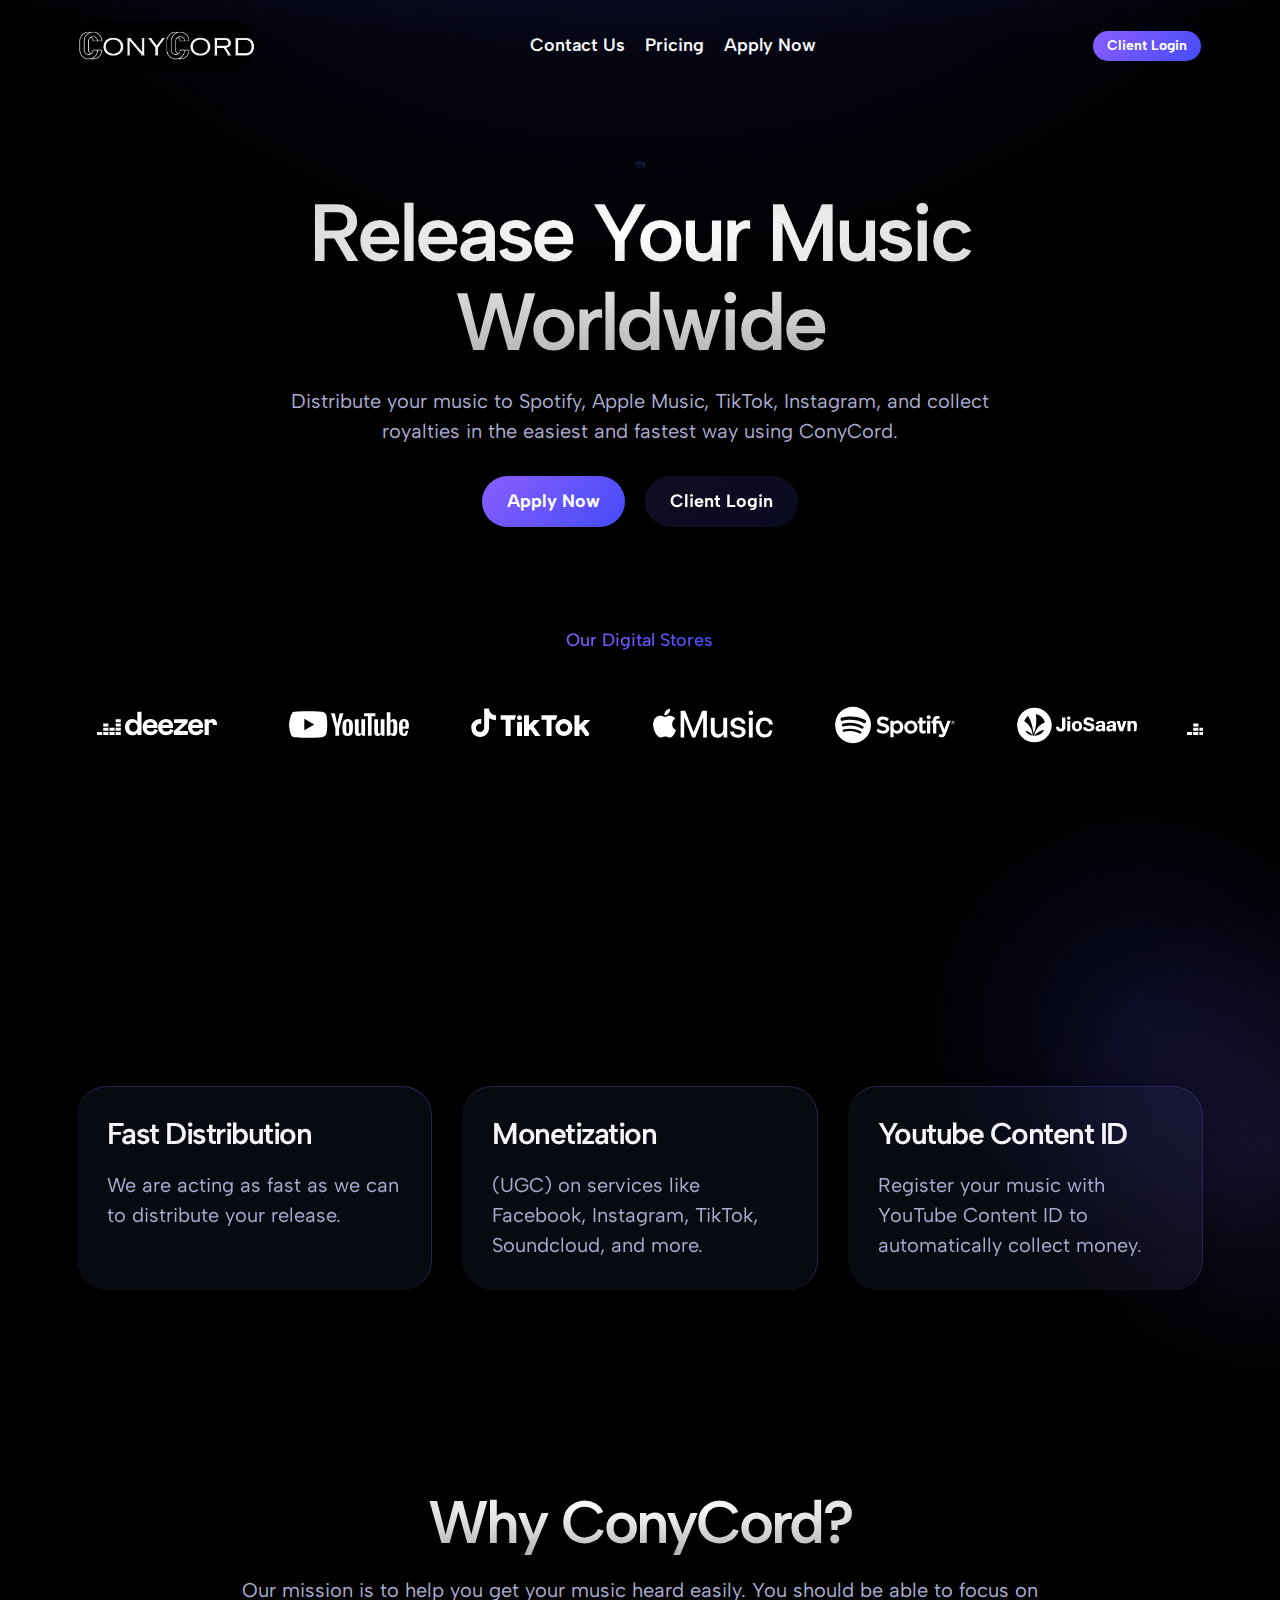
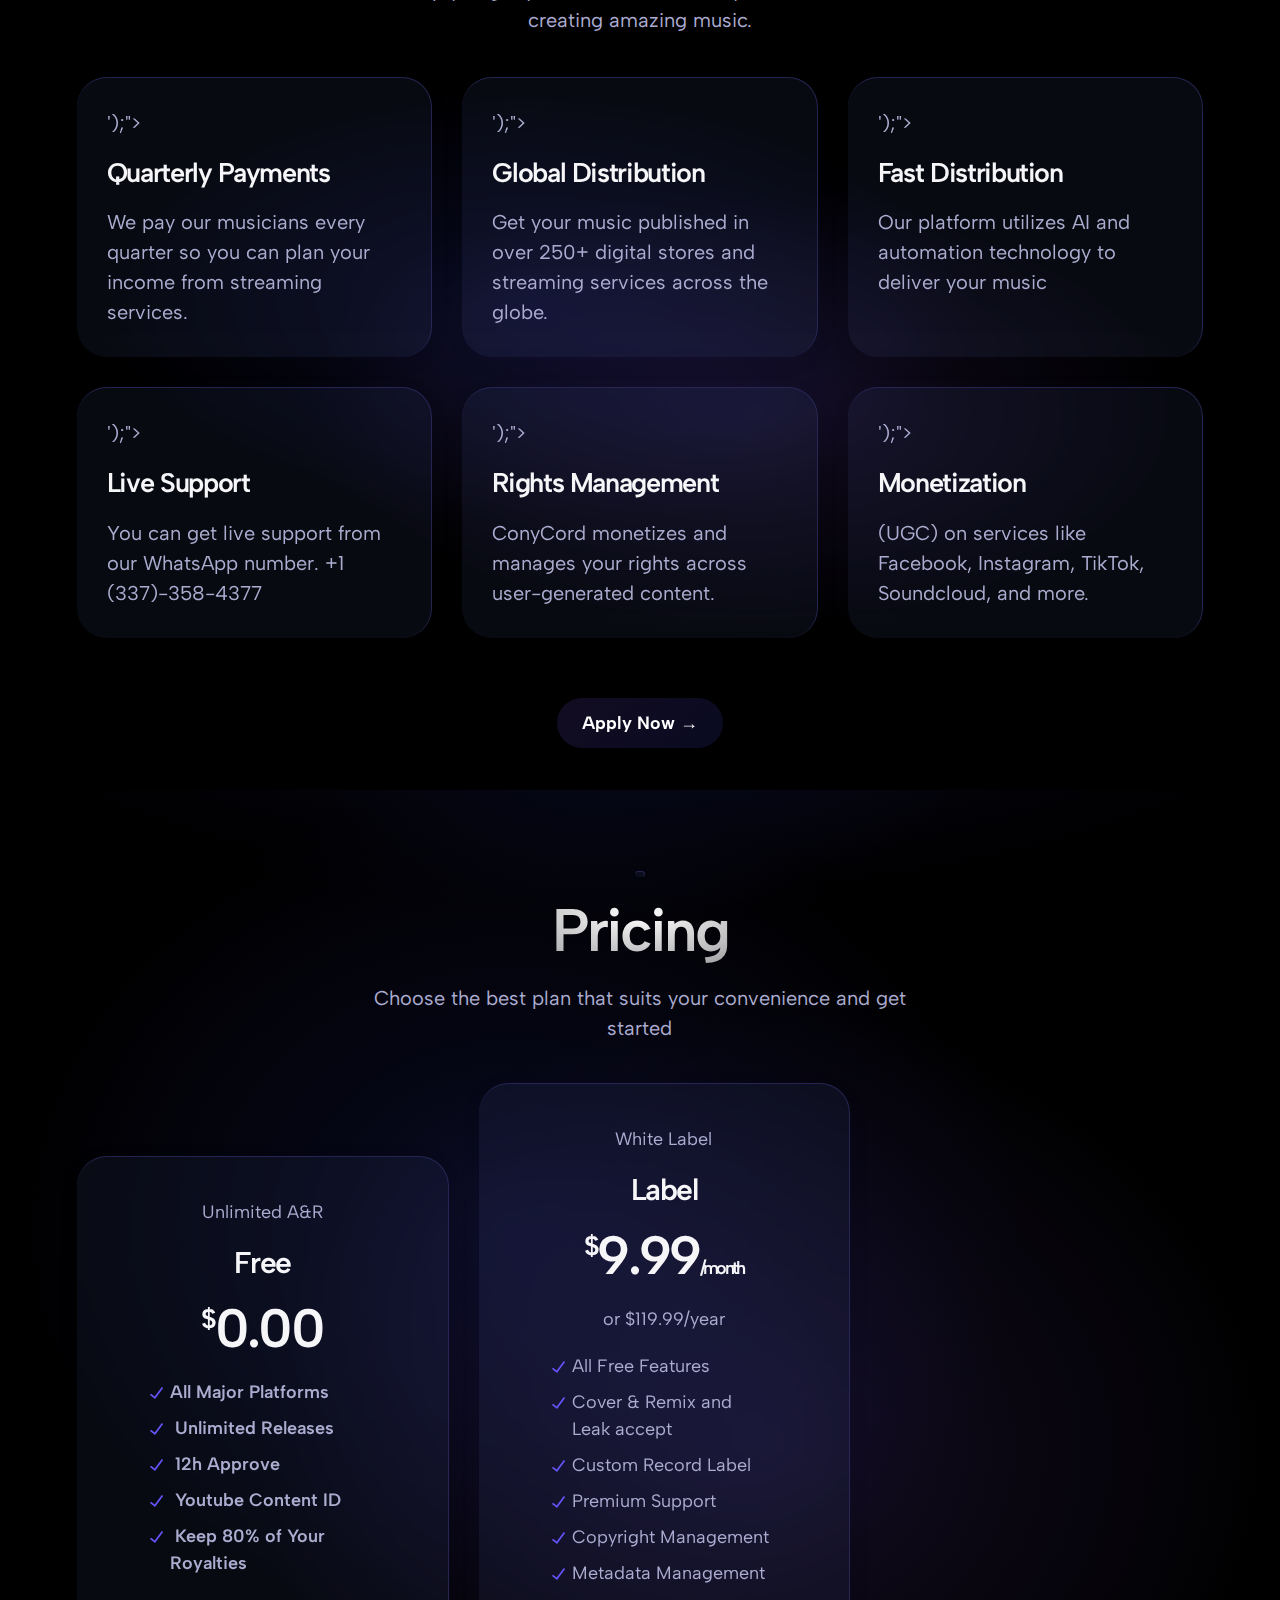
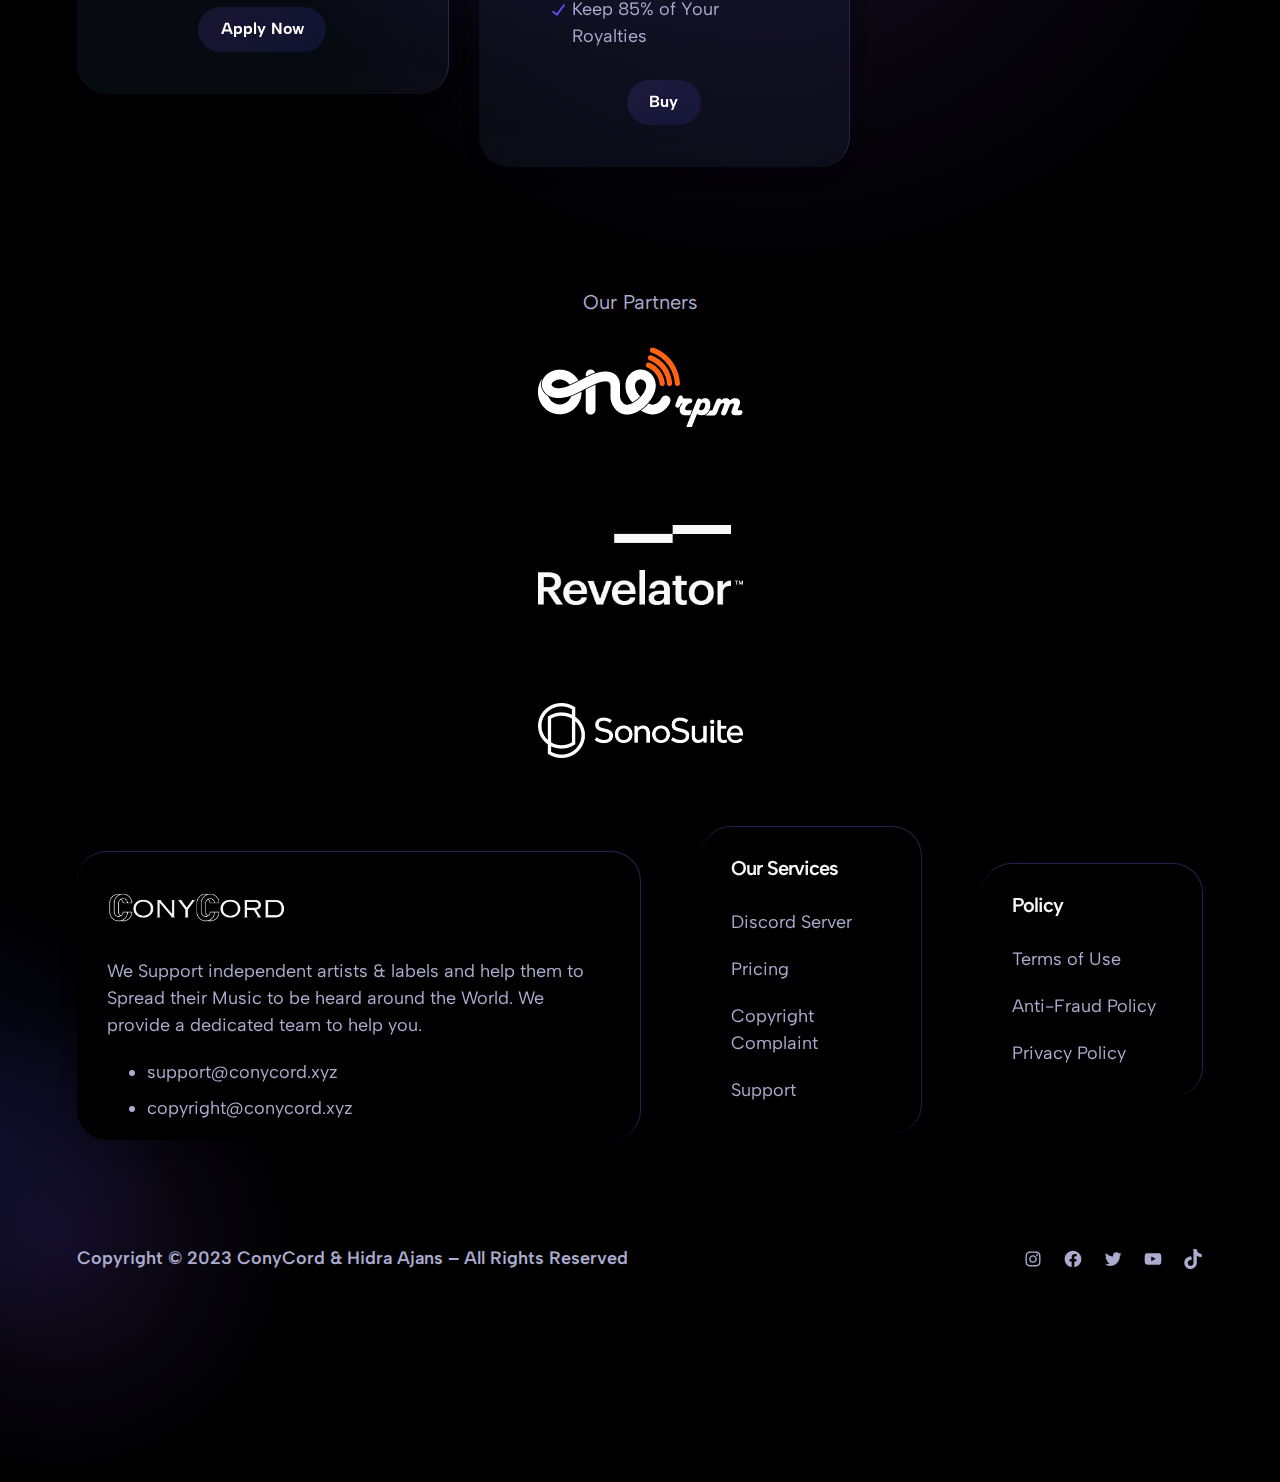
==== commit 46acbfd2: "Update index.html" ====
--- a/index.html
+++ b/index.html
@@ -625,14 +625,18 @@
 <h3 class="wp-block-heading has-text-align-center has-30-font-size wp-block-heading" name="fiyat" id="fiyat">Label</h3>
 
 
-<p class="wp-block-paragraph aligncenter has-text-align-center is-style-heading has-54-font-size aligncenter"><sup>$</sup>4.90<font size="4">/month</font></p>
-
-
-<p class="wp-block-paragraph aligncenter has-text-align-center aligncenter">or $49.90/year </p>
+<p class="wp-block-paragraph aligncenter has-text-align-center is-style-heading has-54-font-size aligncenter"><sup>$</sup>9.99<font size="4">/month</font></p>
+
+
+<p class="wp-block-paragraph aligncenter has-text-align-center aligncenter">or $119.99/year </p>
 
 
 <ul class="wp-block-list is-style-checklist" style="">
 <li>All Free Features</li>
+
+
+
+<li>Cover & Remix and Leak accept</li>	
 
 
 
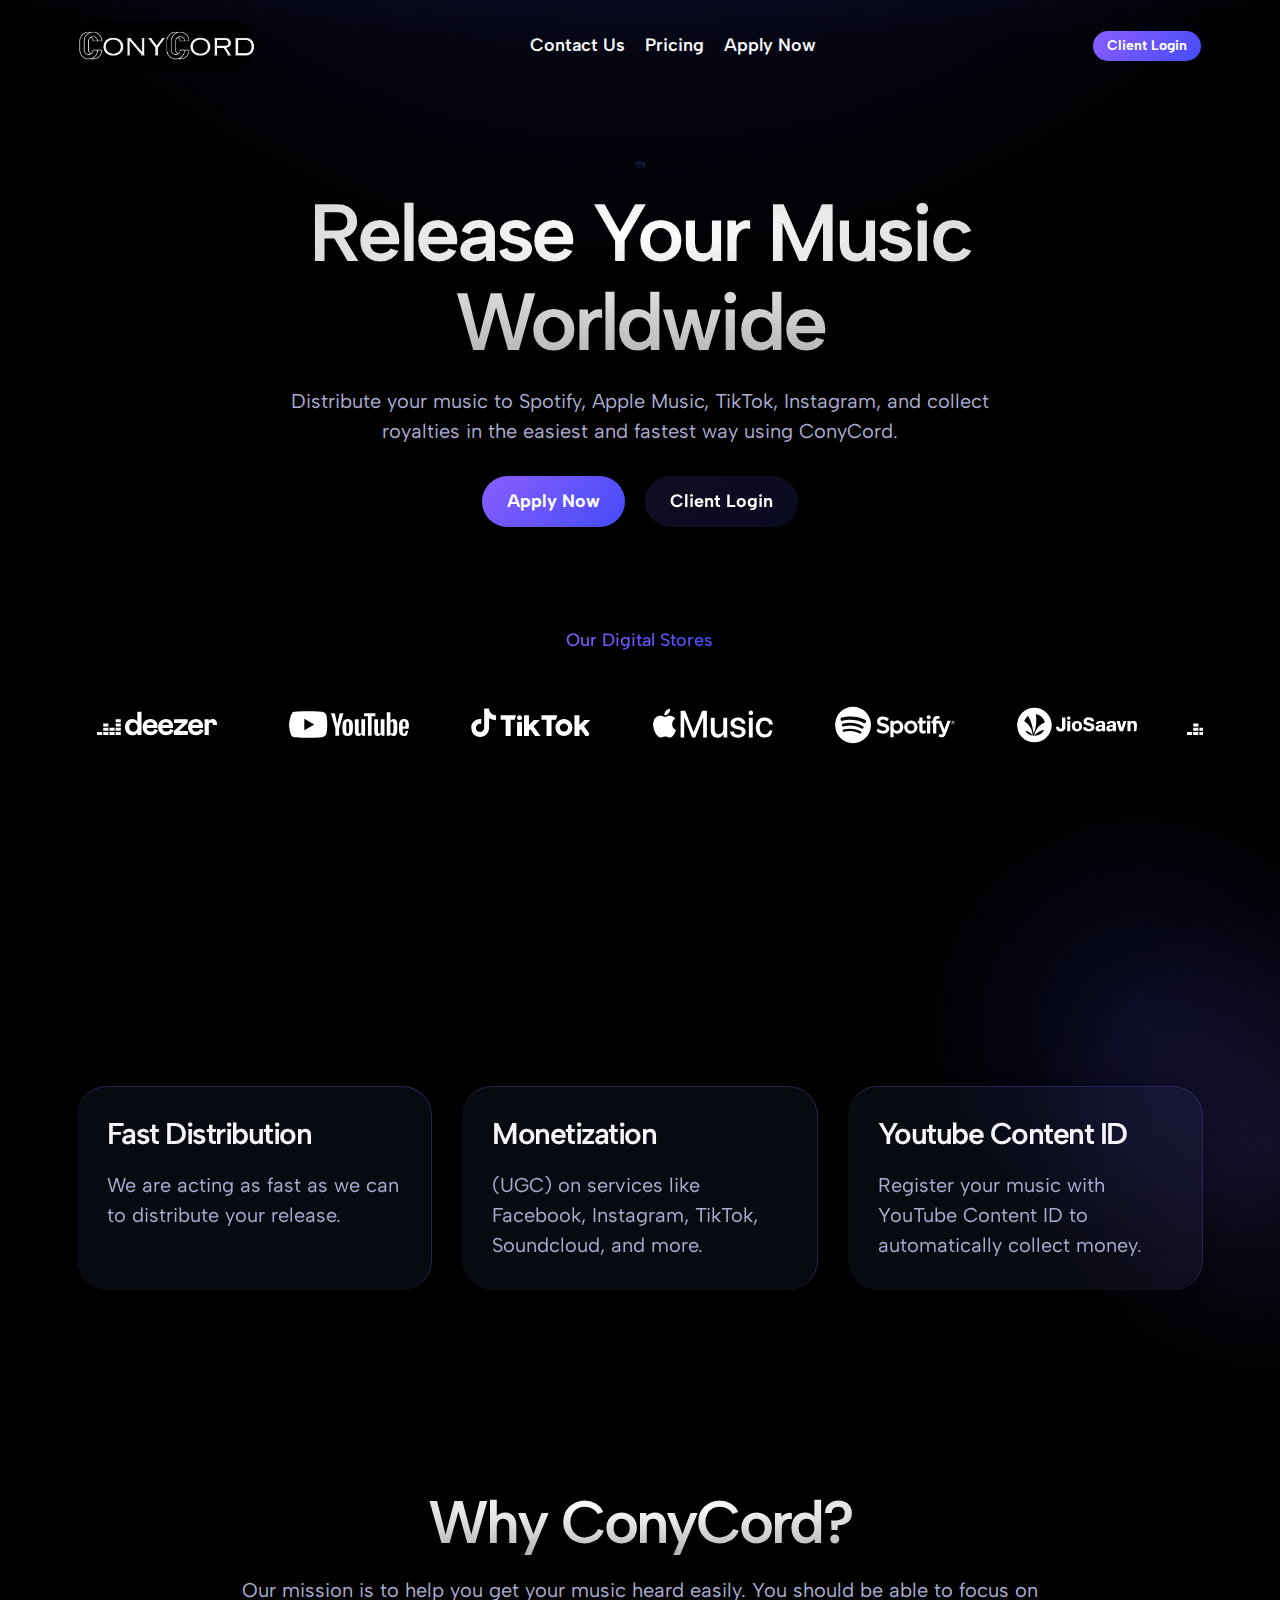
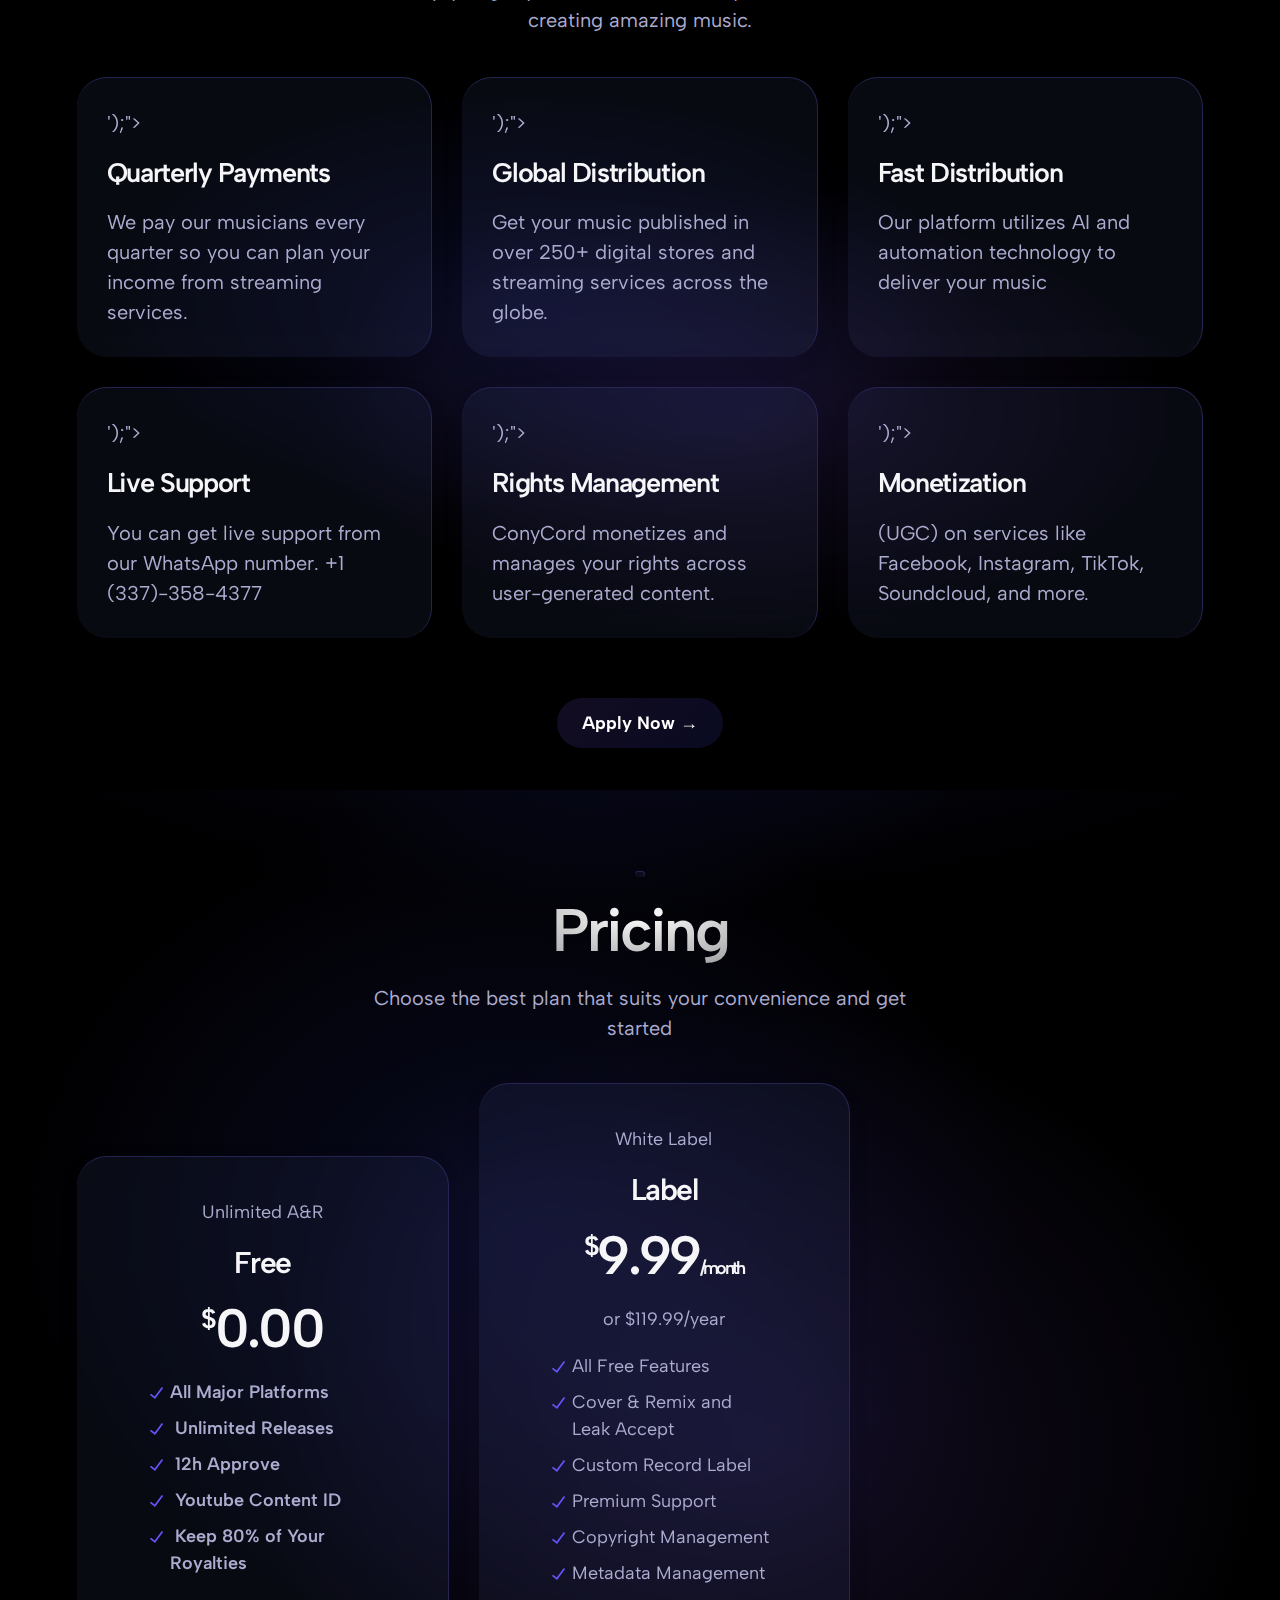
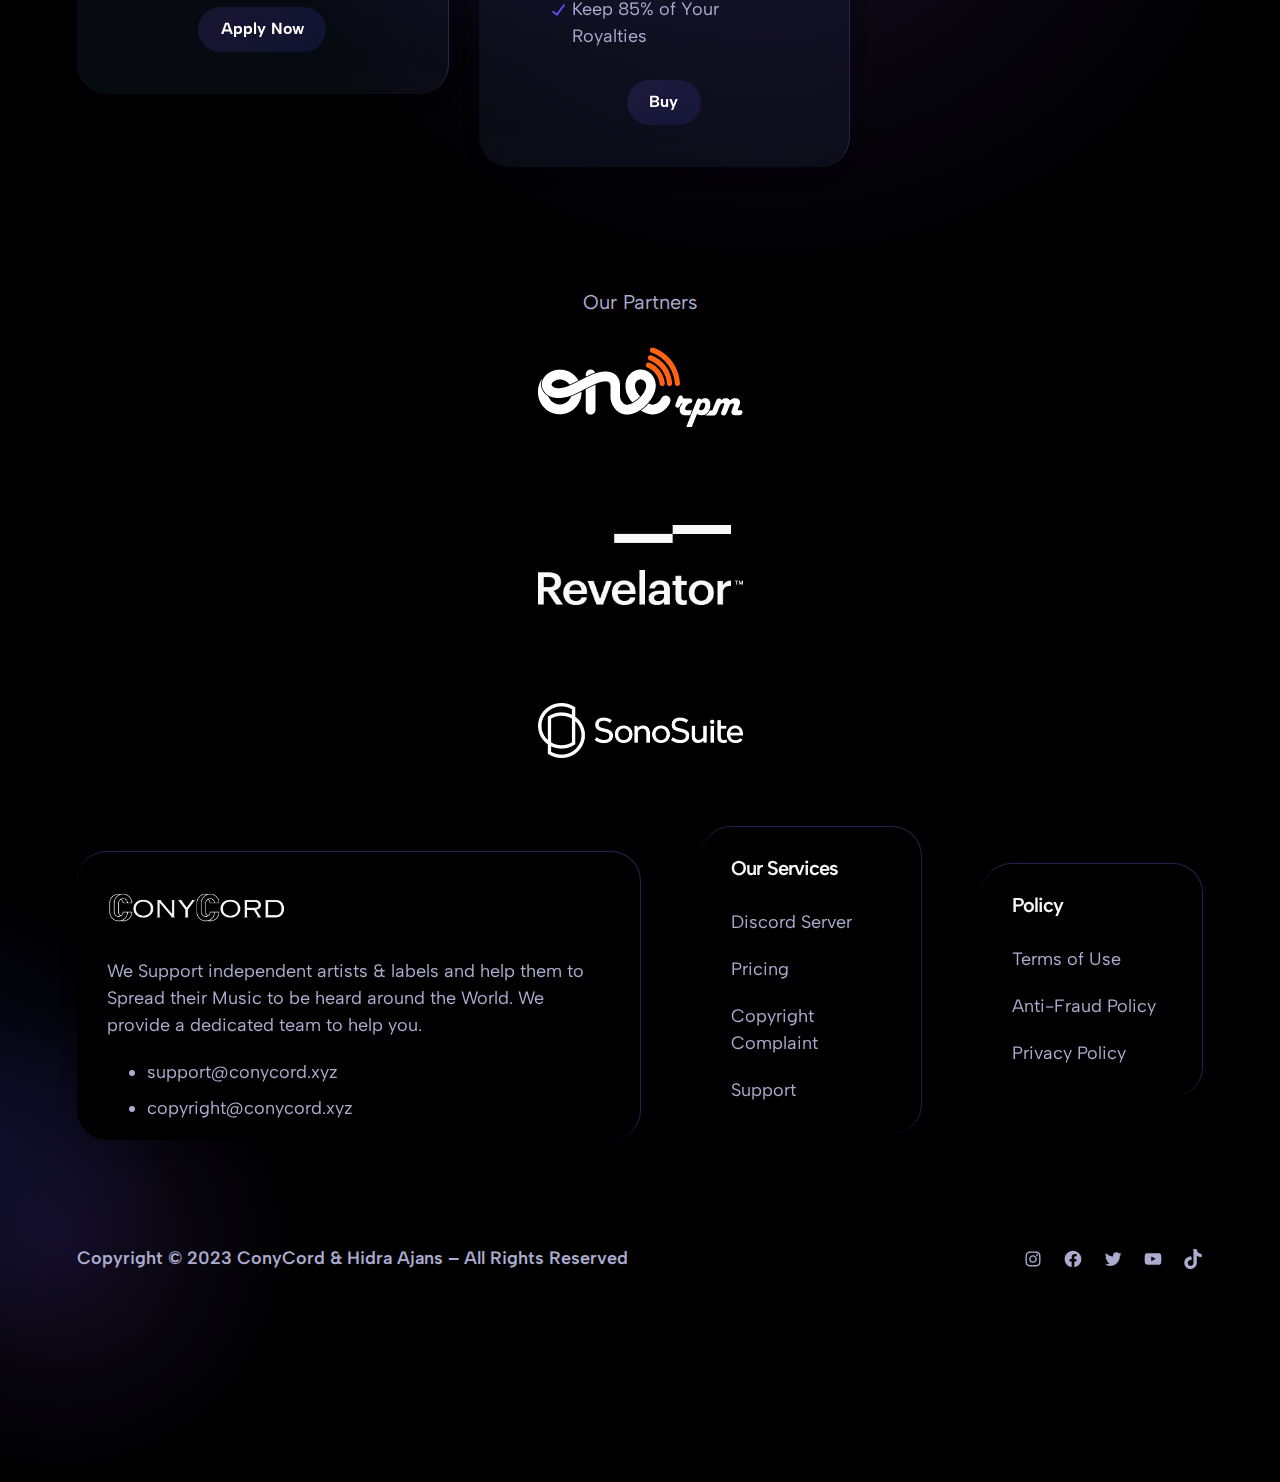
==== commit 4e804439: "Update index.html" ====
--- a/index.html
+++ b/index.html
@@ -636,7 +636,7 @@
 
 
 
-<li>Cover & Remix and Leak accept</li>	
+<li>Cover & Remix and Leak Accept</li>	
 
 
 
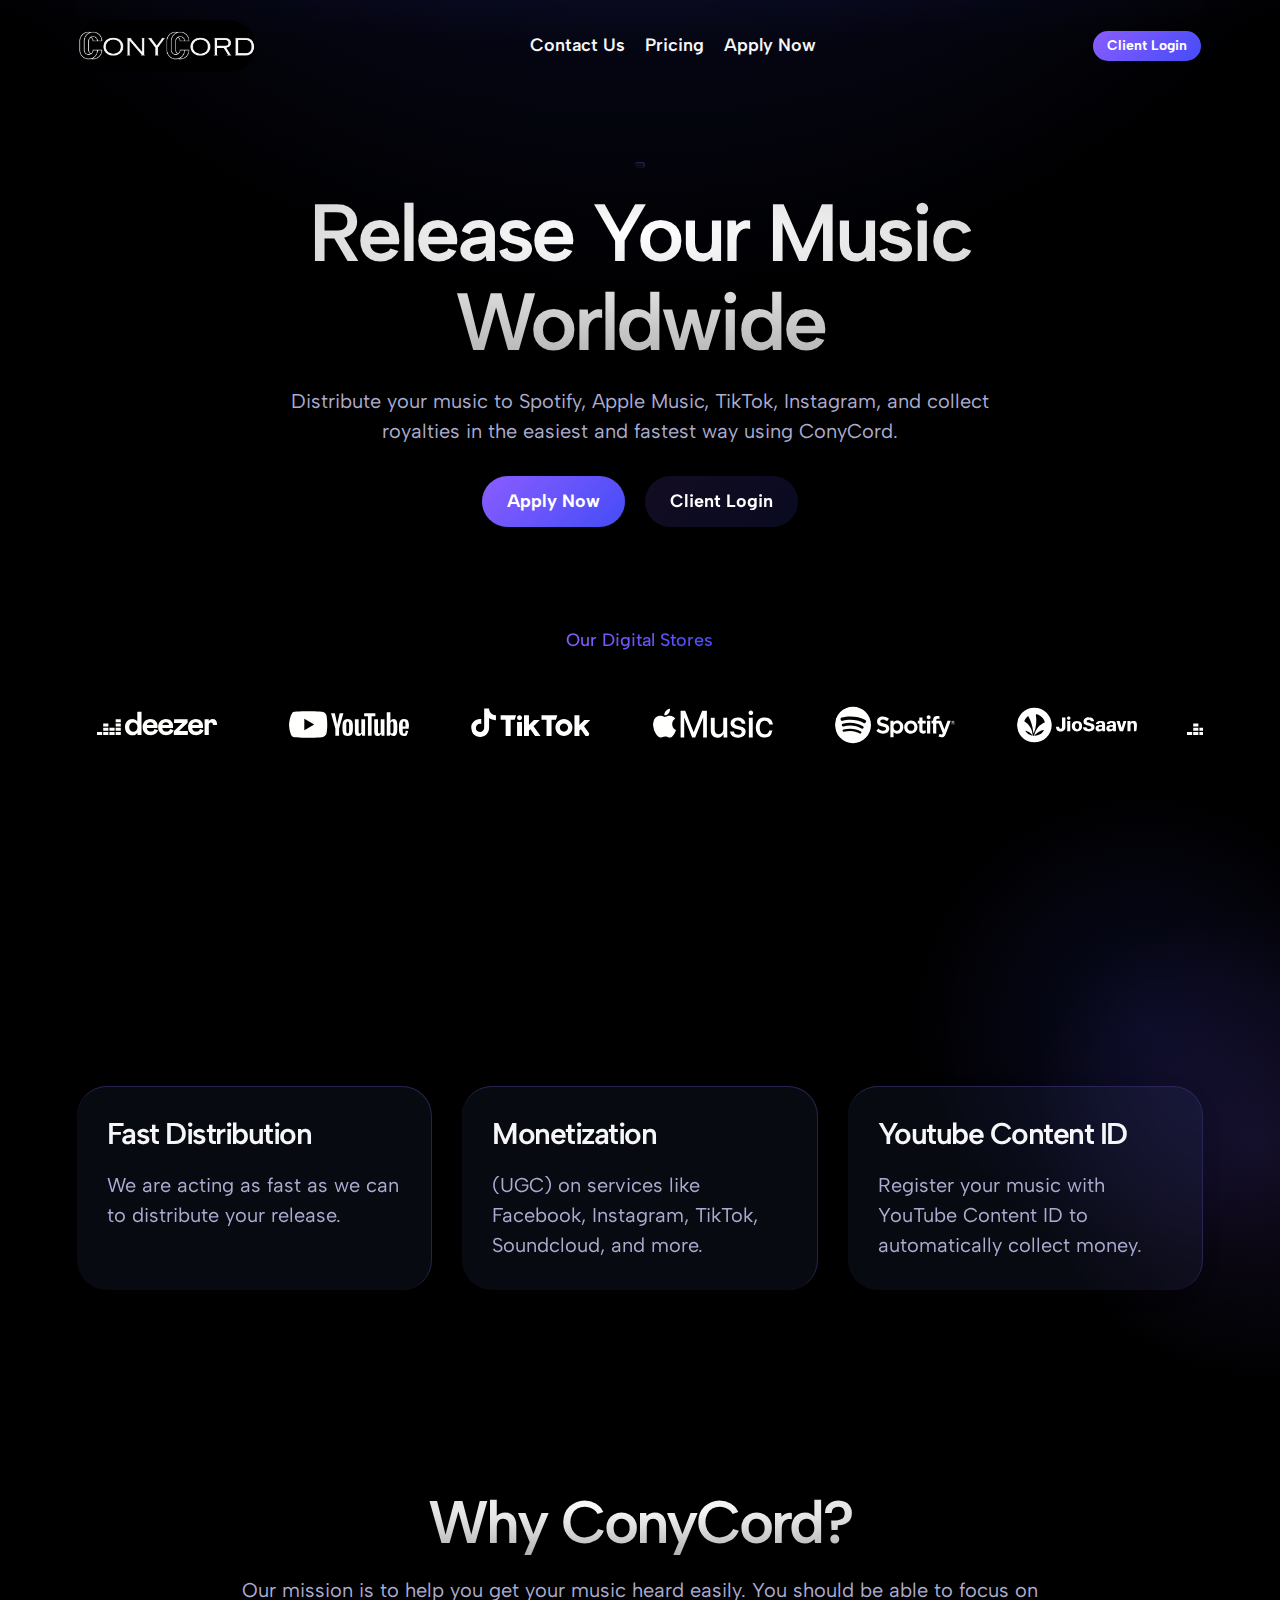
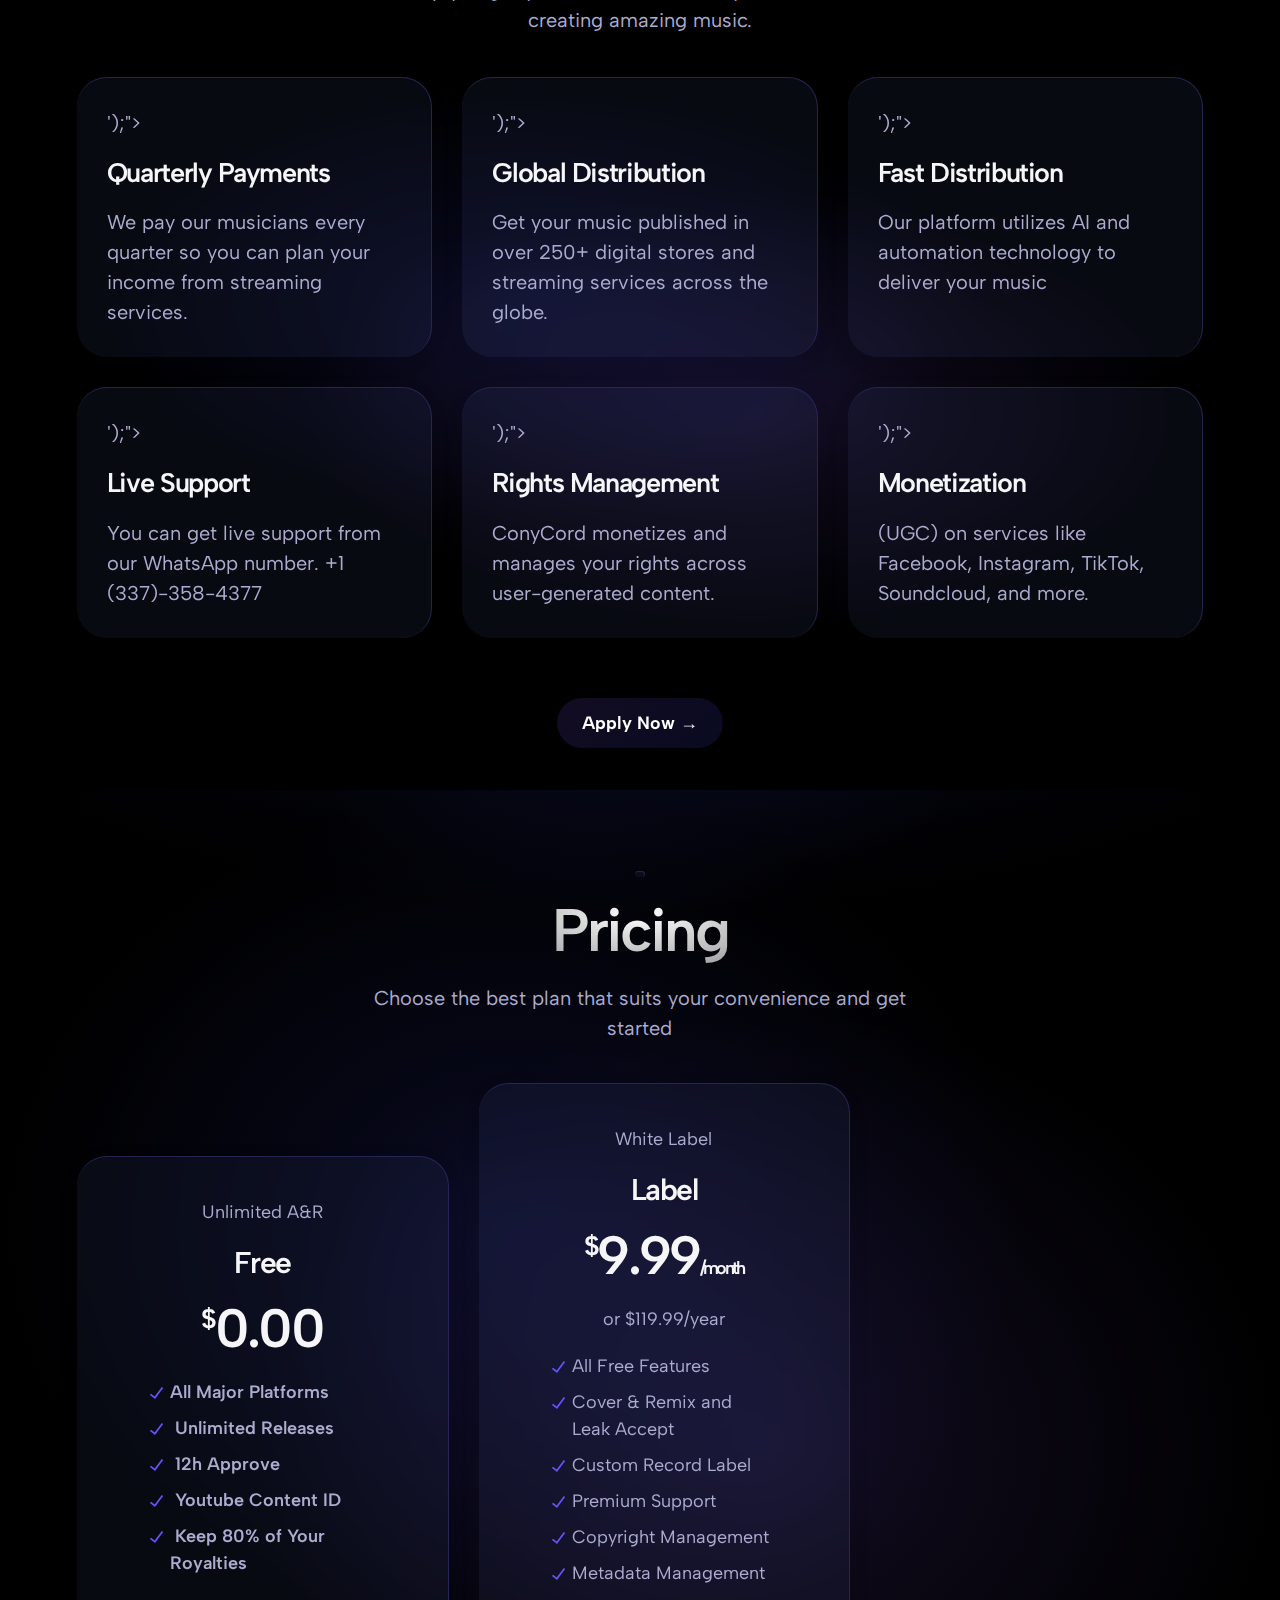
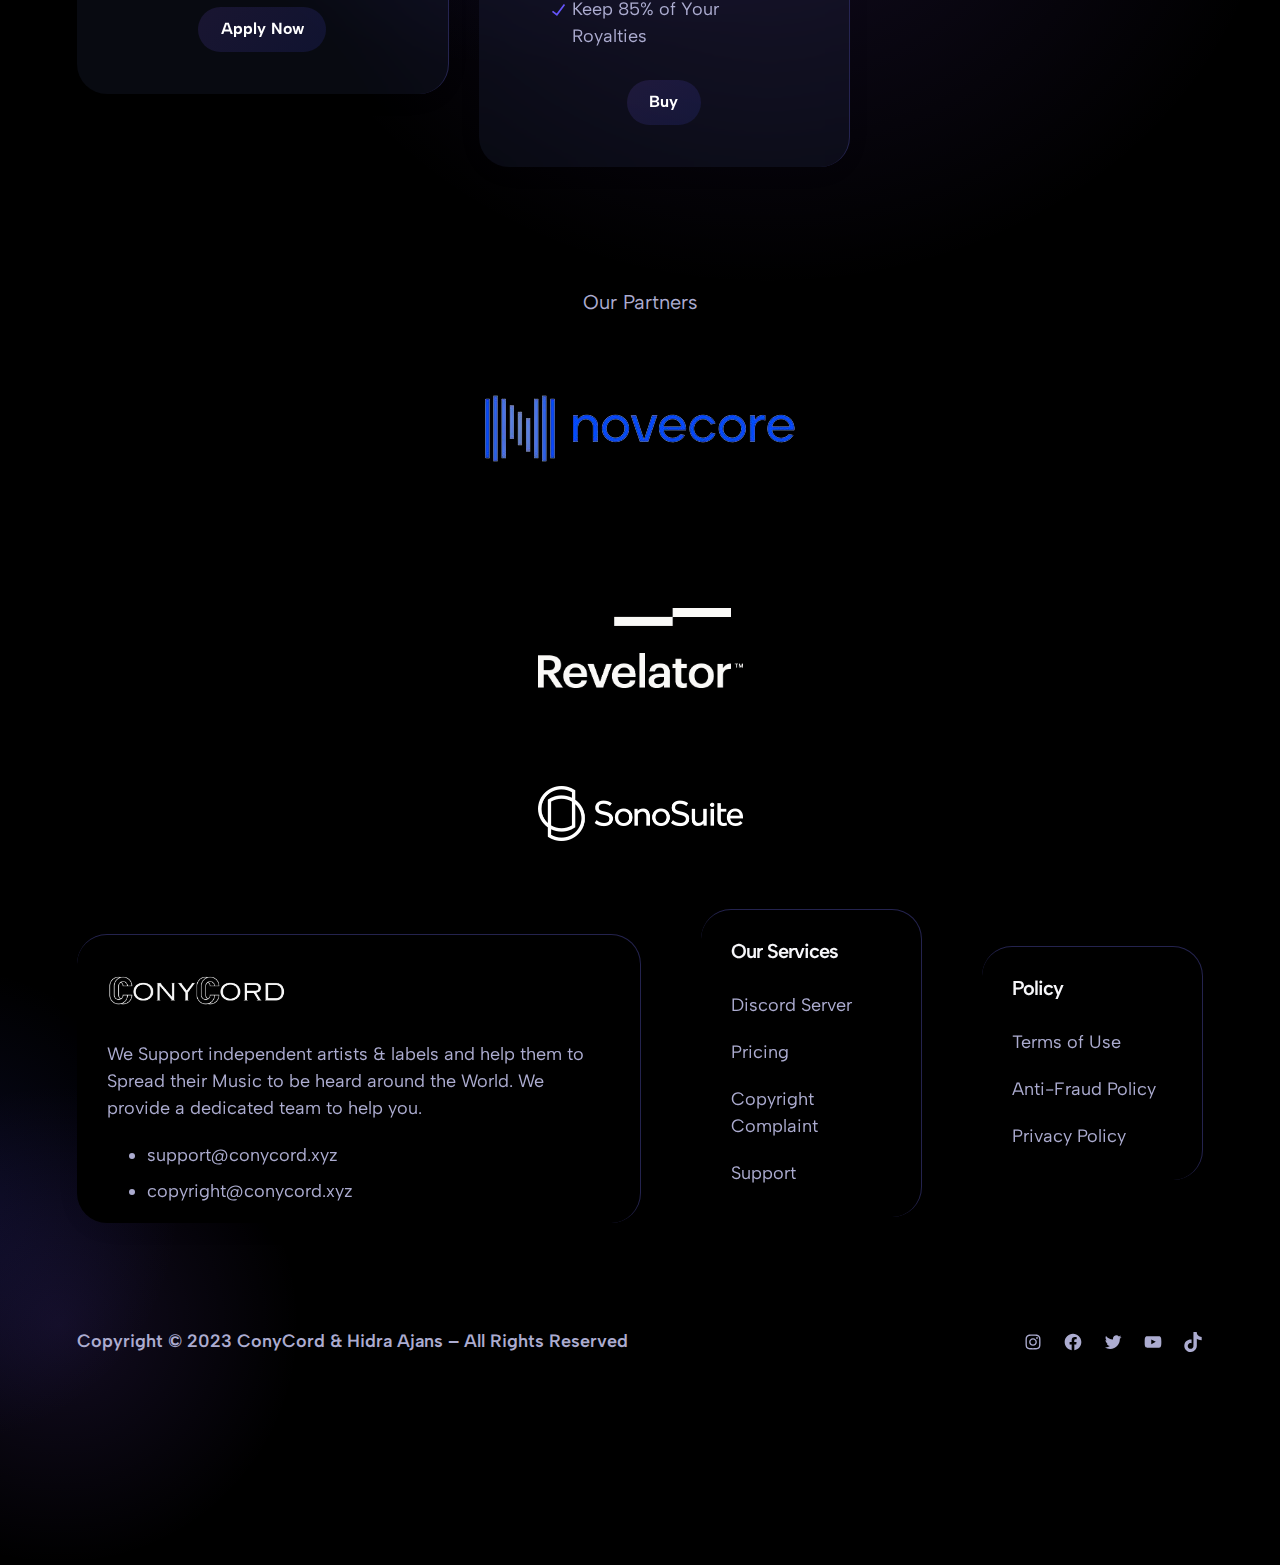
==== commit e6ab6a7e: "Update index.html" ====
--- a/index.html
+++ b/index.html
@@ -679,7 +679,7 @@
 
 <center>
     Our Partners<br>
-    <br><img src="images/onerpm.png">
+    <br><img src="images/novecore.png">
 <br><br><br><br><img src="images/revelator.jpg" height="80" width="205"><br><br><br><br><img src="images/sonosuite.png" height="55" width="205">
 </center>
 
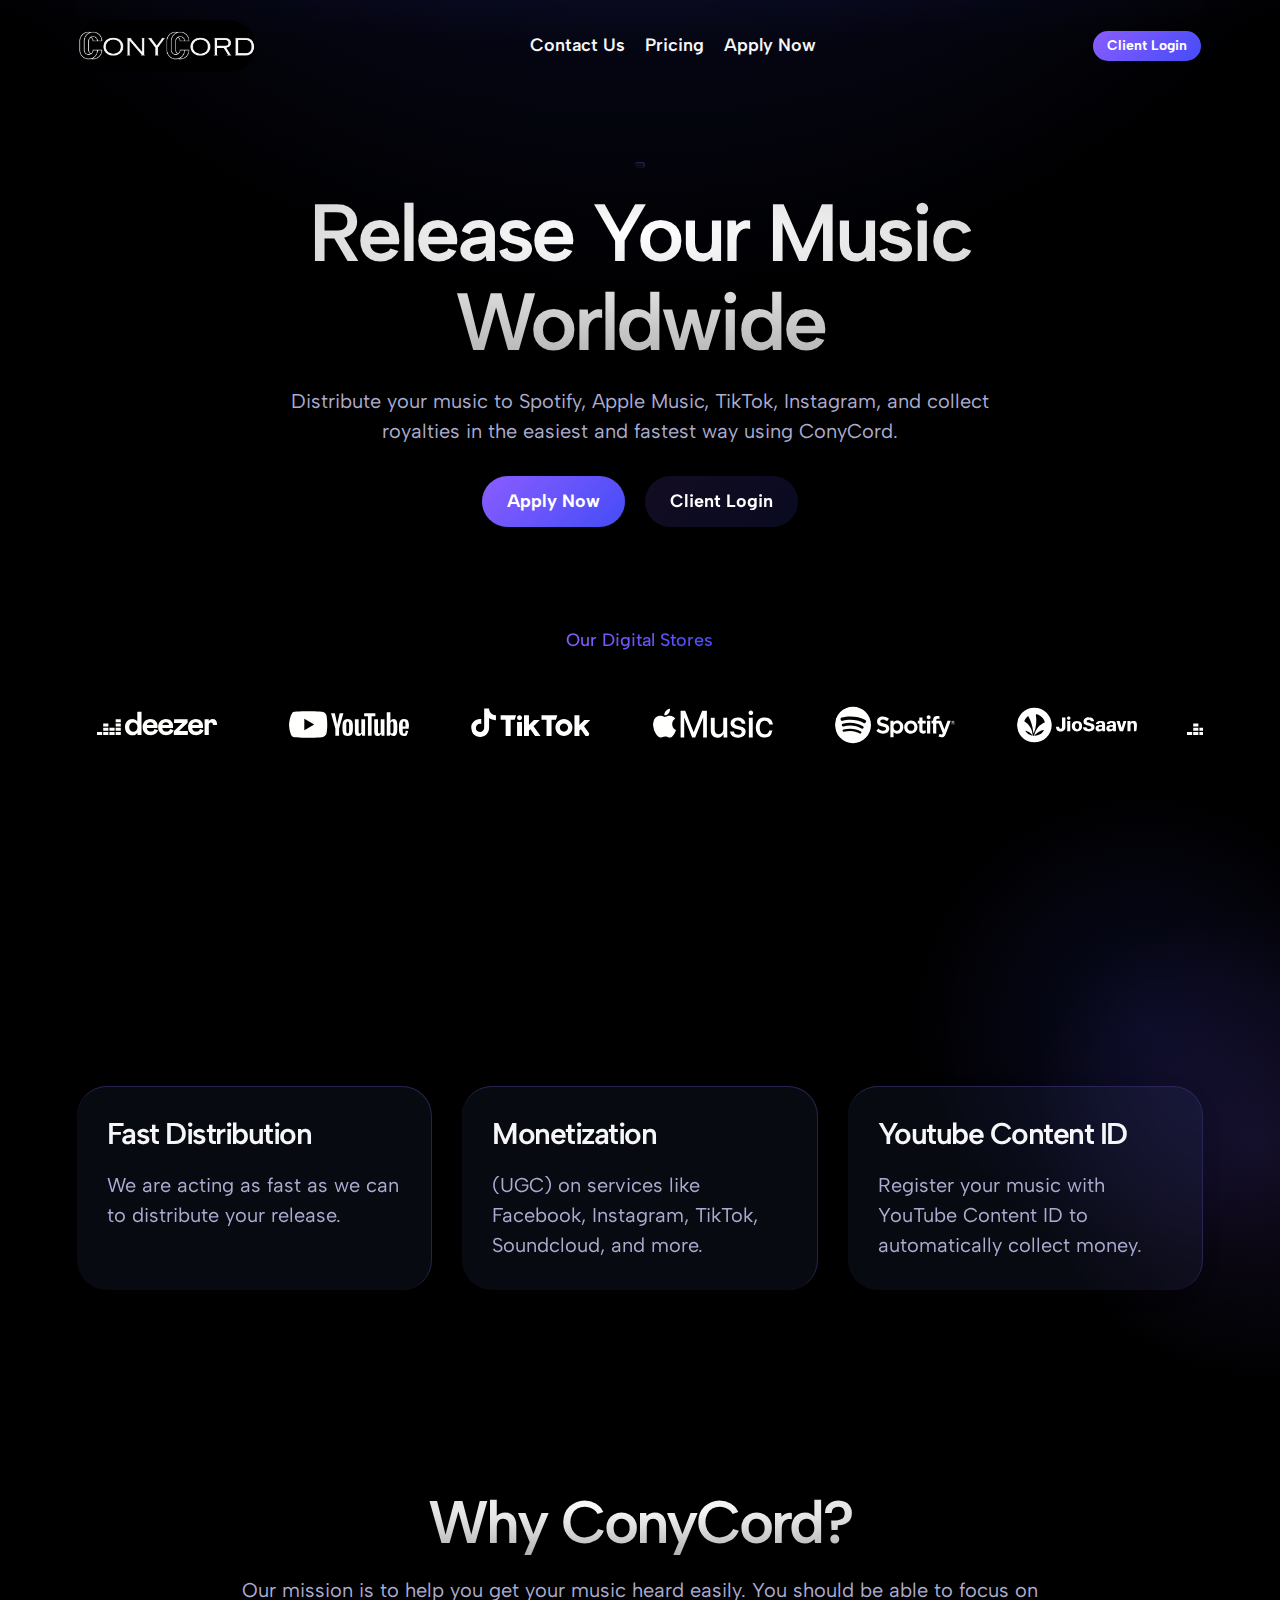
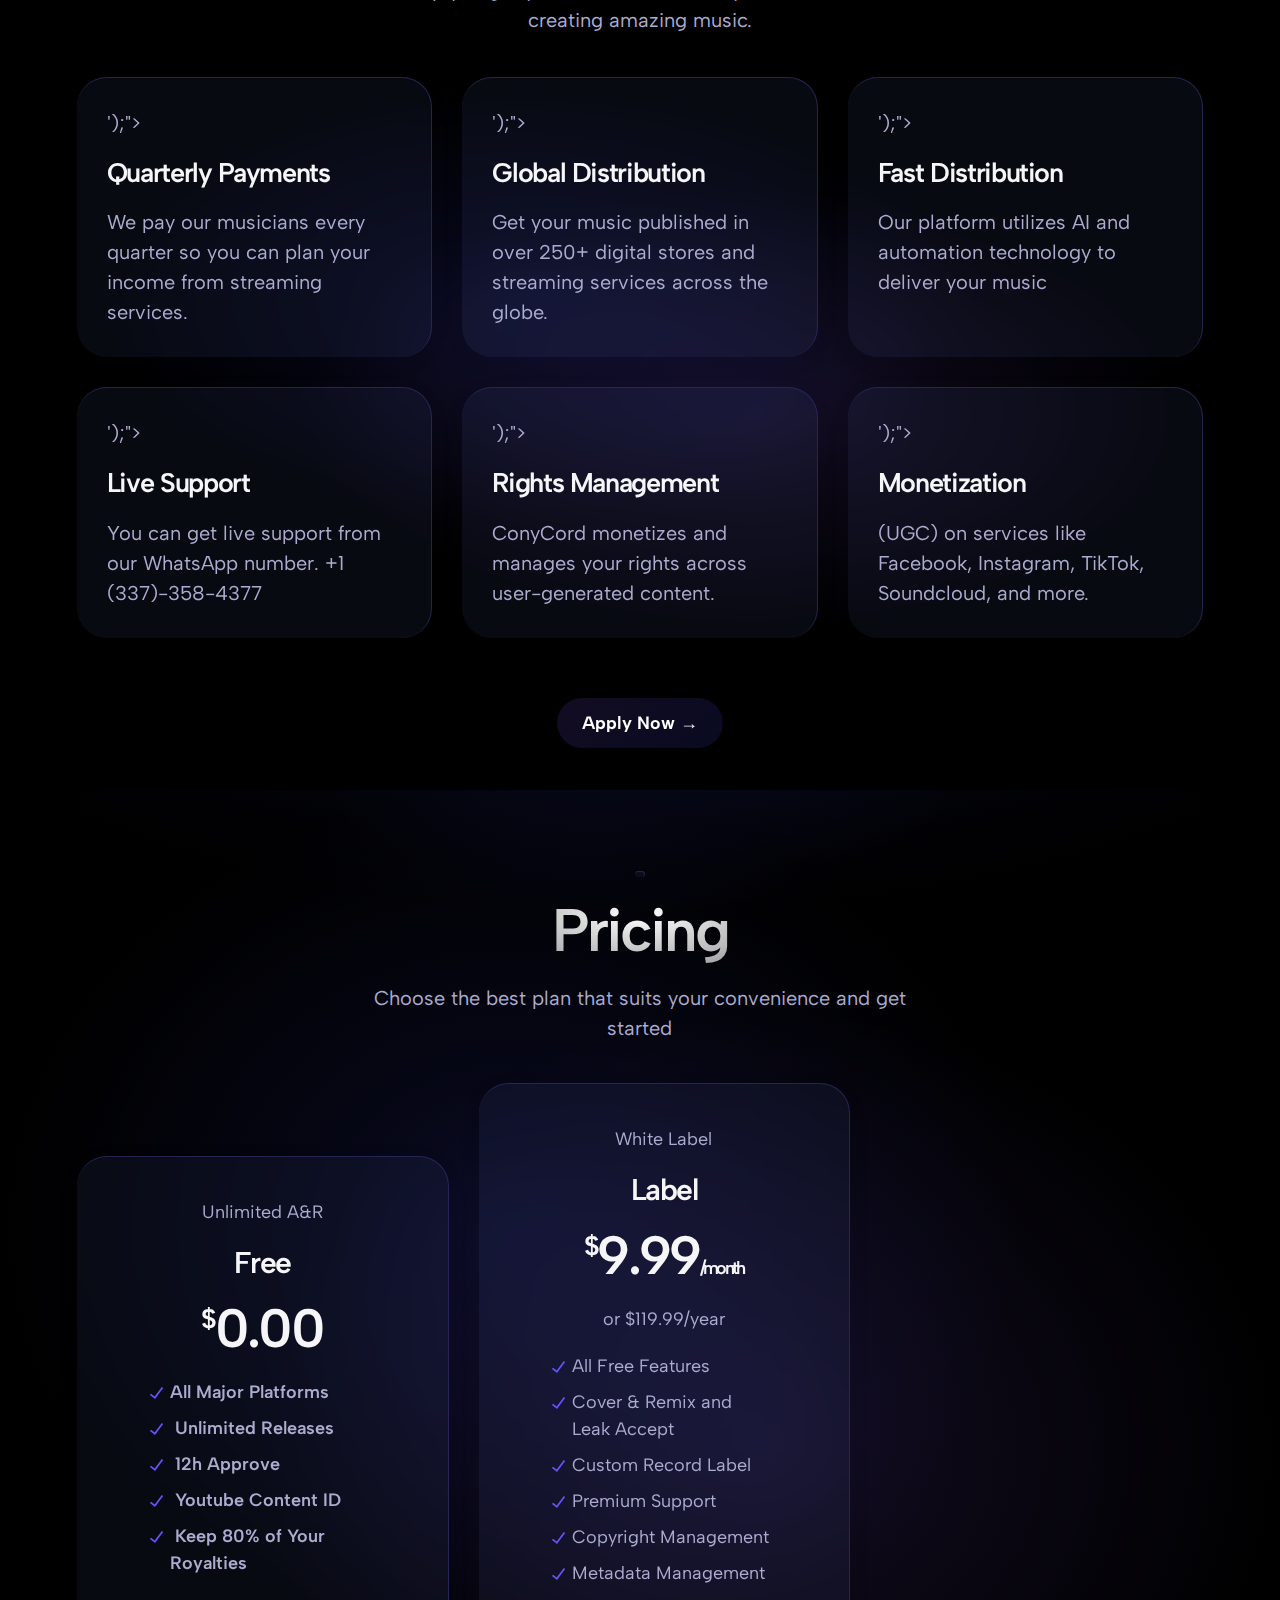
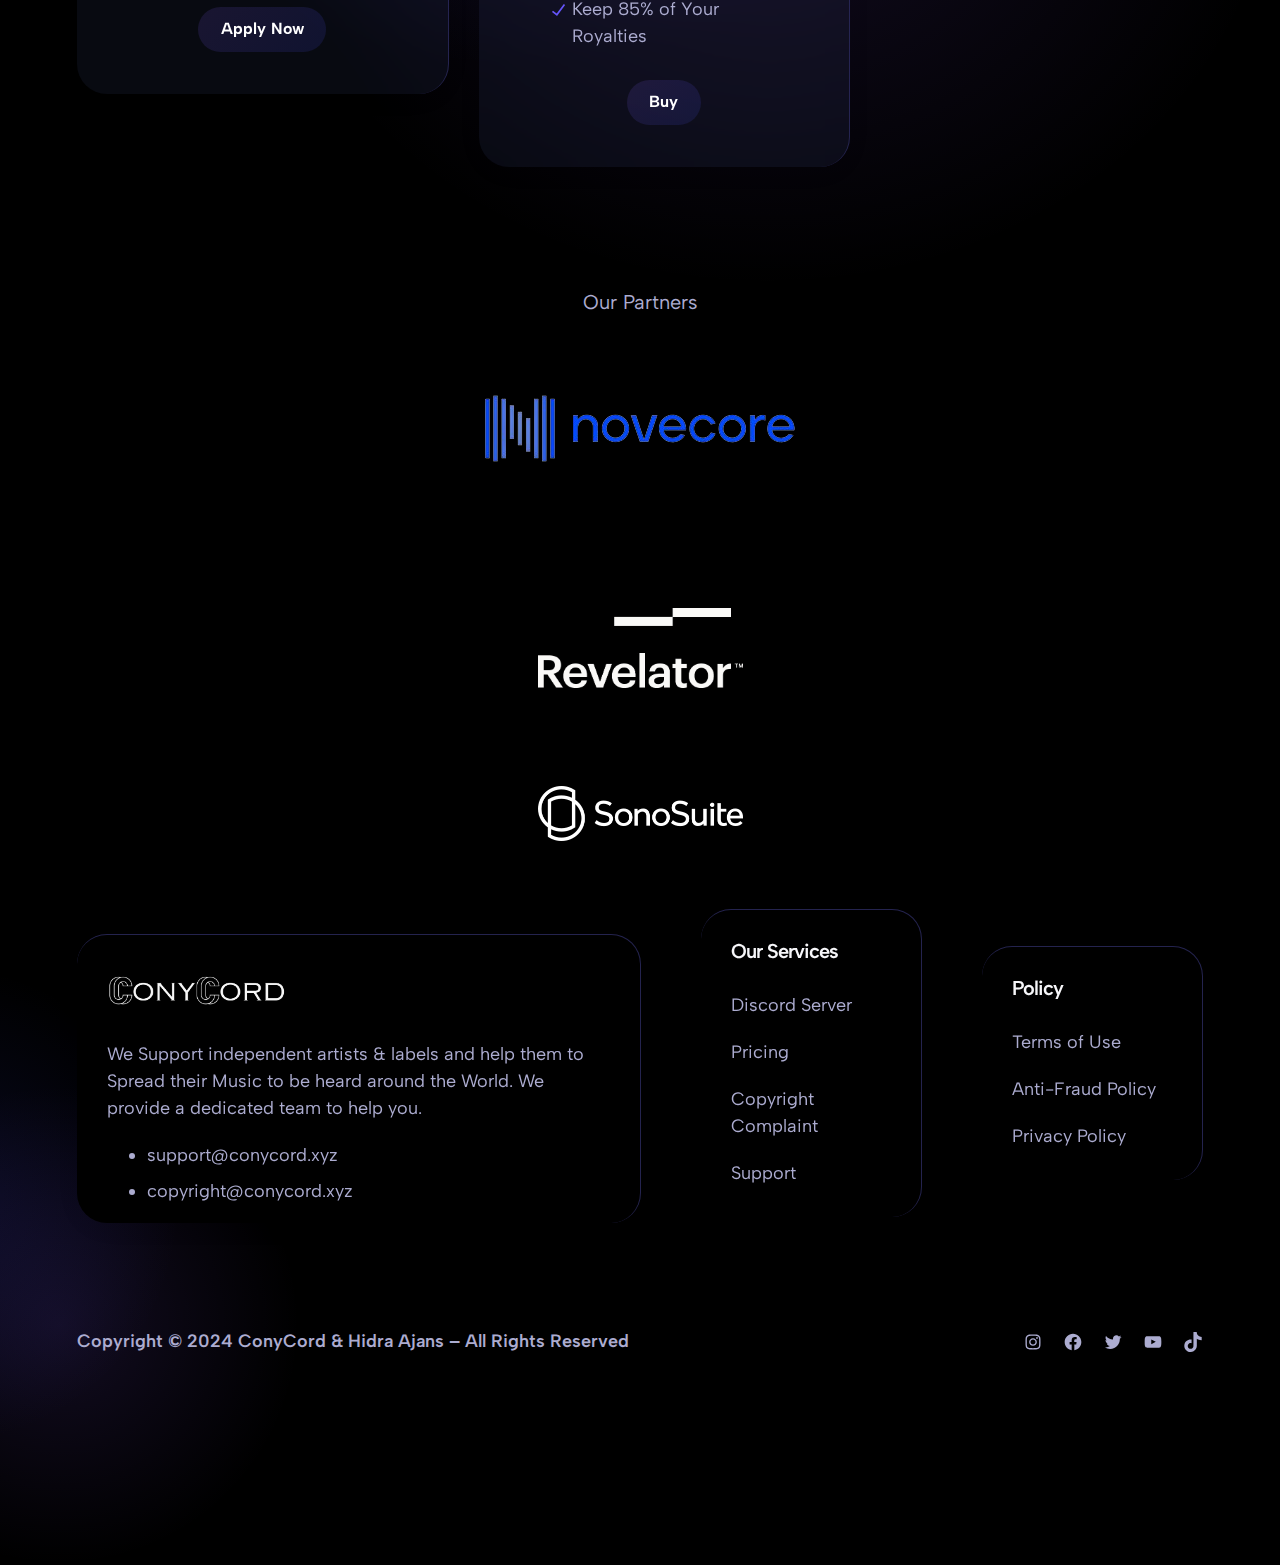
==== commit a3357e60: "Update index.html" ====
--- a/index.html
+++ b/index.html
@@ -211,7 +211,7 @@
 <nav style="font-style:normal;font-weight:600;gap:var(--wp--preset--spacing--xs);" class="has-text-color has-heading-color has-background has-transparent-background-color has-16-font-size items-justified-center has-display-none-mobile wp-block-navigation has-16-font-size is-content-justification-center is-layout-flex wp-container-3 wp-block-navigation-is-layout-flex has-display-none-mobile" aria-label="Navigation"><ul style="font-style:normal;font-weight:600;" class="wp-block-navigation__container has-text-color has-heading-color has-background has-transparent-background-color has-16-font-size items-justified-center has-display-none-mobile wp-block-navigation has-16-font-size">
 <li class="has-18-font-size wp-block-navigation-item wp-block-navigation-link"><a class="wp-block-navigation-item__content" href="mailto:support@conycord.xyz"><span class="wp-block-navigation-item__label">Contact Us</span></a></li>
 <li class="has-18-font-size wp-block-navigation-item wp-block-navigation-link"><a class="wp-block-navigation-item__content" href="#fiyat"><span class="wp-block-navigation-item__label">Pricing</span></a></li>
-<li class="has-18-font-size wp-block-navigation-item wp-block-navigation-link"><a class="wp-block-navigation-item__content" href="https://forms.gle/jnekM6dt1w4fWSq67"><span class="wp-block-navigation-item__label">Apply Now</span></a></li>
+<li class="has-18-font-size wp-block-navigation-item wp-block-navigation-link"><a class="wp-block-navigation-item__content" href="apply-now/distribution.html"><span class="wp-block-navigation-item__label">Apply Now</span></a></li>
 </ul></nav>
 
 
@@ -232,7 +232,7 @@
 <li class="has-18-font-size wp-block-navigation-item wp-block-navigation-link"><a class="wp-block-navigation-item__content" href="mailto:support@conycord.xyz"><span class="wp-block-navigation-item__label">Contact Us</span></a></li>
 <li class="has-18-font-size wp-block-navigation-item wp-block-navigation-link"><a class="wp-block-navigation-item__content" href="#fiyat"><span class="wp-block-navigation-item__label">Pricing</span></a></li>
 <li class="has-18-font-size wp-block-navigation-item wp-block-navigation-link"><a class="wp-block-navigation-item__content" href="login/index.html"><span class="wp-block-navigation-item__label">Client Login</span></a></li>
-<li class="has-18-font-size wp-block-navigation-item wp-block-navigation-link"><a class="wp-block-navigation-item__content" href="https://forms.gle/jnekM6dt1w4fWSq67"><span class="wp-block-navigation-item__label">Apply Now</span></a></li>
+<li class="has-18-font-size wp-block-navigation-item wp-block-navigation-link"><a class="wp-block-navigation-item__content" href="apply-now/distribution.html"><span class="wp-block-navigation-item__label">Apply Now</span></a></li>
 </ul>
 						</div>
 					</div>
@@ -264,7 +264,7 @@
 
 <div class="wp-block-group is-content-justification-center is-nowrap is-layout-flex wp-container-14 wp-block-group-is-layout-flex" style="margin-top:0;padding-top:var(--wp--preset--spacing--xxs);padding-bottom:var(--wp--preset--spacing--xxs)">
 <div class="wp-block-buttons is-content-justification-center is-layout-flex wp-container-13 wp-block-buttons-is-layout-flex" style="margin-top:0">
-<div class="wp-block-button has-box-shadow" style="font-style:normal;font-weight:800;--wp--custom--box-shadow--color:transparent;"><a class="wp-block-button__link has-primary-gradient-background has-background wp-element-button" href="https://forms.gle/jnekM6dt1w4fWSq67">Apply Now</a></div>
+<div class="wp-block-button has-box-shadow" style="font-style:normal;font-weight:800;--wp--custom--box-shadow--color:transparent;"><a class="wp-block-button__link has-primary-gradient-background has-background wp-element-button" href="apply-now/distribution.html">Apply Now</a></div>
 
 
 <div class="wp-block-button is-style-fill has-position-relative"><a class="wp-block-button__link has-primary-lighter-gradient-background has-background wp-element-button" href="login/index.html"><span style="" class="has-text-gradient has-ghost-text-gradient-background">Client Login</span></a></div>
@@ -542,7 +542,7 @@
 
 
 <div class="wp-block-buttons is-content-justification-center is-layout-flex wp-container-81 wp-block-buttons-is-layout-flex" style="margin-top:0;margin-right:0;margin-bottom:0;margin-left:0;padding-top:var(--wp--preset--spacing--lg)">
-<div class="wp-block-button is-style-fill"><a class="wp-block-button__link has-primary-lighter-gradient-background has-background wp-element-button" href="error/index.html"><span style=";;;;;;;;;;;;;;;;;;" class="has-text-gradient [base64] has-ghost-text-gradient-background">Apply Now →</span></a></div>
+<div class="wp-block-button is-style-fill"><a class="wp-block-button__link has-primary-lighter-gradient-background has-background wp-element-button" href="apply-now/distribution.html"><span style=";;;;;;;;;;;;;;;;;;" class="has-text-gradient [base64] has-ghost-text-gradient-background">Apply Now →</span></a></div>
 </div>
 </div>
 
@@ -610,7 +610,7 @@
 
 
 <div class="wp-block-buttons is-content-justification-center is-layout-flex wp-container-87 wp-block-buttons-is-layout-flex" style="padding-top:var(--wp--preset--spacing--xxs)">
-<div class="wp-block-button is-style-fill"><a class="wp-block-button__link has-primary-lighter-gradient-background has-background wp-element-button" href="error/index.html"><span style=";;;;;;;;;;;;;;;" class="has-text-gradient [base64] has-ghost-text-gradient-background">Apply Now</span></a></div>
+<div class="wp-block-button is-style-fill"><a class="wp-block-button__link has-primary-lighter-gradient-background has-background wp-element-button" href="apply-now/distribution.html"><span style=";;;;;;;;;;;;;;;" class="has-text-gradient [base64] has-ghost-text-gradient-background">Apply Now</span></a></div>
 </div>
 </div>
 
@@ -775,7 +775,7 @@
 
 
 <div class="wp-block-group alignwide is-content-justification-space-between is-layout-flex wp-container-143 wp-block-group-is-layout-flex">
-<p class="wp-block-paragraph aligncenter has-text-align-center has-current-color-color has-text-color aligncenter"><strong>Copyright © 2023 <a href="https://hidraajans.com.tr">ConyCord & Hidra Ajans</a> – All Rights Reserved</strong></p>
+<p class="wp-block-paragraph aligncenter has-text-align-center has-current-color-color has-text-color aligncenter"><strong>Copyright © 2024 <a href="https://hidraajans.com.tr">ConyCord & Hidra Ajans</a> – All Rights Reserved</strong></p>
 
 
 <ul class="wp-block-social-links has-small-icon-size has-icon-color is-style-logos-only is-horizontal is-content-justification-center is-layout-flex wp-container-142 wp-block-social-links-is-layout-flex has-width" style="--width-mobile:100%;">
